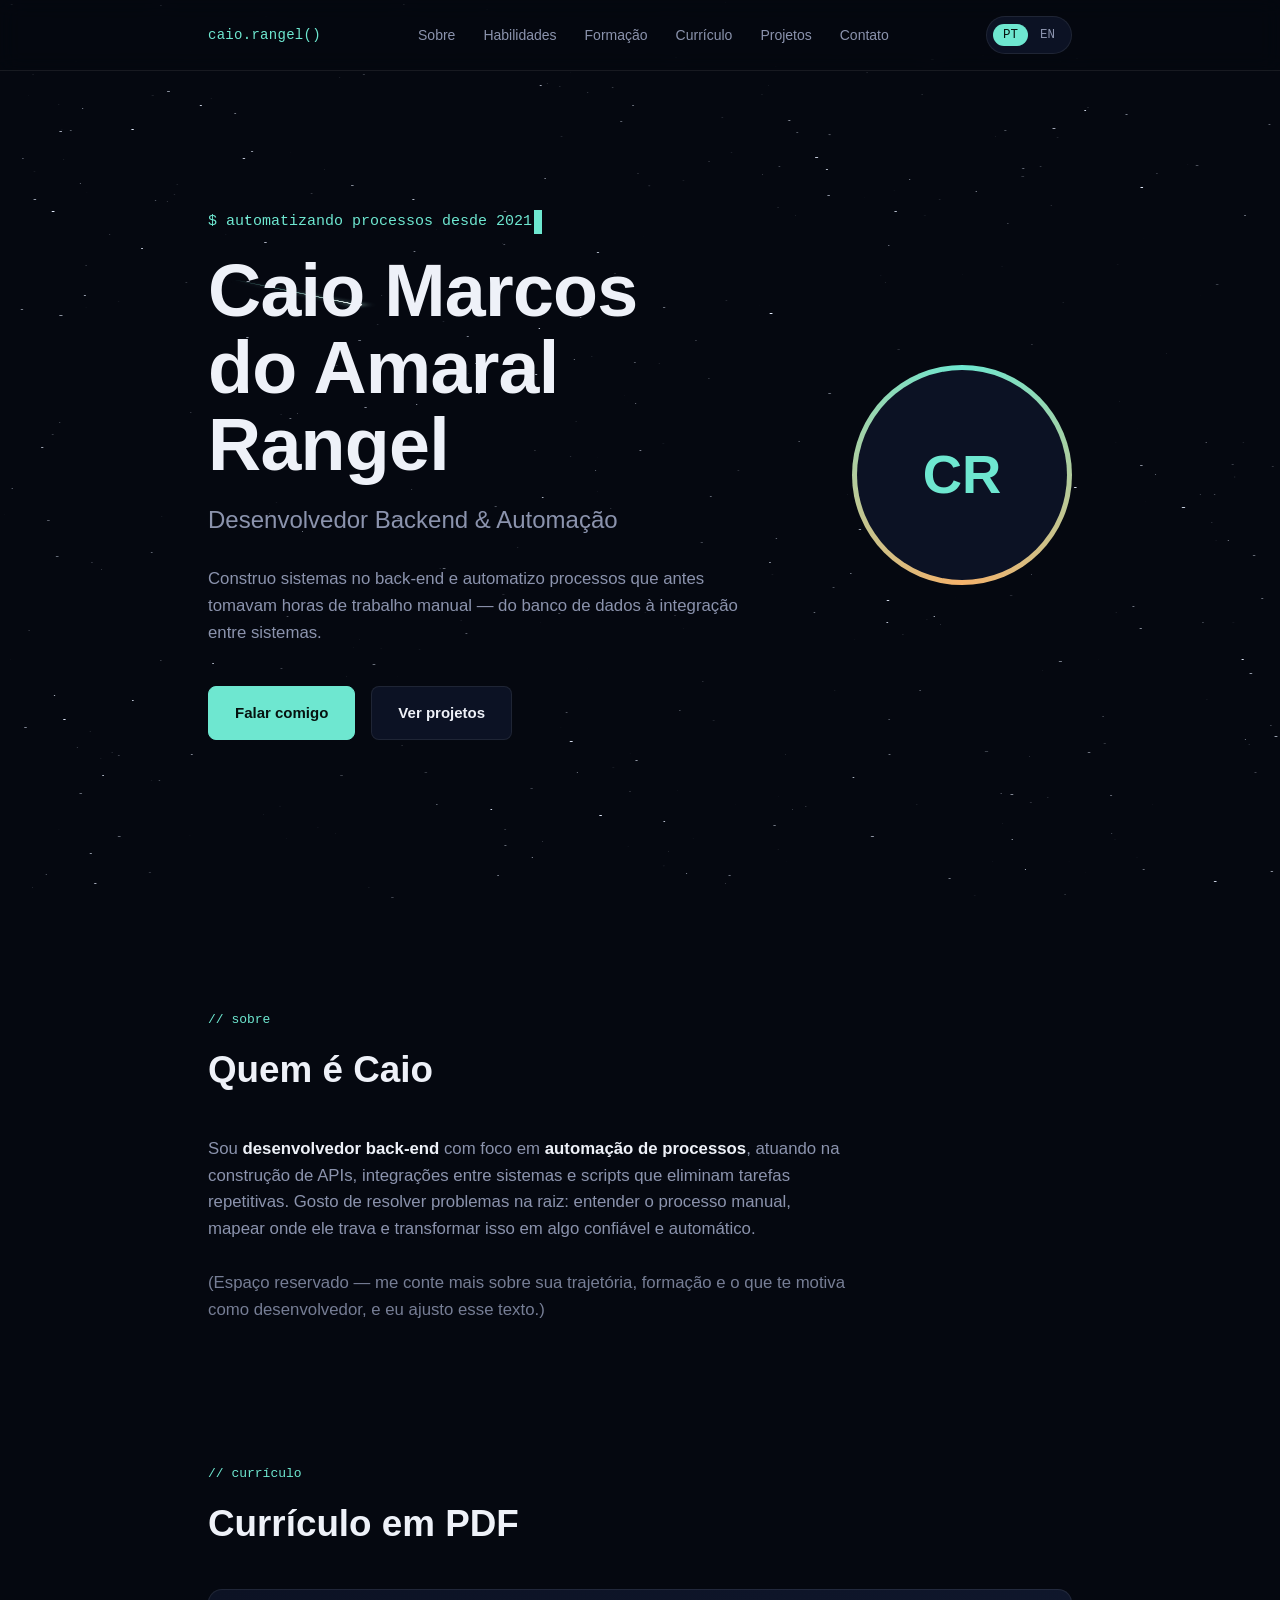
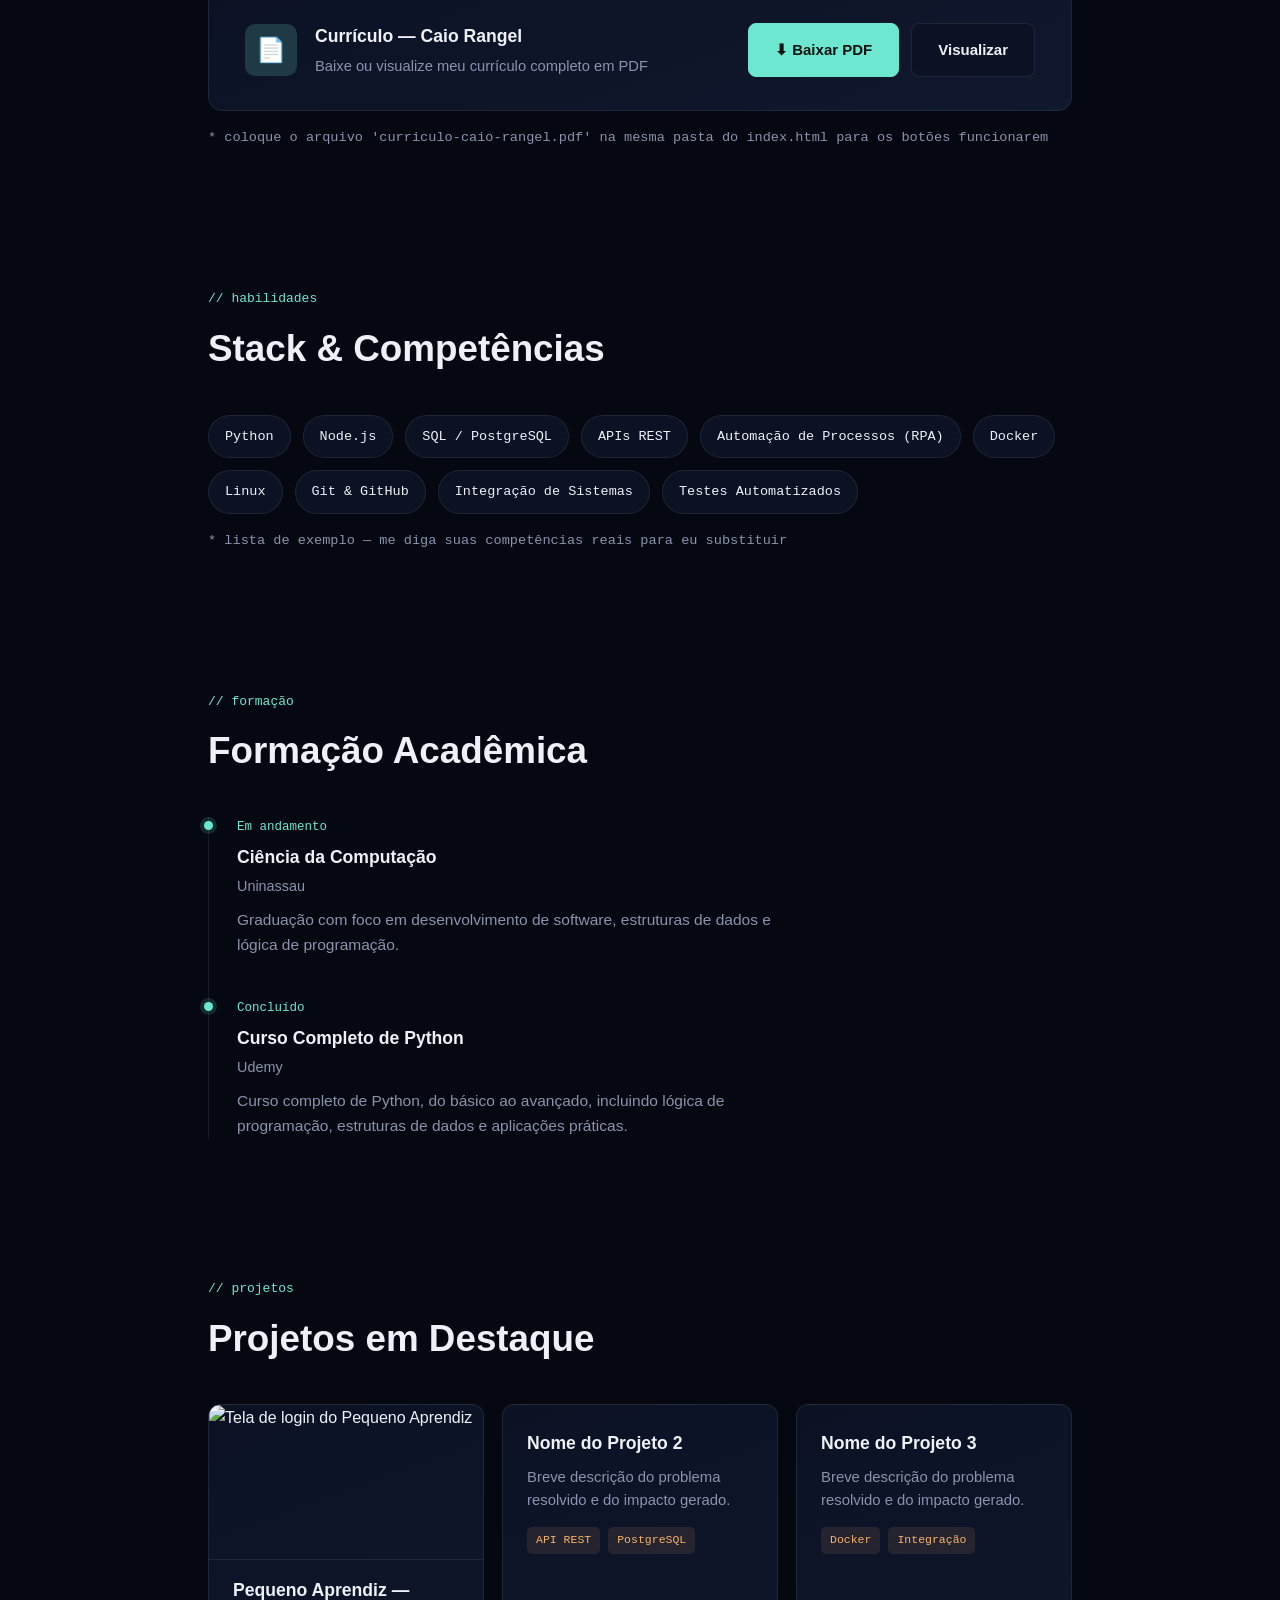
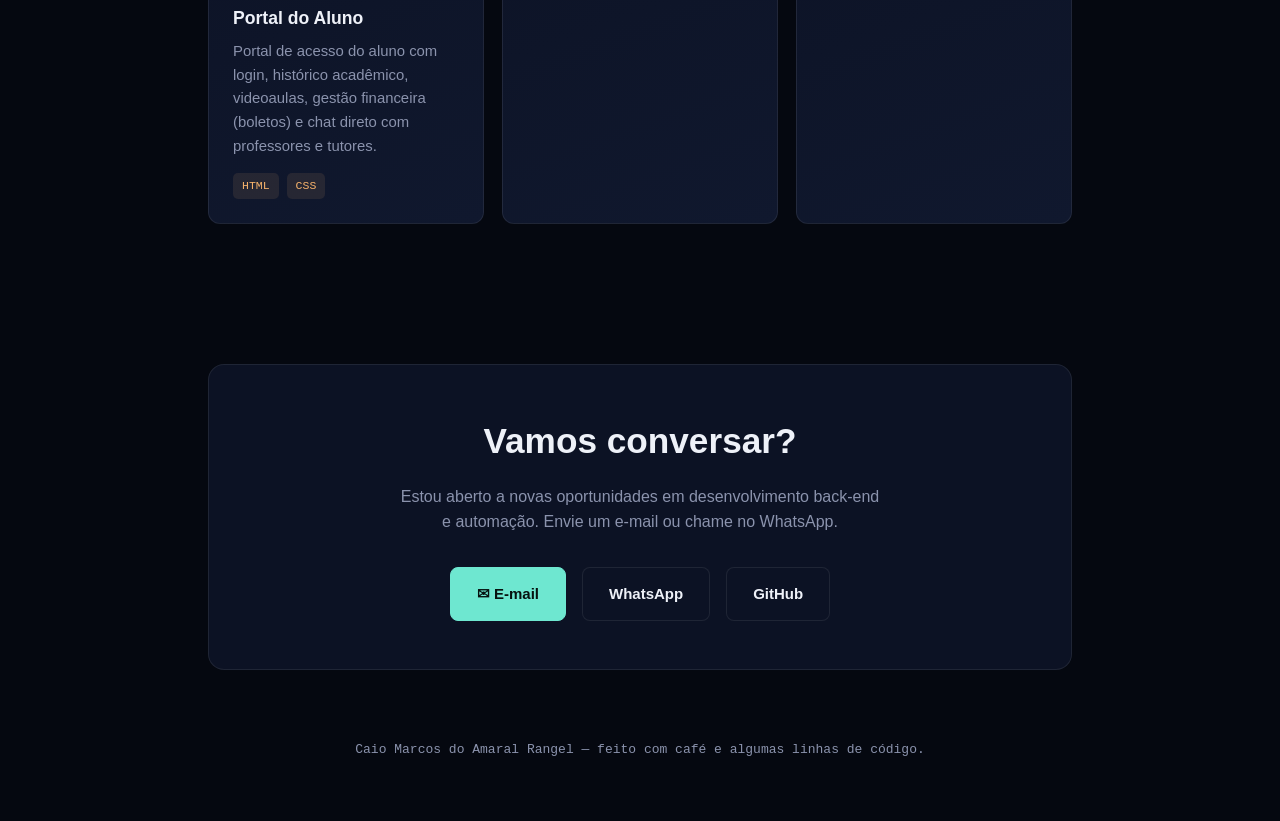
==== index.html @ 7b4ad508 "feat: adiciona portfólio do Caio Adiciona a página inicial do portfólio." ====
<!DOCTYPE html>
<!-- Documento em português do Brasil (afeta leitores de tela e o corretor do navegador) -->
<html lang="pt-BR">
<head>
<!-- Charset UTF-8: garante que acentos e caracteres especiais (ç, ã, é...) apareçam corretamente -->
<meta charset="UTF-8">
<!-- Viewport: faz o site se adaptar à largura da tela do dispositivo (essencial para celular) -->
<meta name="viewport" content="width=device-width, initial-scale=1.0">

<!--
  Content-Security-Policy (CSP): trava de onde a página pode carregar recursos.
  - default-src 'self': por padrão, só aceita recursos do próprio site
  - style-src: permite estilos inline (usados neste arquivo) e o CSS do Google Fonts
  - font-src: permite baixar os arquivos de fonte do Google
  - img-src: permite imagens do próprio site e imagens em base64 (data:)
  - script-src: permite o script inline deste arquivo
  - object-src 'none': bloqueia plugins antigos (Flash, Java applets etc.)
  - frame-ancestors 'none': impede que este site seja colocado dentro de um <iframe> de outro site (clickjacking)
  - upgrade-insecure-requests: força qualquer link http:// esquecido a virar https://
-->
<meta http-equiv="Content-Security-Policy" content="default-src 'self'; style-src 'self' 'unsafe-inline' https://fonts.googleapis.com; font-src https://fonts.gstatic.com; img-src 'self' data:; script-src 'self' 'unsafe-inline'; connect-src 'self'; object-src 'none'; frame-ancestors 'none'; base-uri 'self'; form-action 'self'; upgrade-insecure-requests;">
<!-- Referrer-Policy: quando alguém clica num link daqui para outro site, evita vazar a URL completa de origem -->
<meta name="referrer" content="strict-origin-when-cross-origin">
<!-- Permite que buscadores (Google etc.) indexem e sigam os links da página -->
<meta name="robots" content="index, follow">
<!-- Descrição usada por buscadores e ao compartilhar o link em redes sociais -->
<meta name="description" content="Portfólio de Caio Marcos do Amaral Rangel — Desenvolvedor Backend & Automação.">
<!-- Diz ao navegador que o site é de tema escuro (ajusta scrollbar, inputs nativos etc.) -->
<meta name="color-scheme" content="dark">
<!-- Cor da barra do navegador em celulares (Android/Chrome) -->
<meta name="theme-color" content="#050810">

<title>Caio Rangel — Desenvolvedor Backend &amp; Automação</title>

<!-- preconnect: avisa o navegador com antecedência que vamos falar com esses domínios do Google Fonts, acelerando o carregamento -->
<link rel="preconnect" href="https://fonts.googleapis.com">
<link rel="preconnect" href="https://fonts.gstatic.com" crossorigin>
<!-- Importa as 3 fontes usadas no site: Space Grotesk (títulos), Inter (texto) e JetBrains Mono (trechos "de código") -->
<link href="https://fonts.googleapis.com/css2?family=Space+Grotesk:wght@400;500;600;700&family=Inter:wght@400;500;600&family=JetBrains+Mono:wght@400;500&display=swap" rel="stylesheet">

<style>
  /* ======================================================
     VARIÁVEIS GLOBAIS (design tokens)
     Definidas uma vez aqui e reutilizadas em todo o CSS
     como var(--nome). Trocar uma cor aqui muda o site inteiro.
     ====================================================== */
  :root{
    --bg-void: #050810;                        /* fundo mais escuro da página (o "vácuo do espaço") */
    --bg-panel: #0c1224;                       /* fundo dos cards/painéis, um pouco mais claro */
    --bg-panel-2: #10182e;                     /* segunda cor usada em gradientes de card */
    --text-primary: #eef1f8;                   /* cor do texto principal (quase branco) */
    --text-muted: #8b93ad;                     /* cor do texto secundário/apagado */
    --accent: #6ee7d0;                         /* verde-menta: cor de destaque principal do site */
    --accent-dim: rgba(110, 231, 208, 0.18);   /* mesma cor de destaque, só que translúcida (usada em brilhos) */
    --amber: #f5b26b;                          /* laranja/âmbar: cor de destaque secundária */
    --line: rgba(255,255,255,0.08);            /* cor usada em bordas sutis */
    --font-display: 'Space Grotesk', sans-serif;  /* fonte dos títulos */
    --font-body: 'Inter', sans-serif;              /* fonte do texto corrido */
    --font-mono: 'JetBrains Mono', monospace;      /* fonte estilo "terminal", usada em detalhes técnicos */
  }

  /* Reset básico: remove margem/padding padrão do navegador e faz
     padding/border entrarem na largura total do elemento (box-sizing) */
  *{ margin:0; padding:0; box-sizing:border-box; }

  /* Faz a página rolar suavemente ao clicar em links âncora (#secao) em vez de "pular" */
  html{ scroll-behavior:smooth; }

  body{
    background: var(--bg-void);
    color: var(--text-primary);
    font-family: var(--font-body);
    line-height: 1.6;          /* espaçamento entre linhas, melhora legibilidade */
    overflow-x: hidden;        /* impede rolagem horizontal indesejada */
  }

  /* ======================================================
     FUNDO ANIMADO (canvas de estrelas)
     O <canvas id="starfield"> é desenhado via JavaScript.
     Aqui só definimos como ele se posiciona na tela.
     ====================================================== */
  #starfield{
    position: fixed;      /* fica fixo na tela mesmo rolando a página */
    top:0; left:0;
    width:100%; height:100%;
    z-index:0;             /* fica atrás de todo o conteúdo */
    pointer-events:none;   /* clique "atravessa" o canvas, não bloqueia botões */
  }

  /* ======================================================
     ESTAÇÃO ESPACIAL (imagem própria, fornecida por você)
     ====================================================== */
  .space-station{
    position: fixed;
    top: 7%;
    right: -70px;          /* metade "sai" da tela, dando efeito de canto */
    width: 260px;
    z-index: 0;
    opacity: 0.55;         /* translúcida, para não competir com o conteúdo */
    pointer-events: none;
    filter: drop-shadow(0 0 18px rgba(110,231,208,0.25)); /* brilho suave ao redor */
    animation: float 9s ease-in-out infinite; /* flutua devagar para cima e para baixo */
  }
  /* A imagem preenche a largura do container e mantém a proporção original */
  .space-station img{
    width: 100%;
    height: auto;
    display: block;
  }
  /* Em telas médias, a estação fica menor e mais discreta */
  @media (max-width: 880px){
    .space-station{ width: 170px; top: 5%; right: -50px; opacity: 0.4; }
  }
  /* Em celulares, a estação some para não atrapalhar o conteúdo */
  @media (max-width: 560px){
    .space-station{ display: none; }
  }

  /* Container central que limita a largura do conteúdo e centraliza na página */
  .wrap{
    position: relative;
    z-index: 1;          /* fica acima do canvas e da estação (z-index 0) */
    max-width: 920px;
    margin: 0 auto;
    padding: 0 28px;
  }

  /* ======================================================
     MENU DE NAVEGAÇÃO (topo fixo)
     ====================================================== */
  nav{
    position: fixed;               /* menu sempre visível, mesmo rolando */
    top:0; left:0; right:0;
    z-index: 50;                   /* fica acima de tudo */
    backdrop-filter: blur(10px);   /* desfoca o que passa atrás do menu (efeito vidro fosco) */
    background: rgba(5,8,16,0.55); /* fundo escuro semitransparente */
    border-bottom: 1px solid var(--line);
  }
  .nav-inner{
    max-width: 920px;
    margin:0 auto;
    padding: 16px 28px;
    display:flex;
    justify-content: space-between; /* logo de um lado, links do outro */
    align-items:center;
  }
  .nav-logo{
    font-family: var(--font-mono);  /* estilo "código" para o nome/logo */
    font-size: 14px;
    color: var(--accent);
    letter-spacing: 0.02em;
  }
  .nav-links{
    display:flex;
    gap: 28px;           /* espaço entre os itens do menu */
    list-style:none;      /* remove as bolinhas de lista */
  }
  .nav-links a{
    color: var(--text-muted);
    text-decoration:none;
    font-size: 14px;
    font-weight:500;
    position:relative;    /* necessário para o sublinhado animado (::after) se posicionar */
    padding-bottom: 4px;
    transition: color .25s ease;
  }
  /* Sublinhado animado: começa com largura 0 e cresce até 100% no hover */
  .nav-links a::after{
    content:'';
    position:absolute;
    left:0; bottom:0;
    width:0%;
    height:1.5px;
    background: var(--accent);
    transition: width .3s ease;
  }
  .nav-links a:hover{ color: var(--text-primary); }
  .nav-links a:hover::after{ width:100%; }

  /* Em telas pequenas, esconde os links de texto do menu (fica só o botão de idioma) */
  @media (max-width: 640px){
    .nav-links{ display:none; }
  }

  /* Botão de troca de idioma PT/EN, estilo "pílula" com duas opções */
  .lang-toggle{
    font-family: var(--font-mono);
    font-size: 12.5px;
    font-weight: 500;
    color: var(--text-muted);
    background: var(--bg-panel);
    border: 1px solid var(--line);
    border-radius: 999px;   /* valor bem alto = cantos totalmente arredondados (formato de pílula) */
    padding: 7px 6px;
    cursor: pointer;
    display: inline-flex;
    align-items: center;
    gap: 2px;
    transition: border-color .25s ease;
  }
  .lang-toggle:hover{ border-color: var(--accent); }
  .lang-toggle span{
    padding: 4px 10px;
    border-radius: 999px;
    transition: background .25s ease, color .25s ease;
  }
  /* A opção de idioma ativa (PT ou EN) fica destacada com fundo colorido */
  .lang-toggle span.active{
    background: var(--accent);
    color: #06120f;
  }

  /* ======================================================
     HERO (primeira tela, com nome, cargo e chamada para ação)
     ====================================================== */
  .hero{
    min-height: 100vh;        /* ocupa a altura inteira da tela ao carregar */
    display:flex;
    flex-direction:column;
    justify-content:center;   /* centraliza o conteúdo verticalmente */
    padding-top: 80px;        /* espaço para não ficar embaixo do menu fixo */
  }
  /* Grade com duas colunas: texto de um lado, avatar do outro */
  .hero-grid{
    display:flex;
    align-items:center;
    justify-content:space-between;
    gap: 48px;
    flex-wrap: wrap-reverse; /* em telas estreitas, empilha e coloca a imagem por cima do texto */
  }
  .hero-text{
    flex: 1 1 380px;   /* cresce/encolhe, mas tenta manter pelo menos 380px */
    min-width: 280px;
  }
  .hero-visual{
    display:flex;
    justify-content:center;
    flex: 0 0 auto;    /* não cresce nem encolhe, mantém o tamanho do conteúdo (avatar) */
  }

  /* Container que flutua suavemente para cima e para baixo (efeito "levitando") */
  .avatar-wrap{
    animation: float 4.5s ease-in-out infinite;
  }
  @keyframes float{
    0%, 100%{ transform: translateY(0); }     /* posição normal */
    50%{ transform: translateY(-14px); }      /* sobe 14px no meio da animação */
  }

  /* Anel externo do avatar: um círculo com gradiente cônico (colorido) que gira sem parar */
  .avatar-ring{
    width: 220px;
    height: 220px;
    border-radius: 50%;                        /* deixa o elemento perfeitamente redondo */
    padding: 5px;                               /* essa "grossura" é o que forma o anel visível */
    background: conic-gradient(from 0deg, var(--accent), var(--amber), var(--accent));
    animation: rotate-ring 8s linear infinite;  /* gira 360° a cada 8 segundos, sem pausas (linear) */
  }
  @keyframes rotate-ring{
    to{ transform: rotate(360deg); }
  }
  /* Círculo interno (fundo sólido) que "tapa" o meio do anel, sobrando só a borda colorida */
  .avatar-inner{
    width:100%;
    height:100%;
    border-radius: 50%;
    background: var(--bg-panel);
    display:flex;
    align-items:center;
    justify-content:center;
    overflow:hidden;    /* garante que a foto (quando adicionada) não vaze do círculo */
  }
  /* Texto "CR" mostrado enquanto não há foto de perfil */
  .avatar-placeholder{
    font-family: var(--font-display);
    font-weight: 700;
    font-size: 3.4rem;
    color: var(--accent);
  }
  /* Caso uma <img> seja colocada dentro do avatar, ela preenche o círculo sem distorcer */
  .avatar-inner img{
    width:100%;
    height:100%;
    object-fit: cover;
  }

  /* Linha estilo "terminal" digitada via JavaScript (ex: "$ automatizando processos...") */
  .hero-eyebrow{
    font-family: var(--font-mono);
    color: var(--accent);
    font-size: 15px;
    margin-bottom: 18px;
    min-height: 22px;   /* evita a página "pular" enquanto o texto ainda está sendo digitado */
  }
  /* Cursor piscante ao lado do texto digitado, imitando um terminal de verdade */
  .hero-eyebrow .cursor{
    display:inline-block;
    width: 8px;
    background: var(--accent);
    margin-left: 2px;
    animation: blink 1s steps(1) infinite; /* alterna visível/invisível a cada 0.5s */
  }
  @keyframes blink{ 50%{ opacity:0; } }

  h1.hero-name{
    font-family: var(--font-display);
    font-weight: 700;
    font-size: clamp(2.6rem, 7vw, 4.6rem); /* tamanho responsivo: nunca menor que 2.6rem nem maior que 4.6rem */
    line-height: 1.05;
    letter-spacing: -0.01em;  /* aproxima levemente as letras, dando aspecto mais "compacto" ao título */
    margin-bottom: 18px;
  }

  .hero-role{
    font-family: var(--font-display);
    font-weight: 500;
    font-size: clamp(1.1rem, 2.4vw, 1.5rem);
    color: var(--text-muted);
    margin-bottom: 26px;
  }

  .hero-pitch{
    max-width: 560px;   /* limita a largura do parágrafo para facilitar a leitura */
    color: var(--text-muted);
    font-size: 1.05rem;
    margin-bottom: 40px;
  }

  .cta-row{
    display:flex;
    gap: 16px;
    flex-wrap: wrap;   /* em telas estreitas, os botões quebram para a linha de baixo */
  }

  /* ======================================================
     BOTÕES (usados no site inteiro: nav, hero, contato...)
     ====================================================== */
  .btn{
    position: relative;      /* base para os pseudo-elementos ::before e ::after abaixo */
    font-family: var(--font-body);
    font-weight: 600;
    font-size: 15px;
    padding: 14px 26px;
    border-radius: 8px;
    cursor: pointer;
    border: 1px solid var(--line);
    background: var(--bg-panel);
    color: var(--text-primary);
    text-decoration: none;
    display:inline-flex;
    align-items:center;
    gap:10px;
    overflow: hidden;        /* esconde o brilho/ripple que passar da borda do botão */
    isolation: isolate;      /* cria um novo contexto de empilhamento, evitando conflito de z-index */
    transition: transform .25s ease, border-color .25s ease, box-shadow .25s ease;
  }
  /* Brilho radial que segue o mouse dentro do botão (posição definida via JS em --mx/--my) */
  .btn::before{
    content:'';
    position:absolute;
    inset:0;                 /* ocupa 100% do botão (top/right/bottom/left = 0) */
    z-index:-1;               /* fica atrás do texto do botão */
    background: radial-gradient(160px circle at var(--mx,50%) var(--my,50%), var(--accent-dim), transparent 70%);
    opacity:0;                /* só aparece no hover */
    transition: opacity .3s ease;
  }
  .btn:hover{
    transform: translateY(-2px);         /* sobe levemente ao passar o mouse */
    border-color: var(--accent);
    box-shadow: 0 8px 24px -8px rgba(110,231,208,0.35);
  }
  .btn:hover::before{ opacity:1; }
  .btn:active{ transform: translateY(0px) scale(0.98); } /* efeito de "afundar" ao clicar */

  /* Faixa de brilho ("shine") que desliza pelo botão da esquerda pra direita no hover */
  .btn::after{
    content:'';
    position:absolute;
    top:0; left:-75%;    /* começa fora da view, à esquerda do botão */
    width:45%; height:100%;
    background: linear-gradient(120deg, transparent, rgba(255,255,255,0.28), transparent);
    transform: skewX(-20deg);   /* inclina a faixa, dando efeito de "reflexo de luz" */
    transition: left .6s ease;
    pointer-events:none;
  }
  .btn:hover::after{ left:130%; }  /* desliza até sair do lado direito do botão */

  /* Pulsação (glow que cresce e desaparece) usada nos botões principais */
  @keyframes btn-pulse{
    0%, 100%{ box-shadow: 0 0 0 0 rgba(110,231,208,0.45); }  /* anel de luz "nasce" colado no botão */
    50%{ box-shadow: 0 0 0 9px rgba(110,231,208,0); }         /* anel de luz cresce e desaparece (fica transparente) */
  }

  /* Botão "primário" (destaque em verde-menta, com pulsação contínua) */
  .btn.primary{
    background: var(--accent);
    color: #06120f;          /* texto escuro para contrastar com o fundo claro do botão */
    border-color: var(--accent);
    animation: btn-pulse 2.6s ease-in-out infinite;
  }
  .btn.primary:hover{
    box-shadow: 0 10px 30px -8px rgba(110,231,208,0.55);
    animation-play-state: paused;  /* pausa a pulsação enquanto o mouse está em cima */
  }

  /* Círculo de "onda" (ripple) criado via JS a cada clique, imitando o efeito Material Design */
  .ripple{
    position:absolute;
    border-radius:50%;
    background: rgba(255,255,255,0.5);
    transform: scale(0);               /* começa "invisível" (tamanho zero) */
    animation: ripple-anim .6s ease-out;  /* cresce e desaparece em 0.6s */
    pointer-events:none;
  }
  @keyframes ripple-anim{
    to{ transform: scale(3); opacity:0; }  /* termina 3x maior e totalmente transparente */
  }

  /* ======================================================
     SEÇÕES (estrutura repetida: Sobre, Habilidades, etc.)
     ====================================================== */
  section{
    padding: 110px 0 30px;   /* espaço grande no topo, para não ficar colado no menu/seção anterior */
  }
  /* Pequena etiqueta tipo "// sobre", estilo comentário de código */
  .section-label{
    font-family: var(--font-mono);
    color: var(--accent);
    font-size: 13px;
    margin-bottom: 10px;
  }
  h2.section-title{
    font-family: var(--font-display);
    font-weight: 600;
    font-size: clamp(1.7rem, 4vw, 2.3rem);
    margin-bottom: 36px;
  }

  /* Classe usada para o efeito de "aparecer ao rolar a página" (fade + subida leve) */
  .reveal{
    opacity: 0;                                  /* começa invisível */
    transform: translateY(18px);                  /* começa 18px abaixo da posição final */
    transition: opacity .7s ease, transform .7s ease;
  }
  /* Quando o JS detecta que o elemento entrou na tela, adiciona esta classe */
  .reveal.visible{
    opacity: 1;
    transform: translateY(0);
  }

  /* SOBRE */
  .about-text{
    max-width: 640px;
    color: var(--text-muted);
    font-size: 1.05rem;
  }
  .about-text strong{ color: var(--text-primary); font-weight: 600; } /* destaca palavras-chave dentro do texto */

  /* HABILIDADES */
  .skills-grid{
    display:flex;
    flex-wrap:wrap;   /* as "pílulas" de habilidade quebram linha automaticamente */
    gap: 12px;
  }
  .skill-chip{
    font-family: var(--font-mono);   /* fonte "de código", combina com o tema técnico */
    font-size: 13.5px;
    padding: 10px 16px;
    border: 1px solid var(--line);
    border-radius: 999px;             /* formato de pílula */
    background: var(--bg-panel);
    color: var(--text-primary);
    transition: border-color .25s ease, transform .25s ease, box-shadow .25s ease;
  }
  .skill-chip:hover{
    border-color: var(--accent);
    transform: translateY(-3px);     /* efeito de "levantar" a pílula no hover */
    box-shadow: 0 6px 18px -6px rgba(110,231,208,0.4);
    color: var(--accent);
  }

  /* EXPERIÊNCIA (linha do tempo vertical) */
  .timeline{
    position:relative;
    padding-left: 28px;
    border-left: 1px solid var(--line);   /* a "linha" vertical da timeline */
  }
  .timeline-item{
    position:relative;
    margin-bottom: 40px;
  }
  .timeline-item:last-child{ margin-bottom:0; }  /* remove espaço extra do último item */
  /* Bolinha colorida que marca cada item na linha do tempo */
  .timeline-item::before{
    content:'';
    position:absolute;
    left: -33px;      /* posiciona a bolinha em cima da linha vertical */
    top: 4px;
    width: 9px;
    height: 9px;
    border-radius:50%;
    background: var(--accent);
    box-shadow: 0 0 0 4px rgba(110,231,208,0.15); /* auréola sutil ao redor da bolinha */
  }
  .timeline-period{
    font-family: var(--font-mono);
    color: var(--accent);
    font-size: 12.5px;
    margin-bottom: 6px;
  }
  .timeline-role{
    font-family: var(--font-display);
    font-weight: 600;
    font-size: 1.1rem;
    margin-bottom: 4px;
  }
  .timeline-org{
    color: var(--text-muted);
    font-size: 0.9rem;
    margin-bottom: 10px;
  }
  .timeline-desc{
    color: var(--text-muted);
    font-size: 0.97rem;
    max-width: 560px;
  }

  /* CURRÍCULO (card de download/visualização do PDF) */
  .resume-card{
    display:flex;
    align-items:center;
    justify-content:space-between;
    gap: 24px;
    flex-wrap: wrap;    /* em telas estreitas, os botões descem para uma nova linha */
    background: linear-gradient(160deg, var(--bg-panel), var(--bg-panel-2));
    border: 1px solid var(--line);
    border-radius: 14px;
    padding: 32px 36px;
    transition: border-color .3s ease, box-shadow .3s ease;
  }
  .resume-card:hover{
    border-color: var(--accent);
    box-shadow: 0 12px 30px -12px rgba(110,231,208,0.3);
  }
  .resume-icon{
    width: 52px;
    height: 52px;
    flex-shrink: 0;    /* impede que o ícone encolha se faltar espaço */
    border-radius: 10px;
    background: var(--accent-dim);
    display:flex;
    align-items:center;
    justify-content:center;
    font-size: 24px;
  }
  .resume-info{
    flex: 1;
    min-width: 220px;
    display:flex;
    align-items:center;
    gap: 18px;
  }
  .resume-text-title{
    font-family: var(--font-display);
    font-weight: 600;
    font-size: 1.1rem;
    margin-bottom: 4px;
  }
  .resume-text-sub{
    color: var(--text-muted);
    font-size: 0.92rem;
  }
  .resume-actions{
    display:flex;
    gap: 12px;
    flex-wrap: wrap;
  }

  /* PROJETOS */
  .projects-grid{
    display:grid;
    /* cria colunas automáticas de no mínimo 260px; quantas couberem na tela */
    grid-template-columns: repeat(auto-fit, minmax(260px, 1fr));
    gap: 18px;
  }
  .project-card{
    background: linear-gradient(160deg, var(--bg-panel), var(--bg-panel-2));
    border: 1px solid var(--line);
    border-radius: 12px;
    padding: 24px;
    overflow: hidden;    /* garante que a imagem de prévia não vaze dos cantos arredondados */
    transition: transform .3s ease, border-color .3s ease, box-shadow .3s ease;
  }
  /* Miniatura/screenshot do projeto, no topo do card (largura total, cantos "colados" na borda do card) */
  .project-thumb{
    display:block;
    width: calc(100% + 48px);   /* compensa o padding do .project-card (24px de cada lado) */
    margin: -24px -24px 16px -24px;
    aspect-ratio: 16 / 9;
    object-fit: cover;          /* preenche o espaço sem distorcer a imagem */
    border-bottom: 1px solid var(--line);
  }
  .project-card:hover{
    transform: translateY(-4px);   /* card "levanta" no hover */
    border-color: var(--accent);
    box-shadow: 0 12px 30px -10px rgba(110,231,208,0.3);
  }
  .project-title{
    font-family: var(--font-display);
    font-weight: 600;
    font-size: 1.1rem;
    margin-bottom: 8px;
    color: var(--text-primary);
  }
  .project-desc{
    color: var(--text-muted);
    font-size: 0.93rem;
    margin-bottom: 14px;
  }
  .project-tags{
    display:flex;
    gap:8px;
    flex-wrap:wrap;
  }
  .project-tag{
    font-family: var(--font-mono);
    font-size: 11.5px;
    color: var(--amber);
    background: rgba(245,178,107,0.1);
    padding: 4px 9px;
    border-radius: 5px;
  }

  /* CONTATO */
  .contact-box{
    background: var(--bg-panel);
    border: 1px solid var(--line);
    border-radius: 16px;
    padding: 48px;
    text-align:center;
  }
  .contact-title{
    font-family: var(--font-display);
    font-weight: 700;
    font-size: clamp(1.6rem, 4vw, 2.2rem);
    margin-bottom: 14px;
  }
  .contact-sub{
    color: var(--text-muted);
    margin-bottom: 32px;
    max-width: 480px;
    margin-left:auto; margin-right:auto;   /* centraliza o parágrafo dentro do card */
  }
  .contact-buttons{
    display:flex;
    justify-content:center;
    gap: 16px;
    flex-wrap: wrap;
  }

  footer{
    text-align:center;
    padding: 40px 0 60px;
    color: var(--text-muted);
    font-size: 13px;
    font-family: var(--font-mono);
  }

  /* Respeita quem configurou "reduzir movimento" no sistema operacional:
     desliga (quase) todas as animações e transições do site */
  @media (prefers-reduced-motion: reduce){
    *{ animation: none !important; transition: none !important; }
    html{ scroll-behavior:auto; }
  }
</style>
</head>
<body>

<!-- Canvas onde o JavaScript desenha as estrelas e estrelas cadentes do fundo -->
<canvas id="starfield"></canvas>

<!--
  Estação espacial: troque "estacao-espacial.png" pelo nome real do arquivo
  de imagem que você for adicionar na mesma pasta do index.html.
  Formatos aceitos: .png (recomendado, se a imagem tiver fundo transparente),
  .webp ou .jpg. O CSS abaixo (.space-station) já cuida do tamanho, posição,
  brilho e da flutuação suave da imagem.
-->
<div class="space-station" aria-hidden="true">
  <img src="estacao-espacial.png" alt="">
</div>

<!-- ======================================================
     MENU DE NAVEGAÇÃO
     ====================================================== -->
<nav>
  <div class="nav-inner">
    <span class="nav-logo">caio.rangel()</span>

    <!--
      Cada link tem data-pt e data-en: são os textos em português e inglês.
      O JavaScript lê esses atributos para trocar o conteúdo quando o botão
      de idioma é clicado, sem precisar recarregar a página.
    -->
    <ul class="nav-links">
      <li><a href="#sobre" data-pt="Sobre" data-en="About">Sobre</a></li>
      <li><a href="#habilidades" data-pt="Habilidades" data-en="Skills">Habilidades</a></li>
      <li><a href="#formacao" data-pt="Formação" data-en="Education">Formação</a></li>
      <li><a href="#curriculo" data-pt="Currículo" data-en="Resume">Currículo</a></li>
      <li><a href="#projetos" data-pt="Projetos" data-en="Projects">Projetos</a></li>
      <li><a href="#contato" data-pt="Contato" data-en="Contact">Contato</a></li>
    </ul>

    <!-- Botão de idioma: ao clicar, o JS alterna entre "pt" e "en" (função applyLang) -->
    <button class="lang-toggle" id="langToggle" aria-label="Trocar idioma / Switch language">
      <span class="active" data-lang="pt">PT</span><span data-lang="en">EN</span>
    </button>
  </div>
</nav>

<!-- Container principal: tudo que é conteúdo "de verdade" da página fica aqui dentro -->
<main class="wrap">

  <!-- ======================================================
       HERO — primeira tela: nome, cargo, foto e botões de ação
       ====================================================== -->
  <section class="hero">
    <div class="hero-grid">
      <div class="hero-text">
        <!-- Linha "de terminal" digitada aos poucos pelo JS (função typeLine) -->
        <div class="hero-eyebrow"><span id="typed"></span><span class="cursor">&nbsp;</span></div>

        <h1 class="hero-name">Caio Marcos<br>do Amaral Rangel</h1>

        <p class="hero-role" data-pt="Desenvolvedor Backend &amp; Automação" data-en="Backend Developer &amp; Automation">Desenvolvedor Backend &amp; Automação</p>

        <p class="hero-pitch" data-pt="Construo sistemas no back-end e automatizo processos que antes tomavam horas de trabalho manual — do banco de dados à integração entre sistemas." data-en="I build back-end systems and automate processes that used to take hours of manual work — from databases to system integration.">
          Construo sistemas no back-end e automatizo processos que antes tomavam
          horas de trabalho manual — do banco de dados à integração entre sistemas.
        </p>

        <div class="cta-row">
          <!-- Botão "primary" leva até a seção de contato -->
          <a href="#contato" class="btn primary" data-pt="Falar comigo" data-en="Get in touch">Falar comigo</a>
          <a href="#projetos" class="btn" data-pt="Ver projetos" data-en="View projects">Ver projetos</a>
        </div>
      </div>

      <!-- Avatar circular com anel animado -->
      <div class="hero-visual">
        <div class="avatar-wrap">
          <div class="avatar-ring">
            <div class="avatar-inner">
              <!--
                PLACEHOLDER: quando você tiver uma foto sua, envie aqui no chat
                e troque a linha abaixo por, por exemplo:
                <img src="foto-caio.jpg" alt="Caio Marcos do Amaral Rangel">
              -->
              <span class="avatar-placeholder">CR</span>
            </div>
          </div>
        </div>
      </div>
    </div>
  </section>

  <!-- ======================================================
       SOBRE
       ====================================================== -->
  <section id="sobre">
    <div class="section-label" data-pt="// sobre" data-en="// about">// sobre</div>
    <h2 class="section-title reveal" data-pt="Quem é Caio" data-en="About Caio">Quem é Caio</h2>

    <!--
      Este parágrafo usa data-pt-html/data-en-html (em vez de data-pt/data-en)
      porque o texto contém tags HTML dentro dele (<strong>, <br>, <em>).
      O JS troca o innerHTML inteiro nesse caso, e não só o texto simples.
    -->
    <p class="about-text reveal" id="aboutText"
      data-pt-html='Sou <strong>desenvolvedor back-end</strong> com foco em <strong>automação de processos</strong>, atuando na construção de APIs, integrações entre sistemas e scripts que eliminam tarefas repetitivas. Gosto de resolver problemas na raiz: entender o processo manual, mapear onde ele trava e transformar isso em algo confiável e automático.<br><br><em style="color:var(--text-muted); font-style:normal; opacity:0.85;">(Espaço reservado — me conte mais sobre sua trajetória, formação e o que te motiva como desenvolvedor, e eu ajusto esse texto.)</em>'
      data-en-html='I am a <strong>back-end developer</strong> focused on <strong>process automation</strong>, building APIs, system integrations and scripts that eliminate repetitive tasks. I like solving problems at the root: understanding the manual process, finding where it breaks down, and turning it into something reliable and automatic.<br><br><em style="color:var(--text-muted); font-style:normal; opacity:0.85;">(Placeholder — tell me more about your background, education and what motivates you as a developer, and I will adjust this text.)</em>'>
      Sou <strong>desenvolvedor back-end</strong> com foco em <strong>automação de processos</strong>,
      atuando na construção de APIs, integrações entre sistemas e scripts que eliminam
      tarefas repetitivas. Gosto de resolver problemas na raiz: entender o processo manual,
      mapear onde ele trava e transformar isso em algo confiável e automático.
      <br><br>
      <em style="color:var(--text-muted); font-style:normal; opacity:0.85;">
      (Espaço reservado — me conte mais sobre sua trajetória, formação e o que te motiva
      como desenvolvedor, e eu ajusto esse texto.)
      </em>
    </p>
  </section>

  <!-- ======================================================
       CURRÍCULO EM PDF
       ====================================================== -->
  <section id="curriculo">
    <div class="section-label" data-pt="// currículo" data-en="// resume">// currículo</div>
    <h2 class="section-title reveal" data-pt="Currículo em PDF" data-en="Resume (PDF)">Currículo em PDF</h2>
    <div class="resume-card reveal">
      <div class="resume-info">
        <div class="resume-icon">📄</div>
        <div>
          <div class="resume-text-title" data-pt="Currículo — Caio Rangel" data-en="Resume — Caio Rangel">Currículo — Caio Rangel</div>
          <div class="resume-text-sub" data-pt="Baixe ou visualize meu currículo completo em PDF" data-en="Download or view my full resume in PDF">Baixe ou visualize meu currículo completo em PDF</div>
        </div>
      </div>
      <div class="resume-actions">
        <!-- O atributo "download" sugere ao navegador baixar o arquivo em vez de tentar abri-lo -->
        <a href="curriculo-caio-rangel.pdf" download class="btn primary" data-pt="⬇ Baixar PDF" data-en="⬇ Download PDF">⬇ Baixar PDF</a>
        <!-- target="_blank" abre em nova aba; rel="noopener noreferrer" é uma proteção de segurança
             que impede a página aberta de manipular esta aba original -->
        <a href="curriculo-caio-rangel.pdf" target="_blank" rel="noopener noreferrer" class="btn" data-pt="Visualizar" data-en="View">Visualizar</a>
      </div>
    </div>
    <p style="margin-top:16px; color:var(--text-muted); font-size:0.85rem; font-family: var(--font-mono);"
      data-pt="* coloque o arquivo 'curriculo-caio-rangel.pdf' na mesma pasta do index.html para os botões funcionarem"
      data-en="* place the file 'curriculo-caio-rangel.pdf' in the same folder as index.html for the buttons to work">
      * coloque o arquivo 'curriculo-caio-rangel.pdf' na mesma pasta do index.html para os botões funcionarem
    </p>
  </section>

  <!-- ======================================================
       HABILIDADES (lista de "pílulas" com o stack técnico)
       ====================================================== -->
  <section id="habilidades">
    <div class="section-label" data-pt="// habilidades" data-en="// skills">// habilidades</div>
    <h2 class="section-title reveal" data-pt="Stack &amp; Competências" data-en="Stack &amp; Skills">Stack &amp; Competências</h2>
    <div class="skills-grid reveal">
      <!-- Nomes de tecnologias (Python, Docker etc.) não são traduzidos, por isso não têm data-pt/data-en -->
      <span class="skill-chip">Python</span>
      <span class="skill-chip">Node.js</span>
      <span class="skill-chip">SQL / PostgreSQL</span>
      <span class="skill-chip" data-pt="APIs REST" data-en="REST APIs">APIs REST</span>
      <span class="skill-chip" data-pt="Automação de Processos (RPA)" data-en="Process Automation (RPA)">Automação de Processos (RPA)</span>
      <span class="skill-chip">Docker</span>
      <span class="skill-chip">Linux</span>
      <span class="skill-chip">Git &amp; GitHub</span>
      <span class="skill-chip" data-pt="Integração de Sistemas" data-en="System Integration">Integração de Sistemas</span>
      <span class="skill-chip" data-pt="Testes Automatizados" data-en="Automated Testing">Testes Automatizados</span>
    </div>
    <p style="margin-top:16px; color:var(--text-muted); font-size:0.85rem; font-family: var(--font-mono);"
      data-pt="* lista de exemplo — me diga suas competências reais para eu substituir"
      data-en="* example list — tell me your real skills so I can replace it">
      * lista de exemplo — me diga suas competências reais para eu substituir
    </p>
  </section>

  <!-- ======================================================
       FORMAÇÃO ACADÊMICA (linha do tempo)
       ====================================================== -->
  <section id="formacao">
    <div class="section-label" data-pt="// formação" data-en="// education">// formação</div>
    <h2 class="section-title reveal" data-pt="Formação Acadêmica" data-en="Education">Formação Acadêmica</h2>
    <div class="timeline reveal">
      <!-- Cada .timeline-item é um curso/período. A bolinha na linha vertical é feita em CSS (::before) -->
      <div class="timeline-item">
        <div class="timeline-period" data-pt="Em andamento" data-en="In progress">Em andamento</div>
        <div class="timeline-role" data-pt="Ciência da Computação" data-en="Computer Science">Ciência da Computação</div>
        <div class="timeline-org">Uninassau</div>
        <div class="timeline-desc" data-pt="Graduação com foco em desenvolvimento de software, estruturas de dados e lógica de programação." data-en="Degree focused on software development, data structures and programming logic.">
          Graduação com foco em desenvolvimento de software, estruturas de dados e lógica de programação.
        </div>
      </div>
      <div class="timeline-item">
        <div class="timeline-period" data-pt="Concluído" data-en="Completed">Concluído</div>
        <div class="timeline-role" data-pt="Curso Completo de Python" data-en="Complete Python Course">Curso Completo de Python</div>
        <div class="timeline-org">Udemy</div>
        <div class="timeline-desc" data-pt="Curso completo de Python, do básico ao avançado, incluindo lógica de programação, estruturas de dados e aplicações práticas." data-en="Complete Python course, from basics to advanced, including programming logic, data structures and practical applications.">
          Curso completo de Python, do básico ao avançado, incluindo lógica de programação, estruturas de dados e aplicações práticas.
        </div>
      </div>
    </div>
  </section>

  <!-- ======================================================
       PROJETOS EM DESTAQUE
       ====================================================== -->
  <section id="projetos">
    <div class="section-label" data-pt="// projetos" data-en="// projects">// projetos</div>
    <h2 class="section-title reveal" data-pt="Projetos em Destaque" data-en="Featured Projects">Projetos em Destaque</h2>
    <div class="projects-grid reveal">
      <!-- Cada .project-card é um projeto. As "project-tag" são as tecnologias usadas nele -->
      <div class="project-card">
        <!-- Screenshot real do projeto, enviado por você -->
        <img src="projeto-pequeno-aprendiz.png" alt="Tela de login do Pequeno Aprendiz" class="project-thumb">
        <div class="project-title" data-pt="Pequeno Aprendiz — Portal do Aluno" data-en="Pequeno Aprendiz — Student Portal">Pequeno Aprendiz — Portal do Aluno</div>
        <div class="project-desc" data-pt="Portal de acesso do aluno com login, histórico acadêmico, videoaulas, gestão financeira (boletos) e chat direto com professores e tutores." data-en="Student access portal with login, academic history, video lessons, financial management (invoices) and direct chat with teachers and tutors.">Portal de acesso do aluno com login, histórico acadêmico, videoaulas, gestão financeira (boletos) e chat direto com professores e tutores.</div>
        <div class="project-tags">
          <span class="project-tag">HTML</span>
          <span class="project-tag">CSS</span>
        </div>
      </div>
      <div class="project-card">
        <div class="project-title" data-pt="Nome do Projeto 2" data-en="Project Name 2">Nome do Projeto 2</div>
        <div class="project-desc" data-pt="Breve descrição do problema resolvido e do impacto gerado." data-en="Brief description of the problem solved and the impact generated.">Breve descrição do problema resolvido e do impacto gerado.</div>
        <div class="project-tags">
          <span class="project-tag">API REST</span>
          <span class="project-tag">PostgreSQL</span>
        </div>
      </div>
      <div class="project-card">
        <div class="project-title" data-pt="Nome do Projeto 3" data-en="Project Name 3">Nome do Projeto 3</div>
        <div class="project-desc" data-pt="Breve descrição do problema resolvido e do impacto gerado." data-en="Brief description of the problem solved and the impact generated.">Breve descrição do problema resolvido e do impacto gerado.</div>
        <div class="project-tags">
          <span class="project-tag">Docker</span>
          <span class="project-tag" data-pt="Integração" data-en="Integration">Integração</span>
        </div>
      </div>
    </div>
  </section>

  <!-- ======================================================
       CONTATO
       ====================================================== -->
  <section id="contato">
    <div class="contact-box reveal">
      <div class="contact-title" data-pt="Vamos conversar?" data-en="Let's talk?">Vamos conversar?</div>
      <p class="contact-sub" data-pt="Estou aberto a novas oportunidades em desenvolvimento back-end e automação. Envie um e-mail ou chame no WhatsApp." data-en="I'm open to new opportunities in back-end development and automation. Send an email or message me on WhatsApp.">
        Estou aberto a novas oportunidades em desenvolvimento back-end e automação.
        Envie um e-mail ou chame no WhatsApp.
      </p>
      <div class="contact-buttons">
        <!-- mailto: abre o programa de e-mail padrão do visitante, já preenchido com seu endereço -->
        <a href="mailto:caiomarangel@gmail.com" class="btn primary" data-pt="✉ E-mail" data-en="✉ Email">✉ E-mail</a>
        <!-- wa.me: link oficial do WhatsApp que abre uma conversa direto com o número informado -->
        <a href="https://wa.me/5521983206771" target="_blank" rel="noopener noreferrer" class="btn">WhatsApp</a>
        <a href="https://github.com/CaioArc" target="_blank" rel="noopener noreferrer" class="btn">GitHub</a>
      </div>
    </div>
  </section>

  <footer data-pt="Caio Marcos do Amaral Rangel — feito com café e algumas linhas de código." data-en="Caio Marcos do Amaral Rangel — made with coffee and a few lines of code.">
    Caio Marcos do Amaral Rangel — feito com café e algumas linhas de código.
  </footer>

</main>

<script>
'use strict';
// 'use strict' ativa o "modo estrito" do JavaScript: erros que normalmente
// seriam ignorados silenciosamente (como criar uma variável sem declarar)
// passam a gerar erro de verdade, ajudando a pegar bugs mais cedo.

// Tudo é colocado dentro desta função autoexecutável (IIFE = Immediately
// Invoked Function Expression). Isso evita que as variáveis/funções daqui
// "vazem" para o escopo global do navegador e entrem em conflito com
// outros scripts que você venha a adicionar no futuro.
(function(){

  // ============================================================
  // 1) FUNDO ANIMADO — CAMPO DE ESTRELAS
  // ============================================================

  // Pega a tag <canvas id="starfield"> do HTML
  const canvas = document.getElementById('starfield');
  // Se por algum motivo o canvas não existir na página, encerra o script
  // aqui mesmo, evitando erros nas linhas seguintes.
  if(!canvas){ return; }

  // "ctx" é o contexto 2D do canvas: o "pincel" usado para desenhar nele
  const ctx = canvas.getContext('2d');

  let stars = [];   // array que vai guardar todas as estrelas de fundo
  let w, h;         // largura e altura atuais do canvas

  // Verifica se o visitante pediu ao sistema operacional para reduzir
  // animações (opção de acessibilidade). Se sim, o site desenha tudo
  // parado, sem movimento.
  const reducedMotion = window.matchMedia('(prefers-reduced-motion: reduce)').matches;

  // Ajusta o tamanho do canvas para acompanhar o tamanho da janela/página
  // e recria as estrelas do zero (senão elas ficariam posicionadas erradas)
  function resize(){
    w = canvas.width = window.innerWidth;
    h = canvas.height = document.body.scrollHeight;  // altura da página inteira, não só da tela visível
    initStars();
  }

  // Cria o array de estrelas com posição e propriedades aleatórias
  function initStars(){
    // Quantidade de estrelas proporcional à área da tela (telas maiores = mais estrelas)
    const count = Math.floor((w * h) / 9000);
    stars = Array.from({length: count}, () => ({
      x: Math.random() * w,                      // posição horizontal aleatória
      y: Math.random() * h,                       // posição vertical aleatória
      r: Math.random() * 1.3 + 0.3,                // raio (tamanho) da estrela
      baseAlpha: Math.random() * 0.6 + 0.3,        // transparência "de base"
      twinkleSpeed: Math.random() * 0.02 + 0.005,  // velocidade do piscar (twinkle)
      phase: Math.random() * Math.PI * 2,          // ponto de partida do piscar (evita todas piscarem juntas)
      driftX: (Math.random() - 0.5) * 0.05,        // velocidade de deslocamento horizontal (bem lenta)
      driftY: (Math.random() - 0.5) * 0.05         // velocidade de deslocamento vertical (bem lenta)
    }));
  }

  // Guarda a posição de rolagem da página, usada para dar um leve efeito
  // de paralaxe (estrelas se movem um pouco mais devagar que o scroll)
  let scrollY = 0;
  window.addEventListener('scroll', () => { scrollY = window.scrollY; });

  // ============================================================
  // 2) ESTRELAS CADENTES
  // ============================================================

  let shootingStars = [];      // lista das estrelas cadentes "vivas" no momento
  let lastShootTime = 0;       // timestamp da última estrela cadente criada
  // Tempo aleatório (em milissegundos) até a próxima estrela cadente aparecer
  let nextShootDelay = 600 + Math.random() * 1200;

  // Cria uma nova estrela cadente com posição/ângulo/velocidade aleatórios
  function spawnShootingStar(){
    // Nasce em algum ponto da faixa horizontal central e no terço superior da tela
    const startX = Math.random() * w * 0.6 + w * 0.2;
    const startY = Math.random() * h * 0.35;
    // Ângulo de aproximadamente 45°, com uma pequena variação para não ficar repetitivo
    const angle = (Math.PI / 4) + (Math.random() * 0.3 - 0.15);
    const speed = 11 + Math.random() * 7;   // velocidade de deslocamento por quadro
    shootingStars.push({
      x: startX,
      y: startY - scrollY * 0.06,           // já aplica o mesmo efeito de paralaxe das estrelas normais
      vx: Math.cos(angle) * speed,          // velocidade no eixo X (calculada a partir do ângulo)
      vy: Math.sin(angle) * speed,          // velocidade no eixo Y
      len: 150 + Math.random() * 90,        // comprimento do rastro
      width: 2.6 + Math.random() * 1.4,     // espessura do traço
      life: 1                                // "vida" da estrela: começa em 1 (100%) e vai diminuindo
    });
  }

  // Atualiza a posição e desenha cada estrela cadente ativa
  function drawShootingStars(dt){
    // Percorre de trás para frente: assim dá para remover itens do array
    // no meio do loop sem bagunçar os índices dos que ainda faltam visitar
    for(let i = shootingStars.length - 1; i >= 0; i--){
      const s = shootingStars[i];
      s.x += s.vx;         // avança a posição conforme a velocidade
      s.y += s.vy;
      s.life -= 0.012;      // vai "morrendo" aos poucos (efeito de desaparecer)

      // Remove a estrela cadente se ela já sumiu ou saiu da tela
      if(s.life <= 0 || s.x > w + 100 || s.y > h + 100){
        shootingStars.splice(i, 1);
        continue;   // pula para a próxima iteração do loop
      }

      // Calcula o ponto final do rastro (atrás da "cabeça" da estrela)
      const tailX = s.x - s.vx * (s.len / 12);
      const tailY = s.y - s.vy * (s.len / 12);

      // Cria um gradiente que vai de branco brilhante (cabeça) até transparente (fim do rastro)
      const grad = ctx.createLinearGradient(s.x, s.y, tailX, tailY);
      grad.addColorStop(0, `rgba(255,255,255,${s.life})`);
      grad.addColorStop(0.4, `rgba(180,235,225,${s.life * 0.6})`);
      grad.addColorStop(1, 'rgba(110,231,208,0)');

      ctx.save();   // guarda o estado atual do canvas (para não afetar outros desenhos)
      ctx.shadowColor = 'rgba(180,235,225,0.9)';
      ctx.shadowBlur = 14;             // desfoque ao redor da linha, criando um brilho (glow)
      ctx.strokeStyle = grad;
      ctx.lineWidth = s.width;
      ctx.lineCap = 'round';           // pontas arredondadas na linha do rastro
      ctx.beginPath();
      ctx.moveTo(s.x, s.y);
      ctx.lineTo(tailX, tailY);
      ctx.stroke();                    // desenha a linha do rastro

      // Desenha um pontinho branco na "cabeça" da estrela cadente, mais brilhante que o rastro
      ctx.beginPath();
      ctx.arc(s.x, s.y, s.width * 1.5, 0, Math.PI * 2);
      ctx.fillStyle = `rgba(255,255,255,${s.life})`;
      ctx.fill();
      ctx.restore();  // devolve o canvas ao estado salvo antes (desfaz shadowBlur etc.)
    }
  }

  // ============================================================
  // 3) LOOP PRINCIPAL DE DESENHO (estrelas normais)
  // ============================================================

  // "t" é o tempo (em milissegundos) desde que a página carregou,
  // fornecido automaticamente pelo requestAnimationFrame
  function draw(t){
    ctx.clearRect(0, 0, w, h);   // limpa o canvas inteiro antes de redesenhar (senão as estrelas "arrastariam")
    for(const s of stars){
      // Calcula o brilho da estrela neste instante: se reducedMotion estiver
      // ativo, não pisca (twinkle = 0); senão, usa uma onda seno para oscilar suavemente
      const twinkle = reducedMotion ? 0 : Math.sin(t * s.twinkleSpeed + s.phase) * 0.35;
      // Garante que o valor final de transparência fique sempre entre 0 e 1
      const alpha = Math.max(0, Math.min(1, s.baseAlpha + twinkle));

      ctx.beginPath();
      const parallaxY = s.y - scrollY * 0.06;   // aplica o deslocamento de paralaxe conforme o scroll
      ctx.arc(s.x, parallaxY, s.r, 0, Math.PI * 2);  // desenha um círculo (a estrela)
      ctx.fillStyle = `rgba(230,238,255,${alpha})`;
      ctx.fill();

      // Move a estrela lentamente e a "teleporta" para o lado oposto
      // quando ela sai da tela, criando um campo infinito
      if(!reducedMotion){
        s.x += s.driftX;
        s.y += s.driftY;
        if(s.x < 0) s.x = w;
        if(s.x > w) s.x = 0;
        if(s.y < 0) s.y = h;
        if(s.y > h) s.y = 0;
      }
    }
  }

  // Função chamada a cada quadro de animação: desenha as estrelas normais
  // e, além disso, decide se é hora de criar uma nova estrela cadente
  function drawFrame(t){
    draw(t);
    if(!reducedMotion){
      // Se já passou tempo suficiente desde a última estrela cadente, cria outra
      if(t - lastShootTime > nextShootDelay){
        spawnShootingStar();
        lastShootTime = t;
        nextShootDelay = 700 + Math.random() * 1500;  // sorteia o próximo intervalo
      }
      drawShootingStars();
    }
    // Agenda a próxima execução deste mesmo loop (a "mágica" da animação)
    requestAnimationFrame(drawFrame);
  }

  // Sempre que a janela for redimensionada, recalcula tudo
  window.addEventListener('resize', resize);
  resize();                        // chamada inicial, ao carregar a página
  requestAnimationFrame(drawFrame); // inicia o loop de animação

  // ============================================================
  // 4) LINHA "DE TERMINAL" DIGITADA NO HERO
  // ============================================================

  const typedEl = document.getElementById('typed');
  // Textos da linha digitada, um para cada idioma
  const typedLines = {
    pt: '$ automatizando processos desde 2021',
    en: '$ automating processes since 2021'
  };
  let currentLang = 'pt';   // idioma atual da página (começa em português)

  // Escreve o texto letra por letra, simulando alguém digitando
  function typeLine(text){
    if(!typedEl){ return; }   // proteção: se o elemento não existir, não faz nada
    if(reducedMotion){
      // Sem animação: mostra o texto inteiro de uma vez
      typedEl.textContent = text;
      return;
    }
    let i = 0;
    typedEl.textContent = '';
    // Função recursiva que vai adicionando uma letra a cada 45 milissegundos
    (function typeChar(){
      if(i <= text.length){
        typedEl.textContent = text.slice(0, i);
        i++;
        setTimeout(typeChar, 45);
      }
    })();
  }
  typeLine(typedLines.pt);   // ao carregar a página, digita a frase em português

  // ============================================================
  // 5) BOTÃO DE TROCA DE IDIOMA (PT / EN)
  // ============================================================

  const langToggle = document.getElementById('langToggle');
  // Só configura o botão de idioma se ele realmente existir na página
  if(langToggle){
    const toggleSpans = langToggle.querySelectorAll('span');   // os dois <span> "PT" e "EN"

    // Aplica o idioma escolhido em toda a página
    function applyLang(lang){
      currentLang = lang;
      // Atualiza o atributo lang do <html>, importante para acessibilidade e SEO
      document.documentElement.lang = lang === 'pt' ? 'pt-BR' : 'en';
      // Atualiza o título da aba do navegador
      document.title = lang === 'pt'
        ? 'Caio Rangel — Desenvolvedor Backend & Automação'
        : 'Caio Rangel — Backend Developer & Automation';

      // Troca o texto simples de todos os elementos que têm data-pt e data-en
      document.querySelectorAll('[data-pt][data-en]').forEach(el => {
        el.textContent = el.getAttribute('data-' + lang);
      });
      // Troca o HTML interno dos elementos que têm data-pt-html e data-en-html
      // (usado quando o texto tem tags dentro, como <strong> e <br>)
      document.querySelectorAll('[data-pt-html][data-en-html]').forEach(el => {
        el.innerHTML = el.getAttribute('data-' + lang + '-html');
      });

      // Reinicia a animação de digitação com a frase no novo idioma
      typeLine(typedLines[lang]);

      // Destaca visualmente qual opção (PT ou EN) está ativa no botão
      toggleSpans.forEach(s => s.classList.toggle('active', s.dataset.lang === lang));
    }

    // Ao clicar no botão, alterna entre "pt" e "en"
    langToggle.addEventListener('click', () => {
      applyLang(currentLang === 'pt' ? 'en' : 'pt');
    });
  }

  // ============================================================
  // 6) ANIMAÇÃO "APARECER AO ROLAR" (scroll reveal)
  // ============================================================

  // Pega todos os elementos marcados com a classe .reveal
  const revealEls = document.querySelectorAll('.reveal');

  // IntersectionObserver é uma API do navegador que avisa quando um
  // elemento entra ou sai da área visível da tela — muito mais
  // eficiente do que ficar checando a posição de scroll manualmente
  const observer = new IntersectionObserver((entries) => {
    entries.forEach(entry => {
      if(entry.isIntersecting){       // elemento entrou na tela
        entry.target.classList.add('visible');  // ativa o CSS de fade-in
        observer.unobserve(entry.target);        // já apareceu, não precisa checar de novo
      }
    });
  }, { threshold: 0.15 });   // dispara quando 15% do elemento já está visível

  revealEls.forEach(el => observer.observe(el));  // começa a "vigiar" cada elemento

  // ============================================================
  // 7) EFEITOS NOS BOTÕES: BRILHO QUE SEGUE O MOUSE + ONDA AO CLICAR
  // ============================================================

  document.querySelectorAll('.btn').forEach(btn => {
    // A cada movimento do mouse sobre o botão, atualiza duas variáveis
    // CSS (--mx e --my) com a posição do cursor DENTRO do botão.
    // O CSS usa essas variáveis no gradiente radial (.btn::before)
    // para o brilho seguir exatamente onde está o mouse.
    btn.addEventListener('mousemove', (e) => {
      const rect = btn.getBoundingClientRect();          // posição/tamanho do botão na tela
      btn.style.setProperty('--mx', `${e.clientX - rect.left}px`);
      btn.style.setProperty('--my', `${e.clientY - rect.top}px`);
    });

    // A cada clique, cria um elemento <span class="ripple"> na posição
    // exata do clique, que se expande e desaparece (efeito "onda")
    btn.addEventListener('click', function(e){
      const rect = btn.getBoundingClientRect();
      const ripple = document.createElement('span');
      ripple.className = 'ripple';
      const size = Math.max(rect.width, rect.height);   // tamanho grande o suficiente para cobrir o botão
      ripple.style.width = ripple.style.height = size + 'px';
      ripple.style.left = (e.clientX - rect.left - size/2) + 'px';
      ripple.style.top = (e.clientY - rect.top - size/2) + 'px';
      btn.appendChild(ripple);
      // Remove o elemento depois que a animação CSS (0.6s) já terminou,
      // para não acumular dezenas de <span> escondidos no botão
      setTimeout(() => ripple.remove(), 650);
    });
  });

  // ============================================================
  // 8) DESTACAR O LINK DO MENU CONFORME A SEÇÃO VISÍVEL
  // ============================================================

  const sections = document.querySelectorAll('section[id]');   // todas as seções com id (sobre, projetos...)
  const navLinks = document.querySelectorAll('.nav-links a');  // os links correspondentes no menu

  window.addEventListener('scroll', () => {
    let current = '';
    // Descobre qual é a última seção cujo topo já passou da posição de rolagem atual
    sections.forEach(sec => {
      const top = sec.offsetTop - 120;   // -120 dá uma margem para trocar um pouco antes de chegar exatamente na seção
      if(window.scrollY >= top) current = sec.getAttribute('id');
    });
    // Colore de branco o link do menu que corresponde à seção atual; os outros voltam à cor padrão do CSS
    navLinks.forEach(link => {
      link.style.color = link.getAttribute('href') === '#' + current ? 'var(--text-primary)' : '';
    });
  });

})();
// Fim da função autoexecutável — nenhuma dessas variáveis/funções
// existe fora deste bloco, mantendo o escopo global do navegador limpo.
</script>

</body>
</html>
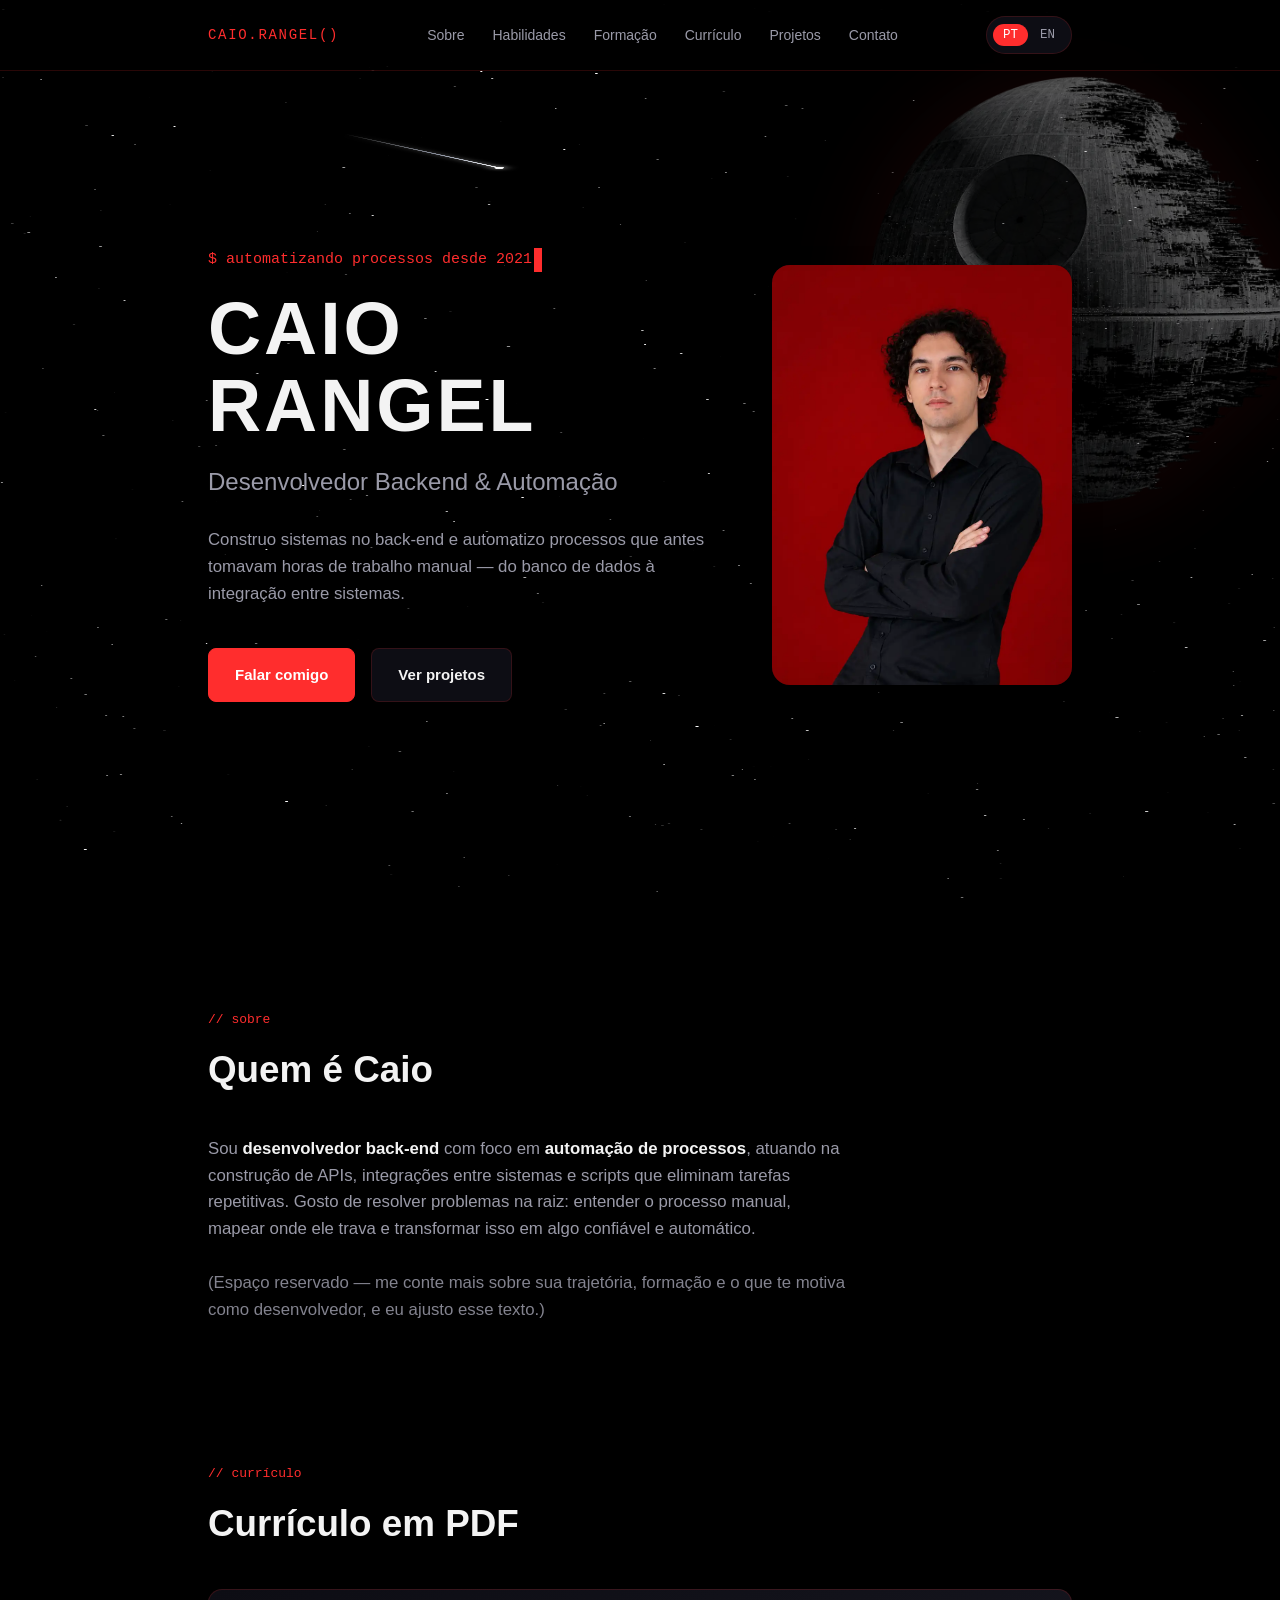
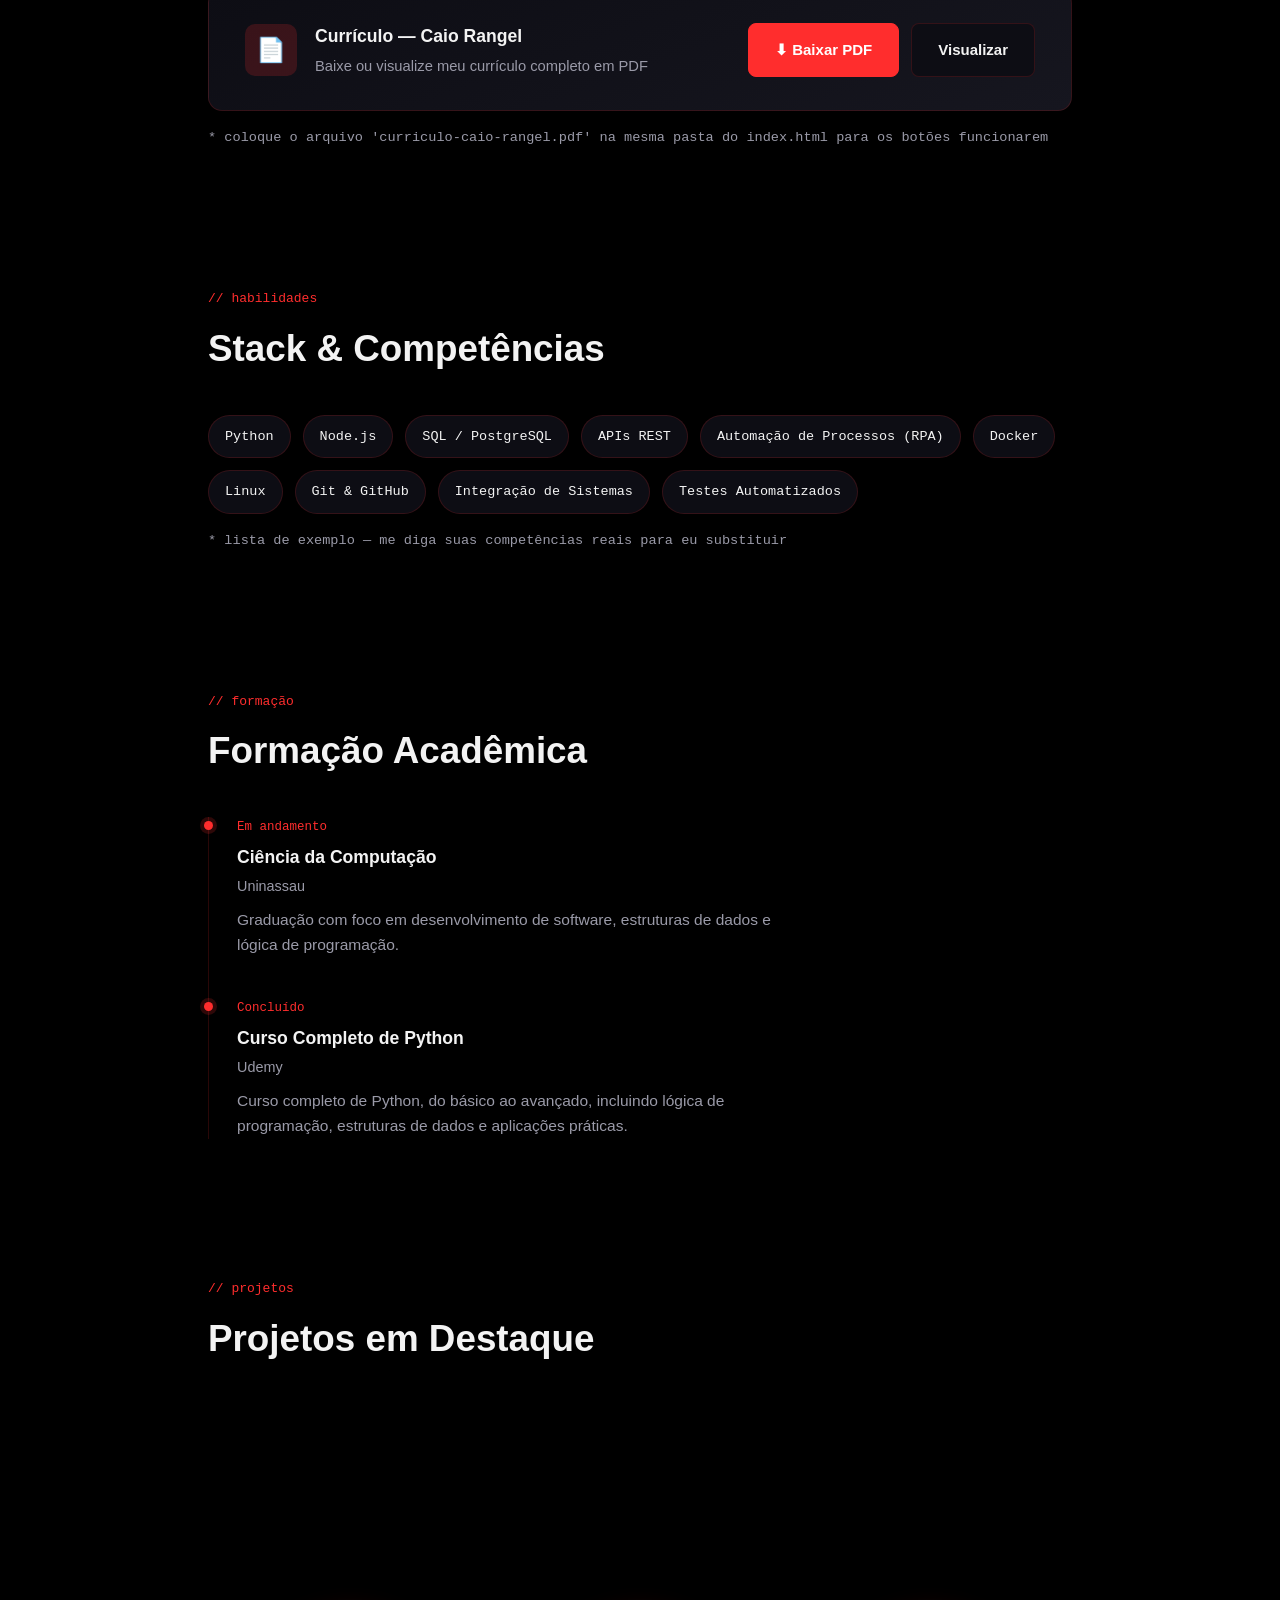
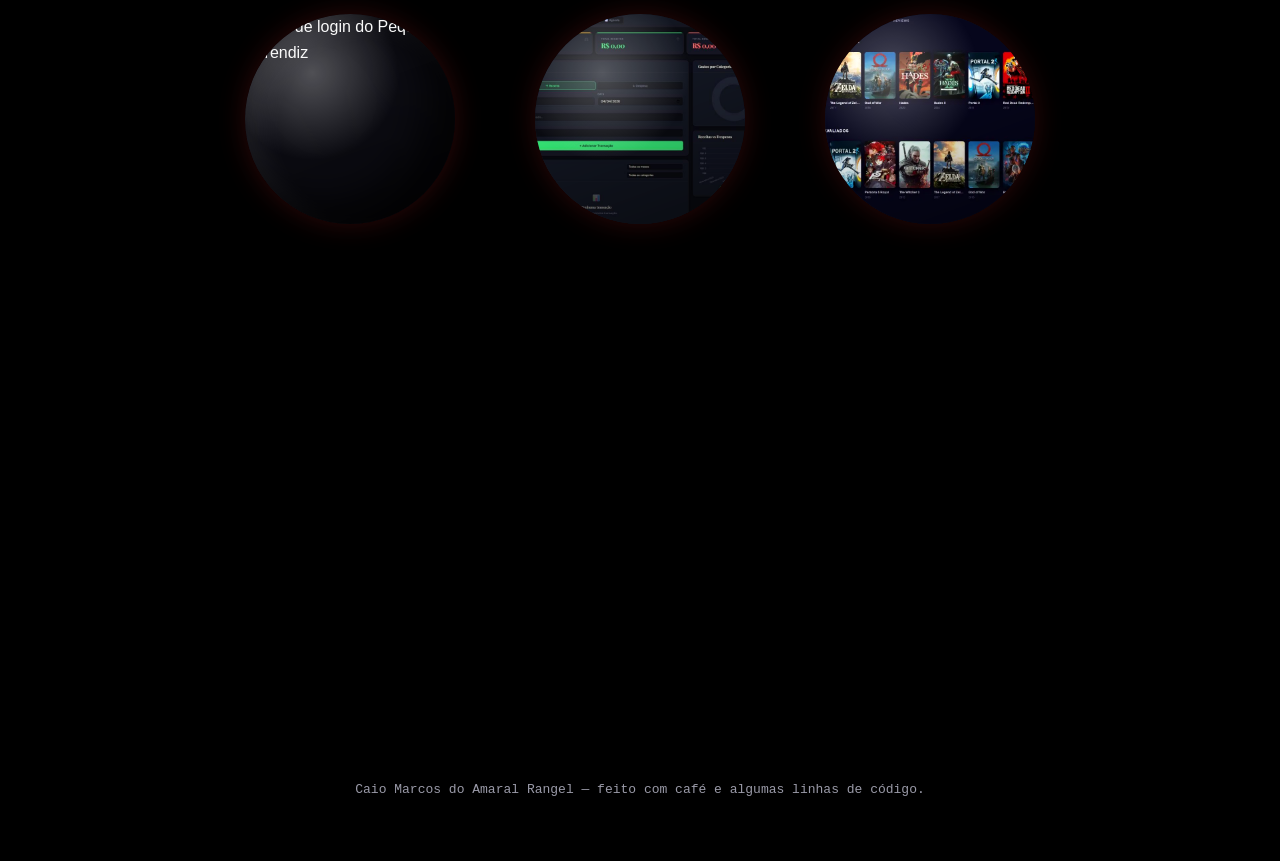
==== commit e60436bf: "feat: reestrutura o portfólio com tema espacial e layout responsivo Separa HTML, CSS e JS em pastas," ====
--- a/index.html
+++ b/index.html
@@ -10,15 +10,15 @@
 <!--
   Content-Security-Policy (CSP): trava de onde a página pode carregar recursos.
   - default-src 'self': por padrão, só aceita recursos do próprio site
-  - style-src: permite estilos inline (usados neste arquivo) e o CSS do Google Fonts
+  - style-src: permite o CSS local e o CSS do Google Fonts
   - font-src: permite baixar os arquivos de fonte do Google
   - img-src: permite imagens do próprio site e imagens em base64 (data:)
-  - script-src: permite o script inline deste arquivo
+  - script-src: permite o JavaScript local
   - object-src 'none': bloqueia plugins antigos (Flash, Java applets etc.)
   - frame-ancestors 'none': impede que este site seja colocado dentro de um <iframe> de outro site (clickjacking)
   - upgrade-insecure-requests: força qualquer link http:// esquecido a virar https://
 -->
-<meta http-equiv="Content-Security-Policy" content="default-src 'self'; style-src 'self' 'unsafe-inline' https://fonts.googleapis.com; font-src https://fonts.gstatic.com; img-src 'self' data:; script-src 'self' 'unsafe-inline'; connect-src 'self'; object-src 'none'; frame-ancestors 'none'; base-uri 'self'; form-action 'self'; upgrade-insecure-requests;">
+<meta http-equiv="Content-Security-Policy" content="default-src 'self'; style-src 'self' 'unsafe-inline' https://fonts.googleapis.com; font-src https://fonts.gstatic.com; img-src 'self' data:; script-src 'self'; connect-src 'self'; object-src 'none'; frame-ancestors 'none'; base-uri 'self'; form-action 'self'; upgrade-insecure-requests;">
 <!-- Referrer-Policy: quando alguém clica num link daqui para outro site, evita vazar a URL completa de origem -->
 <meta name="referrer" content="strict-origin-when-cross-origin">
 <!-- Permite que buscadores (Google etc.) indexem e sigam os links da página -->
@@ -28,7 +28,7 @@
 <!-- Diz ao navegador que o site é de tema escuro (ajusta scrollbar, inputs nativos etc.) -->
 <meta name="color-scheme" content="dark">
 <!-- Cor da barra do navegador em celulares (Android/Chrome) -->
-<meta name="theme-color" content="#050810">
+<meta name="theme-color" content="#000000">
 
 <title>Caio Rangel — Desenvolvedor Backend &amp; Automação</title>
 
@@ -36,643 +36,9 @@
 <link rel="preconnect" href="https://fonts.googleapis.com">
 <link rel="preconnect" href="https://fonts.gstatic.com" crossorigin>
 <!-- Importa as 3 fontes usadas no site: Space Grotesk (títulos), Inter (texto) e JetBrains Mono (trechos "de código") -->
-<link href="https://fonts.googleapis.com/css2?family=Space+Grotesk:wght@400;500;600;700&family=Inter:wght@400;500;600&family=JetBrains+Mono:wght@400;500&display=swap" rel="stylesheet">
-
-<style>
-  /* ======================================================
-     VARIÁVEIS GLOBAIS (design tokens)
-     Definidas uma vez aqui e reutilizadas em todo o CSS
-     como var(--nome). Trocar uma cor aqui muda o site inteiro.
-     ====================================================== */
-  :root{
-    --bg-void: #050810;                        /* fundo mais escuro da página (o "vácuo do espaço") */
-    --bg-panel: #0c1224;                       /* fundo dos cards/painéis, um pouco mais claro */
-    --bg-panel-2: #10182e;                     /* segunda cor usada em gradientes de card */
-    --text-primary: #eef1f8;                   /* cor do texto principal (quase branco) */
-    --text-muted: #8b93ad;                     /* cor do texto secundário/apagado */
-    --accent: #6ee7d0;                         /* verde-menta: cor de destaque principal do site */
-    --accent-dim: rgba(110, 231, 208, 0.18);   /* mesma cor de destaque, só que translúcida (usada em brilhos) */
-    --amber: #f5b26b;                          /* laranja/âmbar: cor de destaque secundária */
-    --line: rgba(255,255,255,0.08);            /* cor usada em bordas sutis */
-    --font-display: 'Space Grotesk', sans-serif;  /* fonte dos títulos */
-    --font-body: 'Inter', sans-serif;              /* fonte do texto corrido */
-    --font-mono: 'JetBrains Mono', monospace;      /* fonte estilo "terminal", usada em detalhes técnicos */
-  }
-
-  /* Reset básico: remove margem/padding padrão do navegador e faz
-     padding/border entrarem na largura total do elemento (box-sizing) */
-  *{ margin:0; padding:0; box-sizing:border-box; }
-
-  /* Faz a página rolar suavemente ao clicar em links âncora (#secao) em vez de "pular" */
-  html{ scroll-behavior:smooth; }
-
-  body{
-    background: var(--bg-void);
-    color: var(--text-primary);
-    font-family: var(--font-body);
-    line-height: 1.6;          /* espaçamento entre linhas, melhora legibilidade */
-    overflow-x: hidden;        /* impede rolagem horizontal indesejada */
-  }
-
-  /* ======================================================
-     FUNDO ANIMADO (canvas de estrelas)
-     O <canvas id="starfield"> é desenhado via JavaScript.
-     Aqui só definimos como ele se posiciona na tela.
-     ====================================================== */
-  #starfield{
-    position: fixed;      /* fica fixo na tela mesmo rolando a página */
-    top:0; left:0;
-    width:100%; height:100%;
-    z-index:0;             /* fica atrás de todo o conteúdo */
-    pointer-events:none;   /* clique "atravessa" o canvas, não bloqueia botões */
-  }
-
-  /* ======================================================
-     ESTAÇÃO ESPACIAL (imagem própria, fornecida por você)
-     ====================================================== */
-  .space-station{
-    position: fixed;
-    top: 7%;
-    right: -70px;          /* metade "sai" da tela, dando efeito de canto */
-    width: 260px;
-    z-index: 0;
-    opacity: 0.55;         /* translúcida, para não competir com o conteúdo */
-    pointer-events: none;
-    filter: drop-shadow(0 0 18px rgba(110,231,208,0.25)); /* brilho suave ao redor */
-    animation: float 9s ease-in-out infinite; /* flutua devagar para cima e para baixo */
-  }
-  /* A imagem preenche a largura do container e mantém a proporção original */
-  .space-station img{
-    width: 100%;
-    height: auto;
-    display: block;
-  }
-  /* Em telas médias, a estação fica menor e mais discreta */
-  @media (max-width: 880px){
-    .space-station{ width: 170px; top: 5%; right: -50px; opacity: 0.4; }
-  }
-  /* Em celulares, a estação some para não atrapalhar o conteúdo */
-  @media (max-width: 560px){
-    .space-station{ display: none; }
-  }
-
-  /* Container central que limita a largura do conteúdo e centraliza na página */
-  .wrap{
-    position: relative;
-    z-index: 1;          /* fica acima do canvas e da estação (z-index 0) */
-    max-width: 920px;
-    margin: 0 auto;
-    padding: 0 28px;
-  }
-
-  /* ======================================================
-     MENU DE NAVEGAÇÃO (topo fixo)
-     ====================================================== */
-  nav{
-    position: fixed;               /* menu sempre visível, mesmo rolando */
-    top:0; left:0; right:0;
-    z-index: 50;                   /* fica acima de tudo */
-    backdrop-filter: blur(10px);   /* desfoca o que passa atrás do menu (efeito vidro fosco) */
-    background: rgba(5,8,16,0.55); /* fundo escuro semitransparente */
-    border-bottom: 1px solid var(--line);
-  }
-  .nav-inner{
-    max-width: 920px;
-    margin:0 auto;
-    padding: 16px 28px;
-    display:flex;
-    justify-content: space-between; /* logo de um lado, links do outro */
-    align-items:center;
-  }
-  .nav-logo{
-    font-family: var(--font-mono);  /* estilo "código" para o nome/logo */
-    font-size: 14px;
-    color: var(--accent);
-    letter-spacing: 0.02em;
-  }
-  .nav-links{
-    display:flex;
-    gap: 28px;           /* espaço entre os itens do menu */
-    list-style:none;      /* remove as bolinhas de lista */
-  }
-  .nav-links a{
-    color: var(--text-muted);
-    text-decoration:none;
-    font-size: 14px;
-    font-weight:500;
-    position:relative;    /* necessário para o sublinhado animado (::after) se posicionar */
-    padding-bottom: 4px;
-    transition: color .25s ease;
-  }
-  /* Sublinhado animado: começa com largura 0 e cresce até 100% no hover */
-  .nav-links a::after{
-    content:'';
-    position:absolute;
-    left:0; bottom:0;
-    width:0%;
-    height:1.5px;
-    background: var(--accent);
-    transition: width .3s ease;
-  }
-  .nav-links a:hover{ color: var(--text-primary); }
-  .nav-links a:hover::after{ width:100%; }
-
-  /* Em telas pequenas, esconde os links de texto do menu (fica só o botão de idioma) */
-  @media (max-width: 640px){
-    .nav-links{ display:none; }
-  }
-
-  /* Botão de troca de idioma PT/EN, estilo "pílula" com duas opções */
-  .lang-toggle{
-    font-family: var(--font-mono);
-    font-size: 12.5px;
-    font-weight: 500;
-    color: var(--text-muted);
-    background: var(--bg-panel);
-    border: 1px solid var(--line);
-    border-radius: 999px;   /* valor bem alto = cantos totalmente arredondados (formato de pílula) */
-    padding: 7px 6px;
-    cursor: pointer;
-    display: inline-flex;
-    align-items: center;
-    gap: 2px;
-    transition: border-color .25s ease;
-  }
-  .lang-toggle:hover{ border-color: var(--accent); }
-  .lang-toggle span{
-    padding: 4px 10px;
-    border-radius: 999px;
-    transition: background .25s ease, color .25s ease;
-  }
-  /* A opção de idioma ativa (PT ou EN) fica destacada com fundo colorido */
-  .lang-toggle span.active{
-    background: var(--accent);
-    color: #06120f;
-  }
-
-  /* ======================================================
-     HERO (primeira tela, com nome, cargo e chamada para ação)
-     ====================================================== */
-  .hero{
-    min-height: 100vh;        /* ocupa a altura inteira da tela ao carregar */
-    display:flex;
-    flex-direction:column;
-    justify-content:center;   /* centraliza o conteúdo verticalmente */
-    padding-top: 80px;        /* espaço para não ficar embaixo do menu fixo */
-  }
-  /* Grade com duas colunas: texto de um lado, avatar do outro */
-  .hero-grid{
-    display:flex;
-    align-items:center;
-    justify-content:space-between;
-    gap: 48px;
-    flex-wrap: wrap-reverse; /* em telas estreitas, empilha e coloca a imagem por cima do texto */
-  }
-  .hero-text{
-    flex: 1 1 380px;   /* cresce/encolhe, mas tenta manter pelo menos 380px */
-    min-width: 280px;
-  }
-  .hero-visual{
-    display:flex;
-    justify-content:center;
-    flex: 0 0 auto;    /* não cresce nem encolhe, mantém o tamanho do conteúdo (avatar) */
-  }
-
-  /* Container que flutua suavemente para cima e para baixo (efeito "levitando") */
-  .avatar-wrap{
-    animation: float 4.5s ease-in-out infinite;
-  }
-  @keyframes float{
-    0%, 100%{ transform: translateY(0); }     /* posição normal */
-    50%{ transform: translateY(-14px); }      /* sobe 14px no meio da animação */
-  }
-
-  /* Anel externo do avatar: um círculo com gradiente cônico (colorido) que gira sem parar */
-  .avatar-ring{
-    width: 220px;
-    height: 220px;
-    border-radius: 50%;                        /* deixa o elemento perfeitamente redondo */
-    padding: 5px;                               /* essa "grossura" é o que forma o anel visível */
-    background: conic-gradient(from 0deg, var(--accent), var(--amber), var(--accent));
-    animation: rotate-ring 8s linear infinite;  /* gira 360° a cada 8 segundos, sem pausas (linear) */
-  }
-  @keyframes rotate-ring{
-    to{ transform: rotate(360deg); }
-  }
-  /* Círculo interno (fundo sólido) que "tapa" o meio do anel, sobrando só a borda colorida */
-  .avatar-inner{
-    width:100%;
-    height:100%;
-    border-radius: 50%;
-    background: var(--bg-panel);
-    display:flex;
-    align-items:center;
-    justify-content:center;
-    overflow:hidden;    /* garante que a foto (quando adicionada) não vaze do círculo */
-  }
-  /* Texto "CR" mostrado enquanto não há foto de perfil */
-  .avatar-placeholder{
-    font-family: var(--font-display);
-    font-weight: 700;
-    font-size: 3.4rem;
-    color: var(--accent);
-  }
-  /* Caso uma <img> seja colocada dentro do avatar, ela preenche o círculo sem distorcer */
-  .avatar-inner img{
-    width:100%;
-    height:100%;
-    object-fit: cover;
-  }
-
-  /* Linha estilo "terminal" digitada via JavaScript (ex: "$ automatizando processos...") */
-  .hero-eyebrow{
-    font-family: var(--font-mono);
-    color: var(--accent);
-    font-size: 15px;
-    margin-bottom: 18px;
-    min-height: 22px;   /* evita a página "pular" enquanto o texto ainda está sendo digitado */
-  }
-  /* Cursor piscante ao lado do texto digitado, imitando um terminal de verdade */
-  .hero-eyebrow .cursor{
-    display:inline-block;
-    width: 8px;
-    background: var(--accent);
-    margin-left: 2px;
-    animation: blink 1s steps(1) infinite; /* alterna visível/invisível a cada 0.5s */
-  }
-  @keyframes blink{ 50%{ opacity:0; } }
-
-  h1.hero-name{
-    font-family: var(--font-display);
-    font-weight: 700;
-    font-size: clamp(2.6rem, 7vw, 4.6rem); /* tamanho responsivo: nunca menor que 2.6rem nem maior que 4.6rem */
-    line-height: 1.05;
-    letter-spacing: -0.01em;  /* aproxima levemente as letras, dando aspecto mais "compacto" ao título */
-    margin-bottom: 18px;
-  }
-
-  .hero-role{
-    font-family: var(--font-display);
-    font-weight: 500;
-    font-size: clamp(1.1rem, 2.4vw, 1.5rem);
-    color: var(--text-muted);
-    margin-bottom: 26px;
-  }
-
-  .hero-pitch{
-    max-width: 560px;   /* limita a largura do parágrafo para facilitar a leitura */
-    color: var(--text-muted);
-    font-size: 1.05rem;
-    margin-bottom: 40px;
-  }
-
-  .cta-row{
-    display:flex;
-    gap: 16px;
-    flex-wrap: wrap;   /* em telas estreitas, os botões quebram para a linha de baixo */
-  }
-
-  /* ======================================================
-     BOTÕES (usados no site inteiro: nav, hero, contato...)
-     ====================================================== */
-  .btn{
-    position: relative;      /* base para os pseudo-elementos ::before e ::after abaixo */
-    font-family: var(--font-body);
-    font-weight: 600;
-    font-size: 15px;
-    padding: 14px 26px;
-    border-radius: 8px;
-    cursor: pointer;
-    border: 1px solid var(--line);
-    background: var(--bg-panel);
-    color: var(--text-primary);
-    text-decoration: none;
-    display:inline-flex;
-    align-items:center;
-    gap:10px;
-    overflow: hidden;        /* esconde o brilho/ripple que passar da borda do botão */
-    isolation: isolate;      /* cria um novo contexto de empilhamento, evitando conflito de z-index */
-    transition: transform .25s ease, border-color .25s ease, box-shadow .25s ease;
-  }
-  /* Brilho radial que segue o mouse dentro do botão (posição definida via JS em --mx/--my) */
-  .btn::before{
-    content:'';
-    position:absolute;
-    inset:0;                 /* ocupa 100% do botão (top/right/bottom/left = 0) */
-    z-index:-1;               /* fica atrás do texto do botão */
-    background: radial-gradient(160px circle at var(--mx,50%) var(--my,50%), var(--accent-dim), transparent 70%);
-    opacity:0;                /* só aparece no hover */
-    transition: opacity .3s ease;
-  }
-  .btn:hover{
-    transform: translateY(-2px);         /* sobe levemente ao passar o mouse */
-    border-color: var(--accent);
-    box-shadow: 0 8px 24px -8px rgba(110,231,208,0.35);
-  }
-  .btn:hover::before{ opacity:1; }
-  .btn:active{ transform: translateY(0px) scale(0.98); } /* efeito de "afundar" ao clicar */
-
-  /* Faixa de brilho ("shine") que desliza pelo botão da esquerda pra direita no hover */
-  .btn::after{
-    content:'';
-    position:absolute;
-    top:0; left:-75%;    /* começa fora da view, à esquerda do botão */
-    width:45%; height:100%;
-    background: linear-gradient(120deg, transparent, rgba(255,255,255,0.28), transparent);
-    transform: skewX(-20deg);   /* inclina a faixa, dando efeito de "reflexo de luz" */
-    transition: left .6s ease;
-    pointer-events:none;
-  }
-  .btn:hover::after{ left:130%; }  /* desliza até sair do lado direito do botão */
-
-  /* Pulsação (glow que cresce e desaparece) usada nos botões principais */
-  @keyframes btn-pulse{
-    0%, 100%{ box-shadow: 0 0 0 0 rgba(110,231,208,0.45); }  /* anel de luz "nasce" colado no botão */
-    50%{ box-shadow: 0 0 0 9px rgba(110,231,208,0); }         /* anel de luz cresce e desaparece (fica transparente) */
-  }
-
-  /* Botão "primário" (destaque em verde-menta, com pulsação contínua) */
-  .btn.primary{
-    background: var(--accent);
-    color: #06120f;          /* texto escuro para contrastar com o fundo claro do botão */
-    border-color: var(--accent);
-    animation: btn-pulse 2.6s ease-in-out infinite;
-  }
-  .btn.primary:hover{
-    box-shadow: 0 10px 30px -8px rgba(110,231,208,0.55);
-    animation-play-state: paused;  /* pausa a pulsação enquanto o mouse está em cima */
-  }
-
-  /* Círculo de "onda" (ripple) criado via JS a cada clique, imitando o efeito Material Design */
-  .ripple{
-    position:absolute;
-    border-radius:50%;
-    background: rgba(255,255,255,0.5);
-    transform: scale(0);               /* começa "invisível" (tamanho zero) */
-    animation: ripple-anim .6s ease-out;  /* cresce e desaparece em 0.6s */
-    pointer-events:none;
-  }
-  @keyframes ripple-anim{
-    to{ transform: scale(3); opacity:0; }  /* termina 3x maior e totalmente transparente */
-  }
-
-  /* ======================================================
-     SEÇÕES (estrutura repetida: Sobre, Habilidades, etc.)
-     ====================================================== */
-  section{
-    padding: 110px 0 30px;   /* espaço grande no topo, para não ficar colado no menu/seção anterior */
-  }
-  /* Pequena etiqueta tipo "// sobre", estilo comentário de código */
-  .section-label{
-    font-family: var(--font-mono);
-    color: var(--accent);
-    font-size: 13px;
-    margin-bottom: 10px;
-  }
-  h2.section-title{
-    font-family: var(--font-display);
-    font-weight: 600;
-    font-size: clamp(1.7rem, 4vw, 2.3rem);
-    margin-bottom: 36px;
-  }
-
-  /* Classe usada para o efeito de "aparecer ao rolar a página" (fade + subida leve) */
-  .reveal{
-    opacity: 0;                                  /* começa invisível */
-    transform: translateY(18px);                  /* começa 18px abaixo da posição final */
-    transition: opacity .7s ease, transform .7s ease;
-  }
-  /* Quando o JS detecta que o elemento entrou na tela, adiciona esta classe */
-  .reveal.visible{
-    opacity: 1;
-    transform: translateY(0);
-  }
-
-  /* SOBRE */
-  .about-text{
-    max-width: 640px;
-    color: var(--text-muted);
-    font-size: 1.05rem;
-  }
-  .about-text strong{ color: var(--text-primary); font-weight: 600; } /* destaca palavras-chave dentro do texto */
-
-  /* HABILIDADES */
-  .skills-grid{
-    display:flex;
-    flex-wrap:wrap;   /* as "pílulas" de habilidade quebram linha automaticamente */
-    gap: 12px;
-  }
-  .skill-chip{
-    font-family: var(--font-mono);   /* fonte "de código", combina com o tema técnico */
-    font-size: 13.5px;
-    padding: 10px 16px;
-    border: 1px solid var(--line);
-    border-radius: 999px;             /* formato de pílula */
-    background: var(--bg-panel);
-    color: var(--text-primary);
-    transition: border-color .25s ease, transform .25s ease, box-shadow .25s ease;
-  }
-  .skill-chip:hover{
-    border-color: var(--accent);
-    transform: translateY(-3px);     /* efeito de "levantar" a pílula no hover */
-    box-shadow: 0 6px 18px -6px rgba(110,231,208,0.4);
-    color: var(--accent);
-  }
-
-  /* EXPERIÊNCIA (linha do tempo vertical) */
-  .timeline{
-    position:relative;
-    padding-left: 28px;
-    border-left: 1px solid var(--line);   /* a "linha" vertical da timeline */
-  }
-  .timeline-item{
-    position:relative;
-    margin-bottom: 40px;
-  }
-  .timeline-item:last-child{ margin-bottom:0; }  /* remove espaço extra do último item */
-  /* Bolinha colorida que marca cada item na linha do tempo */
-  .timeline-item::before{
-    content:'';
-    position:absolute;
-    left: -33px;      /* posiciona a bolinha em cima da linha vertical */
-    top: 4px;
-    width: 9px;
-    height: 9px;
-    border-radius:50%;
-    background: var(--accent);
-    box-shadow: 0 0 0 4px rgba(110,231,208,0.15); /* auréola sutil ao redor da bolinha */
-  }
-  .timeline-period{
-    font-family: var(--font-mono);
-    color: var(--accent);
-    font-size: 12.5px;
-    margin-bottom: 6px;
-  }
-  .timeline-role{
-    font-family: var(--font-display);
-    font-weight: 600;
-    font-size: 1.1rem;
-    margin-bottom: 4px;
-  }
-  .timeline-org{
-    color: var(--text-muted);
-    font-size: 0.9rem;
-    margin-bottom: 10px;
-  }
-  .timeline-desc{
-    color: var(--text-muted);
-    font-size: 0.97rem;
-    max-width: 560px;
-  }
-
-  /* CURRÍCULO (card de download/visualização do PDF) */
-  .resume-card{
-    display:flex;
-    align-items:center;
-    justify-content:space-between;
-    gap: 24px;
-    flex-wrap: wrap;    /* em telas estreitas, os botões descem para uma nova linha */
-    background: linear-gradient(160deg, var(--bg-panel), var(--bg-panel-2));
-    border: 1px solid var(--line);
-    border-radius: 14px;
-    padding: 32px 36px;
-    transition: border-color .3s ease, box-shadow .3s ease;
-  }
-  .resume-card:hover{
-    border-color: var(--accent);
-    box-shadow: 0 12px 30px -12px rgba(110,231,208,0.3);
-  }
-  .resume-icon{
-    width: 52px;
-    height: 52px;
-    flex-shrink: 0;    /* impede que o ícone encolha se faltar espaço */
-    border-radius: 10px;
-    background: var(--accent-dim);
-    display:flex;
-    align-items:center;
-    justify-content:center;
-    font-size: 24px;
-  }
-  .resume-info{
-    flex: 1;
-    min-width: 220px;
-    display:flex;
-    align-items:center;
-    gap: 18px;
-  }
-  .resume-text-title{
-    font-family: var(--font-display);
-    font-weight: 600;
-    font-size: 1.1rem;
-    margin-bottom: 4px;
-  }
-  .resume-text-sub{
-    color: var(--text-muted);
-    font-size: 0.92rem;
-  }
-  .resume-actions{
-    display:flex;
-    gap: 12px;
-    flex-wrap: wrap;
-  }
-
-  /* PROJETOS */
-  .projects-grid{
-    display:grid;
-    /* cria colunas automáticas de no mínimo 260px; quantas couberem na tela */
-    grid-template-columns: repeat(auto-fit, minmax(260px, 1fr));
-    gap: 18px;
-  }
-  .project-card{
-    background: linear-gradient(160deg, var(--bg-panel), var(--bg-panel-2));
-    border: 1px solid var(--line);
-    border-radius: 12px;
-    padding: 24px;
-    overflow: hidden;    /* garante que a imagem de prévia não vaze dos cantos arredondados */
-    transition: transform .3s ease, border-color .3s ease, box-shadow .3s ease;
-  }
-  /* Miniatura/screenshot do projeto, no topo do card (largura total, cantos "colados" na borda do card) */
-  .project-thumb{
-    display:block;
-    width: calc(100% + 48px);   /* compensa o padding do .project-card (24px de cada lado) */
-    margin: -24px -24px 16px -24px;
-    aspect-ratio: 16 / 9;
-    object-fit: cover;          /* preenche o espaço sem distorcer a imagem */
-    border-bottom: 1px solid var(--line);
-  }
-  .project-card:hover{
-    transform: translateY(-4px);   /* card "levanta" no hover */
-    border-color: var(--accent);
-    box-shadow: 0 12px 30px -10px rgba(110,231,208,0.3);
-  }
-  .project-title{
-    font-family: var(--font-display);
-    font-weight: 600;
-    font-size: 1.1rem;
-    margin-bottom: 8px;
-    color: var(--text-primary);
-  }
-  .project-desc{
-    color: var(--text-muted);
-    font-size: 0.93rem;
-    margin-bottom: 14px;
-  }
-  .project-tags{
-    display:flex;
-    gap:8px;
-    flex-wrap:wrap;
-  }
-  .project-tag{
-    font-family: var(--font-mono);
-    font-size: 11.5px;
-    color: var(--amber);
-    background: rgba(245,178,107,0.1);
-    padding: 4px 9px;
-    border-radius: 5px;
-  }
-
-  /* CONTATO */
-  .contact-box{
-    background: var(--bg-panel);
-    border: 1px solid var(--line);
-    border-radius: 16px;
-    padding: 48px;
-    text-align:center;
-  }
-  .contact-title{
-    font-family: var(--font-display);
-    font-weight: 700;
-    font-size: clamp(1.6rem, 4vw, 2.2rem);
-    margin-bottom: 14px;
-  }
-  .contact-sub{
-    color: var(--text-muted);
-    margin-bottom: 32px;
-    max-width: 480px;
-    margin-left:auto; margin-right:auto;   /* centraliza o parágrafo dentro do card */
-  }
-  .contact-buttons{
-    display:flex;
-    justify-content:center;
-    gap: 16px;
-    flex-wrap: wrap;
-  }
-
-  footer{
-    text-align:center;
-    padding: 40px 0 60px;
-    color: var(--text-muted);
-    font-size: 13px;
-    font-family: var(--font-mono);
-  }
-
-  /* Respeita quem configurou "reduzir movimento" no sistema operacional:
-     desliga (quase) todas as animações e transições do site */
-  @media (prefers-reduced-motion: reduce){
-    *{ animation: none !important; transition: none !important; }
-    html{ scroll-behavior:auto; }
-  }
-</style>
+<link href="https://fonts.googleapis.com/css2?family=Orbitron:wght@400;500;600;700&family=Exo+2:wght@400;500;600&family=Share+Tech+Mono&display=swap" rel="stylesheet">
+<link rel="stylesheet" href="css/style.css">
+
 </head>
 <body>
 
@@ -687,8 +53,14 @@
   brilho e da flutuação suave da imagem.
 -->
 <div class="space-station" aria-hidden="true">
-  <img src="estacao-espacial.png" alt="">
+  <img src="images/estrela-da-morte.webp" alt="">
 </div>
+<div class="tie-fighter tie-1" aria-hidden="true"><img src="images/tie-fighter.webp" alt=""></div>
+<div class="tie-fighter tie-2" aria-hidden="true"><img src="images/tie-fighter.webp" alt=""></div>
+<div class="tie-fighter tie-3" aria-hidden="true"><img src="images/tie-fighter.webp" alt=""></div>
+<div class="tie-fighter tie-4" aria-hidden="true"><img src="images/tie-fighter.webp" alt=""></div>
+<div class="tie-fighter tie-5" aria-hidden="true"><img src="images/tie-fighter.webp" alt=""></div>
+<div class="tie-fighter tie-6" aria-hidden="true"><img src="images/tie-fighter.webp" alt=""></div>
 
 <!-- ======================================================
      MENU DE NAVEGAÇÃO
@@ -702,7 +74,7 @@
       O JavaScript lê esses atributos para trocar o conteúdo quando o botão
       de idioma é clicado, sem precisar recarregar a página.
     -->
-    <ul class="nav-links">
+    <ul class="nav-links" id="navLinks">
       <li><a href="#sobre" data-pt="Sobre" data-en="About">Sobre</a></li>
       <li><a href="#habilidades" data-pt="Habilidades" data-en="Skills">Habilidades</a></li>
       <li><a href="#formacao" data-pt="Formação" data-en="Education">Formação</a></li>
@@ -711,7 +83,9 @@
       <li><a href="#contato" data-pt="Contato" data-en="Contact">Contato</a></li>
     </ul>
 
-    <!-- Botão de idioma: ao clicar, o JS alterna entre "pt" e "en" (função applyLang) -->
+    <button class="nav-toggle" id="navToggle" aria-label="Abrir menu" aria-expanded="false">
+      <span></span><span></span><span></span>
+    </button>
     <button class="lang-toggle" id="langToggle" aria-label="Trocar idioma / Switch language">
       <span class="active" data-lang="pt">PT</span><span data-lang="en">EN</span>
     </button>
@@ -730,7 +104,7 @@
         <!-- Linha "de terminal" digitada aos poucos pelo JS (função typeLine) -->
         <div class="hero-eyebrow"><span id="typed"></span><span class="cursor">&nbsp;</span></div>
 
-        <h1 class="hero-name">Caio Marcos<br>do Amaral Rangel</h1>
+        <h1 class="hero-name">Caio Rangel</h1>
 
         <p class="hero-role" data-pt="Desenvolvedor Backend &amp; Automação" data-en="Backend Developer &amp; Automation">Desenvolvedor Backend &amp; Automação</p>
 
@@ -746,17 +120,11 @@
         </div>
       </div>
 
-      <!-- Avatar circular com anel animado -->
       <div class="hero-visual">
         <div class="avatar-wrap">
           <div class="avatar-ring">
             <div class="avatar-inner">
-              <!--
-                PLACEHOLDER: quando você tiver uma foto sua, envie aqui no chat
-                e troque a linha abaixo por, por exemplo:
-                <img src="foto-caio.jpg" alt="Caio Marcos do Amaral Rangel">
-              -->
-              <span class="avatar-placeholder">CR</span>
+              <img src="images/foto-perfil.webp" alt="Caio Rangel">
             </div>
           </div>
         </div>
@@ -879,33 +247,55 @@
   <section id="projetos">
     <div class="section-label" data-pt="// projetos" data-en="// projects">// projetos</div>
     <h2 class="section-title reveal" data-pt="Projetos em Destaque" data-en="Featured Projects">Projetos em Destaque</h2>
-    <div class="projects-grid reveal">
-      <!-- Cada .project-card é um projeto. As "project-tag" são as tecnologias usadas nele -->
-      <div class="project-card">
-        <!-- Screenshot real do projeto, enviado por você -->
-        <img src="projeto-pequeno-aprendiz.png" alt="Tela de login do Pequeno Aprendiz" class="project-thumb">
-        <div class="project-title" data-pt="Pequeno Aprendiz — Portal do Aluno" data-en="Pequeno Aprendiz — Student Portal">Pequeno Aprendiz — Portal do Aluno</div>
-        <div class="project-desc" data-pt="Portal de acesso do aluno com login, histórico acadêmico, videoaulas, gestão financeira (boletos) e chat direto com professores e tutores." data-en="Student access portal with login, academic history, video lessons, financial management (invoices) and direct chat with teachers and tutors.">Portal de acesso do aluno com login, histórico acadêmico, videoaulas, gestão financeira (boletos) e chat direto com professores e tutores.</div>
-        <div class="project-tags">
-          <span class="project-tag">HTML</span>
-          <span class="project-tag">CSS</span>
-        </div>
-      </div>
-      <div class="project-card">
-        <div class="project-title" data-pt="Nome do Projeto 2" data-en="Project Name 2">Nome do Projeto 2</div>
-        <div class="project-desc" data-pt="Breve descrição do problema resolvido e do impacto gerado." data-en="Brief description of the problem solved and the impact generated.">Breve descrição do problema resolvido e do impacto gerado.</div>
-        <div class="project-tags">
-          <span class="project-tag">API REST</span>
-          <span class="project-tag">PostgreSQL</span>
-        </div>
-      </div>
-      <div class="project-card">
-        <div class="project-title" data-pt="Nome do Projeto 3" data-en="Project Name 3">Nome do Projeto 3</div>
-        <div class="project-desc" data-pt="Breve descrição do problema resolvido e do impacto gerado." data-en="Brief description of the problem solved and the impact generated.">Breve descrição do problema resolvido e do impacto gerado.</div>
-        <div class="project-tags">
-          <span class="project-tag">Docker</span>
-          <span class="project-tag" data-pt="Integração" data-en="Integration">Integração</span>
-        </div>
+    <div class="projects-space reveal">
+      <div class="project-float">
+        <div class="project-orb" tabindex="0" role="group" aria-label="Pequeno Aprendiz">
+          <div class="project-orb-inner">
+            <img src="images/projeto-pequeno-aprendiz.png" alt="Tela de login do Pequeno Aprendiz">
+            <div class="project-info">
+              <div class="project-title" data-pt="Pequeno Aprendiz" data-en="Pequeno Aprendiz">Pequeno Aprendiz</div>
+              <div class="project-desc" data-pt="Portal do aluno com login, histórico, videoaulas, boletos e chat com tutores." data-en="Student portal with login, history, video lessons, invoices and tutor chat.">Portal do aluno com login, histórico, videoaulas, boletos e chat com tutores.</div>
+              <div class="project-tags">
+                <span class="project-tag">HTML</span>
+                <span class="project-tag">CSS</span>
+              </div>
+            </div>
+          </div>
+        </div>
+      </div>
+      <div class="project-float">
+        <a href="https://fluxoinvest.netlify.app/" target="_blank" rel="noopener noreferrer" class="project-orb" aria-label="Fluxo Invest">
+          <div class="project-orb-inner">
+            <img src="images/projeto-fluxo-invest.jpg" alt="Tela do Fluxo Invest">
+            <div class="project-info">
+              <div class="project-title">Fluxo Invest</div>
+              <div class="project-desc" data-pt="Controle financeiro com dashboard, receitas, despesas e exportação em PDF." data-en="Finance app with dashboard, income, expenses and PDF export.">Controle financeiro com dashboard, receitas, despesas e exportação em PDF.</div>
+              <div class="project-tags">
+                <span class="project-tag">HTML</span>
+                <span class="project-tag">CSS</span>
+                <span class="project-tag">JS</span>
+              </div>
+              <div class="project-cta" data-pt="Abrir projeto →" data-en="Open project →">Abrir projeto →</div>
+            </div>
+          </div>
+        </a>
+      </div>
+      <div class="project-float">
+        <a href="https://gameopp.netlify.app/" target="_blank" rel="noopener noreferrer" class="project-orb" aria-label="GameOpp">
+          <div class="project-orb-inner">
+            <img src="images/projeto-gameopp.webp" alt="Tela inicial do GameOpp">
+            <div class="project-info">
+              <div class="project-title">GameOpp</div>
+              <div class="project-desc" data-pt="Plataforma web para explorar o projeto em ambiente real." data-en="Live web platform to explore the project in a real environment.">Plataforma web para explorar o projeto em ambiente real.</div>
+              <div class="project-tags">
+                <span class="project-tag">HTML</span>
+                <span class="project-tag">CSS</span>
+                <span class="project-tag">JS</span>
+              </div>
+              <div class="project-cta" data-pt="Abrir projeto →" data-en="Open project →">Abrir projeto →</div>
+            </div>
+          </div>
+        </a>
       </div>
     </div>
   </section>
@@ -936,350 +326,7 @@
 
 </main>
 
-<script>
-'use strict';
-// 'use strict' ativa o "modo estrito" do JavaScript: erros que normalmente
-// seriam ignorados silenciosamente (como criar uma variável sem declarar)
-// passam a gerar erro de verdade, ajudando a pegar bugs mais cedo.
-
-// Tudo é colocado dentro desta função autoexecutável (IIFE = Immediately
-// Invoked Function Expression). Isso evita que as variáveis/funções daqui
-// "vazem" para o escopo global do navegador e entrem em conflito com
-// outros scripts que você venha a adicionar no futuro.
-(function(){
-
-  // ============================================================
-  // 1) FUNDO ANIMADO — CAMPO DE ESTRELAS
-  // ============================================================
-
-  // Pega a tag <canvas id="starfield"> do HTML
-  const canvas = document.getElementById('starfield');
-  // Se por algum motivo o canvas não existir na página, encerra o script
-  // aqui mesmo, evitando erros nas linhas seguintes.
-  if(!canvas){ return; }
-
-  // "ctx" é o contexto 2D do canvas: o "pincel" usado para desenhar nele
-  const ctx = canvas.getContext('2d');
-
-  let stars = [];   // array que vai guardar todas as estrelas de fundo
-  let w, h;         // largura e altura atuais do canvas
-
-  // Verifica se o visitante pediu ao sistema operacional para reduzir
-  // animações (opção de acessibilidade). Se sim, o site desenha tudo
-  // parado, sem movimento.
-  const reducedMotion = window.matchMedia('(prefers-reduced-motion: reduce)').matches;
-
-  // Ajusta o tamanho do canvas para acompanhar o tamanho da janela/página
-  // e recria as estrelas do zero (senão elas ficariam posicionadas erradas)
-  function resize(){
-    w = canvas.width = window.innerWidth;
-    h = canvas.height = document.body.scrollHeight;  // altura da página inteira, não só da tela visível
-    initStars();
-  }
-
-  // Cria o array de estrelas com posição e propriedades aleatórias
-  function initStars(){
-    // Quantidade de estrelas proporcional à área da tela (telas maiores = mais estrelas)
-    const count = Math.floor((w * h) / 9000);
-    stars = Array.from({length: count}, () => ({
-      x: Math.random() * w,                      // posição horizontal aleatória
-      y: Math.random() * h,                       // posição vertical aleatória
-      r: Math.random() * 1.3 + 0.3,                // raio (tamanho) da estrela
-      baseAlpha: Math.random() * 0.6 + 0.3,        // transparência "de base"
-      twinkleSpeed: Math.random() * 0.02 + 0.005,  // velocidade do piscar (twinkle)
-      phase: Math.random() * Math.PI * 2,          // ponto de partida do piscar (evita todas piscarem juntas)
-      driftX: (Math.random() - 0.5) * 0.05,        // velocidade de deslocamento horizontal (bem lenta)
-      driftY: (Math.random() - 0.5) * 0.05         // velocidade de deslocamento vertical (bem lenta)
-    }));
-  }
-
-  // Guarda a posição de rolagem da página, usada para dar um leve efeito
-  // de paralaxe (estrelas se movem um pouco mais devagar que o scroll)
-  let scrollY = 0;
-  window.addEventListener('scroll', () => { scrollY = window.scrollY; });
-
-  // ============================================================
-  // 2) ESTRELAS CADENTES
-  // ============================================================
-
-  let shootingStars = [];      // lista das estrelas cadentes "vivas" no momento
-  let lastShootTime = 0;       // timestamp da última estrela cadente criada
-  // Tempo aleatório (em milissegundos) até a próxima estrela cadente aparecer
-  let nextShootDelay = 600 + Math.random() * 1200;
-
-  // Cria uma nova estrela cadente com posição/ângulo/velocidade aleatórios
-  function spawnShootingStar(){
-    // Nasce em algum ponto da faixa horizontal central e no terço superior da tela
-    const startX = Math.random() * w * 0.6 + w * 0.2;
-    const startY = Math.random() * h * 0.35;
-    // Ângulo de aproximadamente 45°, com uma pequena variação para não ficar repetitivo
-    const angle = (Math.PI / 4) + (Math.random() * 0.3 - 0.15);
-    const speed = 11 + Math.random() * 7;   // velocidade de deslocamento por quadro
-    shootingStars.push({
-      x: startX,
-      y: startY - scrollY * 0.06,           // já aplica o mesmo efeito de paralaxe das estrelas normais
-      vx: Math.cos(angle) * speed,          // velocidade no eixo X (calculada a partir do ângulo)
-      vy: Math.sin(angle) * speed,          // velocidade no eixo Y
-      len: 150 + Math.random() * 90,        // comprimento do rastro
-      width: 2.6 + Math.random() * 1.4,     // espessura do traço
-      life: 1                                // "vida" da estrela: começa em 1 (100%) e vai diminuindo
-    });
-  }
-
-  // Atualiza a posição e desenha cada estrela cadente ativa
-  function drawShootingStars(dt){
-    // Percorre de trás para frente: assim dá para remover itens do array
-    // no meio do loop sem bagunçar os índices dos que ainda faltam visitar
-    for(let i = shootingStars.length - 1; i >= 0; i--){
-      const s = shootingStars[i];
-      s.x += s.vx;         // avança a posição conforme a velocidade
-      s.y += s.vy;
-      s.life -= 0.012;      // vai "morrendo" aos poucos (efeito de desaparecer)
-
-      // Remove a estrela cadente se ela já sumiu ou saiu da tela
-      if(s.life <= 0 || s.x > w + 100 || s.y > h + 100){
-        shootingStars.splice(i, 1);
-        continue;   // pula para a próxima iteração do loop
-      }
-
-      // Calcula o ponto final do rastro (atrás da "cabeça" da estrela)
-      const tailX = s.x - s.vx * (s.len / 12);
-      const tailY = s.y - s.vy * (s.len / 12);
-
-      // Cria um gradiente que vai de branco brilhante (cabeça) até transparente (fim do rastro)
-      const grad = ctx.createLinearGradient(s.x, s.y, tailX, tailY);
-      grad.addColorStop(0, `rgba(255,255,255,${s.life})`);
-      grad.addColorStop(0.4, `rgba(180,235,225,${s.life * 0.6})`);
-      grad.addColorStop(1, 'rgba(110,231,208,0)');
-
-      ctx.save();   // guarda o estado atual do canvas (para não afetar outros desenhos)
-      ctx.shadowColor = 'rgba(180,235,225,0.9)';
-      ctx.shadowBlur = 14;             // desfoque ao redor da linha, criando um brilho (glow)
-      ctx.strokeStyle = grad;
-      ctx.lineWidth = s.width;
-      ctx.lineCap = 'round';           // pontas arredondadas na linha do rastro
-      ctx.beginPath();
-      ctx.moveTo(s.x, s.y);
-      ctx.lineTo(tailX, tailY);
-      ctx.stroke();                    // desenha a linha do rastro
-
-      // Desenha um pontinho branco na "cabeça" da estrela cadente, mais brilhante que o rastro
-      ctx.beginPath();
-      ctx.arc(s.x, s.y, s.width * 1.5, 0, Math.PI * 2);
-      ctx.fillStyle = `rgba(255,255,255,${s.life})`;
-      ctx.fill();
-      ctx.restore();  // devolve o canvas ao estado salvo antes (desfaz shadowBlur etc.)
-    }
-  }
-
-  // ============================================================
-  // 3) LOOP PRINCIPAL DE DESENHO (estrelas normais)
-  // ============================================================
-
-  // "t" é o tempo (em milissegundos) desde que a página carregou,
-  // fornecido automaticamente pelo requestAnimationFrame
-  function draw(t){
-    ctx.clearRect(0, 0, w, h);   // limpa o canvas inteiro antes de redesenhar (senão as estrelas "arrastariam")
-    for(const s of stars){
-      // Calcula o brilho da estrela neste instante: se reducedMotion estiver
-      // ativo, não pisca (twinkle = 0); senão, usa uma onda seno para oscilar suavemente
-      const twinkle = reducedMotion ? 0 : Math.sin(t * s.twinkleSpeed + s.phase) * 0.35;
-      // Garante que o valor final de transparência fique sempre entre 0 e 1
-      const alpha = Math.max(0, Math.min(1, s.baseAlpha + twinkle));
-
-      ctx.beginPath();
-      const parallaxY = s.y - scrollY * 0.06;   // aplica o deslocamento de paralaxe conforme o scroll
-      ctx.arc(s.x, parallaxY, s.r, 0, Math.PI * 2);  // desenha um círculo (a estrela)
-      ctx.fillStyle = `rgba(230,238,255,${alpha})`;
-      ctx.fill();
-
-      // Move a estrela lentamente e a "teleporta" para o lado oposto
-      // quando ela sai da tela, criando um campo infinito
-      if(!reducedMotion){
-        s.x += s.driftX;
-        s.y += s.driftY;
-        if(s.x < 0) s.x = w;
-        if(s.x > w) s.x = 0;
-        if(s.y < 0) s.y = h;
-        if(s.y > h) s.y = 0;
-      }
-    }
-  }
-
-  // Função chamada a cada quadro de animação: desenha as estrelas normais
-  // e, além disso, decide se é hora de criar uma nova estrela cadente
-  function drawFrame(t){
-    draw(t);
-    if(!reducedMotion){
-      // Se já passou tempo suficiente desde a última estrela cadente, cria outra
-      if(t - lastShootTime > nextShootDelay){
-        spawnShootingStar();
-        lastShootTime = t;
-        nextShootDelay = 700 + Math.random() * 1500;  // sorteia o próximo intervalo
-      }
-      drawShootingStars();
-    }
-    // Agenda a próxima execução deste mesmo loop (a "mágica" da animação)
-    requestAnimationFrame(drawFrame);
-  }
-
-  // Sempre que a janela for redimensionada, recalcula tudo
-  window.addEventListener('resize', resize);
-  resize();                        // chamada inicial, ao carregar a página
-  requestAnimationFrame(drawFrame); // inicia o loop de animação
-
-  // ============================================================
-  // 4) LINHA "DE TERMINAL" DIGITADA NO HERO
-  // ============================================================
-
-  const typedEl = document.getElementById('typed');
-  // Textos da linha digitada, um para cada idioma
-  const typedLines = {
-    pt: '$ automatizando processos desde 2021',
-    en: '$ automating processes since 2021'
-  };
-  let currentLang = 'pt';   // idioma atual da página (começa em português)
-
-  // Escreve o texto letra por letra, simulando alguém digitando
-  function typeLine(text){
-    if(!typedEl){ return; }   // proteção: se o elemento não existir, não faz nada
-    if(reducedMotion){
-      // Sem animação: mostra o texto inteiro de uma vez
-      typedEl.textContent = text;
-      return;
-    }
-    let i = 0;
-    typedEl.textContent = '';
-    // Função recursiva que vai adicionando uma letra a cada 45 milissegundos
-    (function typeChar(){
-      if(i <= text.length){
-        typedEl.textContent = text.slice(0, i);
-        i++;
-        setTimeout(typeChar, 45);
-      }
-    })();
-  }
-  typeLine(typedLines.pt);   // ao carregar a página, digita a frase em português
-
-  // ============================================================
-  // 5) BOTÃO DE TROCA DE IDIOMA (PT / EN)
-  // ============================================================
-
-  const langToggle = document.getElementById('langToggle');
-  // Só configura o botão de idioma se ele realmente existir na página
-  if(langToggle){
-    const toggleSpans = langToggle.querySelectorAll('span');   // os dois <span> "PT" e "EN"
-
-    // Aplica o idioma escolhido em toda a página
-    function applyLang(lang){
-      currentLang = lang;
-      // Atualiza o atributo lang do <html>, importante para acessibilidade e SEO
-      document.documentElement.lang = lang === 'pt' ? 'pt-BR' : 'en';
-      // Atualiza o título da aba do navegador
-      document.title = lang === 'pt'
-        ? 'Caio Rangel — Desenvolvedor Backend & Automação'
-        : 'Caio Rangel — Backend Developer & Automation';
-
-      // Troca o texto simples de todos os elementos que têm data-pt e data-en
-      document.querySelectorAll('[data-pt][data-en]').forEach(el => {
-        el.textContent = el.getAttribute('data-' + lang);
-      });
-      // Troca o HTML interno dos elementos que têm data-pt-html e data-en-html
-      // (usado quando o texto tem tags dentro, como <strong> e <br>)
-      document.querySelectorAll('[data-pt-html][data-en-html]').forEach(el => {
-        el.innerHTML = el.getAttribute('data-' + lang + '-html');
-      });
-
-      // Reinicia a animação de digitação com a frase no novo idioma
-      typeLine(typedLines[lang]);
-
-      // Destaca visualmente qual opção (PT ou EN) está ativa no botão
-      toggleSpans.forEach(s => s.classList.toggle('active', s.dataset.lang === lang));
-    }
-
-    // Ao clicar no botão, alterna entre "pt" e "en"
-    langToggle.addEventListener('click', () => {
-      applyLang(currentLang === 'pt' ? 'en' : 'pt');
-    });
-  }
-
-  // ============================================================
-  // 6) ANIMAÇÃO "APARECER AO ROLAR" (scroll reveal)
-  // ============================================================
-
-  // Pega todos os elementos marcados com a classe .reveal
-  const revealEls = document.querySelectorAll('.reveal');
-
-  // IntersectionObserver é uma API do navegador que avisa quando um
-  // elemento entra ou sai da área visível da tela — muito mais
-  // eficiente do que ficar checando a posição de scroll manualmente
-  const observer = new IntersectionObserver((entries) => {
-    entries.forEach(entry => {
-      if(entry.isIntersecting){       // elemento entrou na tela
-        entry.target.classList.add('visible');  // ativa o CSS de fade-in
-        observer.unobserve(entry.target);        // já apareceu, não precisa checar de novo
-      }
-    });
-  }, { threshold: 0.15 });   // dispara quando 15% do elemento já está visível
-
-  revealEls.forEach(el => observer.observe(el));  // começa a "vigiar" cada elemento
-
-  // ============================================================
-  // 7) EFEITOS NOS BOTÕES: BRILHO QUE SEGUE O MOUSE + ONDA AO CLICAR
-  // ============================================================
-
-  document.querySelectorAll('.btn').forEach(btn => {
-    // A cada movimento do mouse sobre o botão, atualiza duas variáveis
-    // CSS (--mx e --my) com a posição do cursor DENTRO do botão.
-    // O CSS usa essas variáveis no gradiente radial (.btn::before)
-    // para o brilho seguir exatamente onde está o mouse.
-    btn.addEventListener('mousemove', (e) => {
-      const rect = btn.getBoundingClientRect();          // posição/tamanho do botão na tela
-      btn.style.setProperty('--mx', `${e.clientX - rect.left}px`);
-      btn.style.setProperty('--my', `${e.clientY - rect.top}px`);
-    });
-
-    // A cada clique, cria um elemento <span class="ripple"> na posição
-    // exata do clique, que se expande e desaparece (efeito "onda")
-    btn.addEventListener('click', function(e){
-      const rect = btn.getBoundingClientRect();
-      const ripple = document.createElement('span');
-      ripple.className = 'ripple';
-      const size = Math.max(rect.width, rect.height);   // tamanho grande o suficiente para cobrir o botão
-      ripple.style.width = ripple.style.height = size + 'px';
-      ripple.style.left = (e.clientX - rect.left - size/2) + 'px';
-      ripple.style.top = (e.clientY - rect.top - size/2) + 'px';
-      btn.appendChild(ripple);
-      // Remove o elemento depois que a animação CSS (0.6s) já terminou,
-      // para não acumular dezenas de <span> escondidos no botão
-      setTimeout(() => ripple.remove(), 650);
-    });
-  });
-
-  // ============================================================
-  // 8) DESTACAR O LINK DO MENU CONFORME A SEÇÃO VISÍVEL
-  // ============================================================
-
-  const sections = document.querySelectorAll('section[id]');   // todas as seções com id (sobre, projetos...)
-  const navLinks = document.querySelectorAll('.nav-links a');  // os links correspondentes no menu
-
-  window.addEventListener('scroll', () => {
-    let current = '';
-    // Descobre qual é a última seção cujo topo já passou da posição de rolagem atual
-    sections.forEach(sec => {
-      const top = sec.offsetTop - 120;   // -120 dá uma margem para trocar um pouco antes de chegar exatamente na seção
-      if(window.scrollY >= top) current = sec.getAttribute('id');
-    });
-    // Colore de branco o link do menu que corresponde à seção atual; os outros voltam à cor padrão do CSS
-    navLinks.forEach(link => {
-      link.style.color = link.getAttribute('href') === '#' + current ? 'var(--text-primary)' : '';
-    });
-  });
-
-})();
-// Fim da função autoexecutável — nenhuma dessas variáveis/funções
-// existe fora deste bloco, mantendo o escopo global do navegador limpo.
-</script>
+<script src="js/main.js"></script>
 
 </body>
 </html>
--- a/css/style.css
+++ b/css/style.css
@@ -0,0 +1,866 @@
+/* ======================================================
+     VARIÁVEIS GLOBAIS (design tokens)
+     Definidas uma vez aqui e reutilizadas em todo o CSS
+     como var(--nome). Trocar uma cor aqui muda o site inteiro.
+     ====================================================== */
+  :root{
+    --bg-void: #000000;
+    --bg-panel: #0d0d14;
+    --bg-panel-2: #16161f;
+    --text-primary: #f3f3f3;
+    --text-muted: #9a9aa8;
+    --accent: #ff2d2d;
+    --accent-dim: rgba(255, 45, 45, 0.18);
+    --amber: #4bd5ee;
+    --saber: #4bd5ee;
+    --line: rgba(255,45,45,0.16);
+    --font-display: 'Orbitron', sans-serif;
+    --font-body: 'Exo 2', sans-serif;
+    --font-mono: 'Share Tech Mono', monospace;
+  }
+
+  /* Reset básico: remove margem/padding padrão do navegador e faz
+     padding/border entrarem na largura total do elemento (box-sizing) */
+  *{ margin:0; padding:0; box-sizing:border-box; }
+
+  /* Faz a página rolar suavemente ao clicar em links âncora (#secao) em vez de "pular" */
+  html{ scroll-behavior:smooth; }
+
+  body{
+    background: var(--bg-void);
+    color: var(--text-primary);
+    font-family: var(--font-body);
+    line-height: 1.6;          /* espaçamento entre linhas, melhora legibilidade */
+    overflow-x: hidden;        /* impede rolagem horizontal indesejada */
+  }
+
+  /* ======================================================
+     FUNDO ANIMADO (canvas de estrelas)
+     O <canvas id="starfield"> é desenhado via JavaScript.
+     Aqui só definimos como ele se posiciona na tela.
+     ====================================================== */
+  #starfield{
+    position: fixed;      /* fica fixo na tela mesmo rolando a página */
+    top:0; left:0;
+    width:100%; height:100%;
+    z-index:0;             /* fica atrás de todo o conteúdo */
+    pointer-events:none;   /* clique "atravessa" o canvas, não bloqueia botões */
+  }
+
+  /* ======================================================
+     ESTAÇÃO ESPACIAL (imagem própria, fornecida por você)
+     ====================================================== */
+  .space-station{
+    position: fixed;
+    top: 8%;
+    right: -12%;
+    width: min(58vw, 720px);
+    z-index: 0;
+    opacity: 0.42;
+    pointer-events: none;
+    filter: drop-shadow(0 0 48px rgba(255,45,45,0.22));
+    animation: float 14s ease-in-out infinite;
+  }
+  .space-station img{
+    width: 100%;
+    height: auto;
+    display: block;
+  }
+  @media (max-width: 880px){
+    .space-station{ width: 70vw; top: 6%; right: -22%; opacity: 0.32; }
+  }
+  @media (max-width: 560px){
+    .space-station{ width: 88vw; top: 10%; right: -28%; opacity: 0.22; }
+  }
+
+  .tie-fighter{
+    position: fixed;
+    z-index: 0;
+    pointer-events: none;
+    filter: drop-shadow(0 0 6px rgba(255,255,255,0.35));
+  }
+  .tie-fighter img{
+    width: 100%;
+    height: auto;
+    display: block;
+  }
+  .tie-1{ top: 16%; left: -70px; width: 38px; animation: tie-ltr 22s linear infinite; }
+  .tie-2{ top: 42%; left: -70px; width: 28px; animation: tie-ltr 18s linear infinite 6s; opacity: 0.75; }
+  .tie-3{ top: 68%; left: -70px; width: 34px; animation: tie-ltr-down 26s linear infinite 3s; }
+  .tie-4{ top: 28%; right: -70px; width: 32px; animation: tie-rtl 20s linear infinite 9s; }
+  .tie-5{ top: 78%; right: -70px; width: 24px; animation: tie-rtl-up 24s linear infinite 12s; opacity: 0.7; }
+  .tie-6{ top: 8%; left: -70px; width: 22px; animation: tie-ltr 16s linear infinite 14s; opacity: 0.65; }
+  @keyframes tie-ltr{
+    0%{ transform: translateX(0) translateY(0) rotate(-6deg); opacity: 0; }
+    8%{ opacity: 0.85; }
+    92%{ opacity: 0.85; }
+    100%{ transform: translateX(calc(100vw + 140px)) translateY(-30px) rotate(8deg); opacity: 0; }
+  }
+  @keyframes tie-ltr-down{
+    0%{ transform: translateX(0) translateY(0) rotate(4deg); opacity: 0; }
+    8%{ opacity: 0.85; }
+    92%{ opacity: 0.85; }
+    100%{ transform: translateX(calc(100vw + 140px)) translateY(50px) rotate(-4deg); opacity: 0; }
+  }
+  @keyframes tie-rtl{
+    0%{ transform: translateX(0) translateY(0) rotate(174deg); opacity: 0; }
+    8%{ opacity: 0.85; }
+    92%{ opacity: 0.85; }
+    100%{ transform: translateX(calc(-100vw - 140px)) translateY(24px) rotate(186deg); opacity: 0; }
+  }
+  @keyframes tie-rtl-up{
+    0%{ transform: translateX(0) translateY(0) rotate(170deg); opacity: 0; }
+    8%{ opacity: 0.8; }
+    92%{ opacity: 0.8; }
+    100%{ transform: translateX(calc(-100vw - 140px)) translateY(-46px) rotate(188deg); opacity: 0; }
+  }
+  @media (max-width: 560px){
+    .tie-1{ width: 26px; }
+    .tie-2{ width: 20px; }
+    .tie-3{ width: 24px; }
+    .tie-4{ width: 22px; }
+    .tie-5, .tie-6{ display: none; }
+  }
+
+  /* Container central que limita a largura do conteúdo e centraliza na página */
+  .wrap{
+    position: relative;
+    z-index: 1;          /* fica acima do canvas e da estação (z-index 0) */
+    max-width: 920px;
+    margin: 0 auto;
+    padding: 0 28px;
+  }
+
+  /* ======================================================
+     MENU DE NAVEGAÇÃO (topo fixo)
+     ====================================================== */
+  nav{
+    position: fixed;               /* menu sempre visível, mesmo rolando */
+    top:0; left:0; right:0;
+    z-index: 50;                   /* fica acima de tudo */
+    backdrop-filter: blur(10px);   /* desfoca o que passa atrás do menu (efeito vidro fosco) */
+    background: rgba(0,0,0,0.72);
+    border-bottom: 1px solid var(--line);
+  }
+  .nav-inner{
+    max-width: 920px;
+    margin:0 auto;
+    padding: 16px 28px;
+    display:flex;
+    justify-content: space-between; /* logo de um lado, links do outro */
+    align-items:center;
+  }
+  .nav-logo{
+    font-family: var(--font-mono);  /* estilo "código" para o nome/logo */
+    font-size: 14px;
+    color: var(--accent);
+    letter-spacing: 0.12em;
+    text-transform: uppercase;
+  }
+  .nav-links{
+    display:flex;
+    gap: 28px;           /* espaço entre os itens do menu */
+    list-style:none;      /* remove as bolinhas de lista */
+  }
+  .nav-links a{
+    color: var(--text-muted);
+    text-decoration:none;
+    font-size: 14px;
+    font-weight:500;
+    position:relative;    /* necessário para o sublinhado animado (::after) se posicionar */
+    padding-bottom: 4px;
+    transition: color .25s ease;
+  }
+  /* Sublinhado animado: começa com largura 0 e cresce até 100% no hover */
+  .nav-links a::after{
+    content:'';
+    position:absolute;
+    left:0; bottom:0;
+    width:0%;
+    height:1.5px;
+    background: var(--accent);
+    transition: width .3s ease;
+  }
+  .nav-links a:hover{ color: var(--text-primary); }
+  .nav-links a:hover::after{ width:100%; }
+
+  .nav-toggle{
+    display:none;
+    width: 42px;
+    height: 42px;
+    border: 1px solid var(--line);
+    border-radius: 8px;
+    background: var(--bg-panel);
+    cursor: pointer;
+    padding: 10px 9px;
+    flex-direction: column;
+    justify-content: space-between;
+  }
+  .nav-toggle span{
+    display:block;
+    height: 2px;
+    width: 100%;
+    background: var(--text-primary);
+    transition: transform .25s ease, opacity .25s ease;
+  }
+  .nav-toggle.open span:nth-child(1){ transform: translateY(8px) rotate(45deg); }
+  .nav-toggle.open span:nth-child(2){ opacity: 0; }
+  .nav-toggle.open span:nth-child(3){ transform: translateY(-8px) rotate(-45deg); }
+
+  /* Botão de troca de idioma PT/EN, estilo "pílula" com duas opções */
+  .lang-toggle{
+    font-family: var(--font-mono);
+    font-size: 12.5px;
+    font-weight: 500;
+    color: var(--text-muted);
+    background: var(--bg-panel);
+    border: 1px solid var(--line);
+    border-radius: 999px;   /* valor bem alto = cantos totalmente arredondados (formato de pílula) */
+    padding: 7px 6px;
+    cursor: pointer;
+    display: inline-flex;
+    align-items: center;
+    gap: 2px;
+    transition: border-color .25s ease;
+  }
+  .lang-toggle:hover{ border-color: var(--accent); }
+  .lang-toggle span{
+    padding: 4px 10px;
+    border-radius: 999px;
+    transition: background .25s ease, color .25s ease;
+  }
+  /* A opção de idioma ativa (PT ou EN) fica destacada com fundo colorido */
+  .lang-toggle span.active{
+    background: var(--accent);
+    color: #fff;
+  }
+
+  /* ======================================================
+     HERO (primeira tela, com nome, cargo e chamada para ação)
+     ====================================================== */
+  .hero{
+    min-height: 100vh;        /* ocupa a altura inteira da tela ao carregar */
+    display:flex;
+    flex-direction:column;
+    justify-content:center;   /* centraliza o conteúdo verticalmente */
+    padding-top: 80px;        /* espaço para não ficar embaixo do menu fixo */
+  }
+  /* Grade com duas colunas: texto de um lado, avatar do outro */
+  .hero-grid{
+    display:flex;
+    align-items:center;
+    justify-content:space-between;
+    gap: 48px;
+    flex-wrap: wrap-reverse; /* em telas estreitas, empilha e coloca a imagem por cima do texto */
+  }
+  .hero-text{
+    flex: 1 1 380px;   /* cresce/encolhe, mas tenta manter pelo menos 380px */
+    min-width: 280px;
+  }
+  .hero-visual{
+    display:flex;
+    justify-content:center;
+    flex: 0 0 auto;    /* não cresce nem encolhe, mantém o tamanho do conteúdo (avatar) */
+  }
+
+  /* Flutuação em gravidade zero: sobe e desce lentamente, sem girar */
+  .avatar-wrap{
+    animation: float 6.5s ease-in-out infinite;
+    will-change: transform;
+  }
+  @keyframes float{
+    0%, 100%{ transform: translateY(0); }
+    50%{ transform: translateY(-22px); }
+  }
+
+  .avatar-ring{
+    width: 300px;
+    height: 420px;
+    border-radius: 18px;
+    padding: 0;
+    background: none;
+  }
+  .avatar-inner{
+    width:100%;
+    height:100%;
+    border-radius: 18px;
+    background: var(--bg-panel);
+    display:flex;
+    align-items:center;
+    justify-content:center;
+    overflow:hidden;
+    box-shadow:
+      inset -18px -14px 28px rgba(0,0,0,0.45),
+      0 12px 28px rgba(0,0,0,0.45);
+  }
+  .avatar-inner img{
+    width:100%;
+    height:100%;
+    object-fit: cover;
+    display:block;
+  }
+
+  /* Linha estilo "terminal" digitada via JavaScript (ex: "$ automatizando processos...") */
+  .hero-eyebrow{
+    font-family: var(--font-mono);
+    color: var(--accent);
+    font-size: 15px;
+    margin-bottom: 18px;
+    min-height: 22px;   /* evita a página "pular" enquanto o texto ainda está sendo digitado */
+  }
+  /* Cursor piscante ao lado do texto digitado, imitando um terminal de verdade */
+  .hero-eyebrow .cursor{
+    display:inline-block;
+    width: 8px;
+    background: var(--accent);
+    margin-left: 2px;
+    animation: blink 1s steps(1) infinite; /* alterna visível/invisível a cada 0.5s */
+  }
+  @keyframes blink{ 50%{ opacity:0; } }
+
+  h1.hero-name{
+    font-family: var(--font-display);
+    font-weight: 700;
+    font-size: clamp(2.6rem, 7vw, 4.6rem); /* tamanho responsivo: nunca menor que 2.6rem nem maior que 4.6rem */
+    line-height: 1.05;
+    letter-spacing: 0.04em;
+    text-transform: uppercase;
+    margin-bottom: 18px;
+  }
+
+  .hero-role{
+    font-family: var(--font-display);
+    font-weight: 500;
+    font-size: clamp(1.1rem, 2.4vw, 1.5rem);
+    color: var(--text-muted);
+    margin-bottom: 26px;
+  }
+
+  .hero-pitch{
+    max-width: 560px;   /* limita a largura do parágrafo para facilitar a leitura */
+    color: var(--text-muted);
+    font-size: 1.05rem;
+    margin-bottom: 40px;
+  }
+
+  .cta-row{
+    display:flex;
+    gap: 16px;
+    flex-wrap: wrap;   /* em telas estreitas, os botões quebram para a linha de baixo */
+  }
+
+  /* ======================================================
+     BOTÕES (usados no site inteiro: nav, hero, contato...)
+     ====================================================== */
+  .btn{
+    position: relative;      /* base para os pseudo-elementos ::before e ::after abaixo */
+    font-family: var(--font-body);
+    font-weight: 600;
+    font-size: 15px;
+    padding: 14px 26px;
+    border-radius: 8px;
+    cursor: pointer;
+    border: 1px solid var(--line);
+    background: var(--bg-panel);
+    color: var(--text-primary);
+    text-decoration: none;
+    display:inline-flex;
+    align-items:center;
+    gap:10px;
+    overflow: hidden;        /* esconde o brilho/ripple que passar da borda do botão */
+    isolation: isolate;      /* cria um novo contexto de empilhamento, evitando conflito de z-index */
+    transition: transform .25s ease, border-color .25s ease, box-shadow .25s ease;
+  }
+  /* Brilho radial que segue o mouse dentro do botão (posição definida via JS em --mx/--my) */
+  .btn::before{
+    content:'';
+    position:absolute;
+    inset:0;                 /* ocupa 100% do botão (top/right/bottom/left = 0) */
+    z-index:-1;               /* fica atrás do texto do botão */
+    background: radial-gradient(160px circle at var(--mx,50%) var(--my,50%), var(--accent-dim), transparent 70%);
+    opacity:0;                /* só aparece no hover */
+    transition: opacity .3s ease;
+  }
+  .btn:hover{
+    transform: translateY(-2px);         /* sobe levemente ao passar o mouse */
+    border-color: var(--accent);
+    box-shadow: 0 8px 24px -8px rgba(255,45,45,0.4);
+  }
+  .btn:hover::before{ opacity:1; }
+  .btn:active{ transform: translateY(0px) scale(0.98); } /* efeito de "afundar" ao clicar */
+
+  /* Faixa de brilho ("shine") que desliza pelo botão da esquerda pra direita no hover */
+  .btn::after{
+    content:'';
+    position:absolute;
+    top:0; left:-75%;    /* começa fora da view, à esquerda do botão */
+    width:45%; height:100%;
+    background: linear-gradient(120deg, transparent, rgba(255,255,255,0.28), transparent);
+    transform: skewX(-20deg);   /* inclina a faixa, dando efeito de "reflexo de luz" */
+    transition: left .6s ease;
+    pointer-events:none;
+  }
+  .btn:hover::after{ left:130%; }  /* desliza até sair do lado direito do botão */
+
+  /* Pulsação (glow que cresce e desaparece) usada nos botões principais */
+  @keyframes btn-pulse{
+    0%, 100%{ box-shadow: 0 0 0 0 rgba(255,45,45,0.45); }
+    50%{ box-shadow: 0 0 0 9px rgba(255,45,45,0); }
+  }
+
+  /* Botão "primário" (destaque em verde-menta, com pulsação contínua) */
+  .btn.primary{
+    background: var(--accent);
+    color: #fff;
+    border-color: var(--accent);
+    animation: btn-pulse 2.6s ease-in-out infinite;
+  }
+  .btn.primary:hover{
+    box-shadow: 0 10px 30px -8px rgba(255,45,45,0.55);
+    animation-play-state: paused;  /* pausa a pulsação enquanto o mouse está em cima */
+  }
+
+  /* Círculo de "onda" (ripple) criado via JS a cada clique, imitando o efeito Material Design */
+  .ripple{
+    position:absolute;
+    border-radius:50%;
+    background: rgba(255,255,255,0.5);
+    transform: scale(0);               /* começa "invisível" (tamanho zero) */
+    animation: ripple-anim .6s ease-out;  /* cresce e desaparece em 0.6s */
+    pointer-events:none;
+  }
+  @keyframes ripple-anim{
+    to{ transform: scale(3); opacity:0; }  /* termina 3x maior e totalmente transparente */
+  }
+
+  /* ======================================================
+     SEÇÕES (estrutura repetida: Sobre, Habilidades, etc.)
+     ====================================================== */
+  section{
+    padding: 110px 0 30px;   /* espaço grande no topo, para não ficar colado no menu/seção anterior */
+  }
+  /* Pequena etiqueta tipo "// sobre", estilo comentário de código */
+  .section-label{
+    font-family: var(--font-mono);
+    color: var(--accent);
+    font-size: 13px;
+    margin-bottom: 10px;
+  }
+  h2.section-title{
+    font-family: var(--font-display);
+    font-weight: 600;
+    font-size: clamp(1.7rem, 4vw, 2.3rem);
+    margin-bottom: 36px;
+  }
+
+  /* Classe usada para o efeito de "aparecer ao rolar a página" (fade + subida leve) */
+  .reveal{
+    opacity: 0;                                  /* começa invisível */
+    transform: translateY(18px);                  /* começa 18px abaixo da posição final */
+    transition: opacity .7s ease, transform .7s ease;
+  }
+  /* Quando o JS detecta que o elemento entrou na tela, adiciona esta classe */
+  .reveal.visible{
+    opacity: 1;
+    transform: translateY(0);
+  }
+
+  /* SOBRE */
+  .about-text{
+    max-width: 640px;
+    color: var(--text-muted);
+    font-size: 1.05rem;
+  }
+  .about-text strong{ color: var(--text-primary); font-weight: 600; } /* destaca palavras-chave dentro do texto */
+
+  /* HABILIDADES */
+  .skills-grid{
+    display:flex;
+    flex-wrap:wrap;   /* as "pílulas" de habilidade quebram linha automaticamente */
+    gap: 12px;
+  }
+  .skill-chip{
+    font-family: var(--font-mono);   /* fonte "de código", combina com o tema técnico */
+    font-size: 13.5px;
+    padding: 10px 16px;
+    border: 1px solid var(--line);
+    border-radius: 999px;             /* formato de pílula */
+    background: var(--bg-panel);
+    color: var(--text-primary);
+    transition: border-color .25s ease, transform .25s ease, box-shadow .25s ease;
+  }
+  .skill-chip:hover{
+    border-color: var(--accent);
+    transform: translateY(-3px);     /* efeito de "levantar" a pílula no hover */
+    box-shadow: 0 6px 18px -6px rgba(255,45,45,0.4);
+    color: var(--accent);
+  }
+
+  /* EXPERIÊNCIA (linha do tempo vertical) */
+  .timeline{
+    position:relative;
+    padding-left: 28px;
+    border-left: 1px solid var(--line);   /* a "linha" vertical da timeline */
+  }
+  .timeline-item{
+    position:relative;
+    margin-bottom: 40px;
+  }
+  .timeline-item:last-child{ margin-bottom:0; }  /* remove espaço extra do último item */
+  /* Bolinha colorida que marca cada item na linha do tempo */
+  .timeline-item::before{
+    content:'';
+    position:absolute;
+    left: -33px;      /* posiciona a bolinha em cima da linha vertical */
+    top: 4px;
+    width: 9px;
+    height: 9px;
+    border-radius:50%;
+    background: var(--accent);
+    box-shadow: 0 0 0 4px rgba(255,45,45,0.18);
+  }
+  .timeline-period{
+    font-family: var(--font-mono);
+    color: var(--accent);
+    font-size: 12.5px;
+    margin-bottom: 6px;
+  }
+  .timeline-role{
+    font-family: var(--font-display);
+    font-weight: 600;
+    font-size: 1.1rem;
+    margin-bottom: 4px;
+  }
+  .timeline-org{
+    color: var(--text-muted);
+    font-size: 0.9rem;
+    margin-bottom: 10px;
+  }
+  .timeline-desc{
+    color: var(--text-muted);
+    font-size: 0.97rem;
+    max-width: 560px;
+  }
+
+  /* CURRÍCULO (card de download/visualização do PDF) */
+  .resume-card{
+    display:flex;
+    align-items:center;
+    justify-content:space-between;
+    gap: 24px;
+    flex-wrap: wrap;    /* em telas estreitas, os botões descem para uma nova linha */
+    background: linear-gradient(160deg, var(--bg-panel), var(--bg-panel-2));
+    border: 1px solid var(--line);
+    border-radius: 14px;
+    padding: 32px 36px;
+    transition: border-color .3s ease, box-shadow .3s ease;
+  }
+  .resume-card:hover{
+    border-color: var(--accent);
+    box-shadow: 0 12px 30px -12px rgba(255,45,45,0.3);
+  }
+  .resume-icon{
+    width: 52px;
+    height: 52px;
+    flex-shrink: 0;    /* impede que o ícone encolha se faltar espaço */
+    border-radius: 10px;
+    background: var(--accent-dim);
+    display:flex;
+    align-items:center;
+    justify-content:center;
+    font-size: 24px;
+  }
+  .resume-info{
+    flex: 1;
+    min-width: 220px;
+    display:flex;
+    align-items:center;
+    gap: 18px;
+  }
+  .resume-text-title{
+    font-family: var(--font-display);
+    font-weight: 600;
+    font-size: 1.1rem;
+    margin-bottom: 4px;
+  }
+  .resume-text-sub{
+    color: var(--text-muted);
+    font-size: 0.92rem;
+  }
+  .resume-actions{
+    display:flex;
+    gap: 12px;
+    flex-wrap: wrap;
+  }
+
+  /* PROJETOS — planetas flutuando no espaço */
+  .projects-space{
+    display:flex;
+    flex-wrap:wrap;
+    justify-content:center;
+    align-items:flex-end;
+    gap: 64px 80px;
+    min-height: 460px;
+    padding: 56px 0 40px;
+  }
+  .project-float{
+    position: relative;
+    will-change: transform;
+    display:flex;
+    flex-direction:column;
+    align-items:center;
+  }
+  .project-float:nth-child(1){ animation: float 7.2s ease-in-out infinite; }
+  .project-float:nth-child(2){ animation: float 8.4s ease-in-out infinite 1.1s; }
+  .project-float:nth-child(3){ animation: float 6.6s ease-in-out infinite 0.5s; }
+
+  .project-orb{
+    position: relative;
+    width: 210px;
+    height: 210px;
+    display:block;
+    border-radius: 50%;
+    padding: 0;
+    background: none;
+    text-decoration: none;
+    color: inherit;
+    cursor: pointer;
+    z-index: 1;
+  }
+  .project-orb:hover,
+  .project-orb:focus-visible{
+    outline: none;
+  }
+  .project-orb-inner{
+    position: relative;
+    width: 100%;
+    height: 100%;
+    border-radius: 50%;
+    overflow: hidden;
+    background: var(--bg-panel);
+    box-shadow:
+      inset -28px -18px 40px rgba(0,0,0,0.72),
+      inset 16px 10px 24px rgba(255,255,255,0.08),
+      0 0 28px rgba(255,45,45,0.18);
+    transition: transform .45s ease, box-shadow .45s ease;
+  }
+  .project-orb:hover .project-orb-inner,
+  .project-orb:focus-visible .project-orb-inner{
+    transform: scale(1.08);
+    box-shadow:
+      inset -28px -18px 40px rgba(0,0,0,0.72),
+      inset 16px 10px 24px rgba(255,255,255,0.08),
+      0 0 42px rgba(255,45,45,0.45);
+  }
+  .project-orb-inner::after{
+    content:'';
+    position:absolute;
+    inset:0;
+    border-radius:50%;
+    background: radial-gradient(circle at 32% 28%, rgba(255,255,255,0.28), transparent 42%),
+                linear-gradient(160deg, transparent 40%, rgba(0,0,0,0.45) 100%);
+    pointer-events:none;
+  }
+  .project-orb-inner img{
+    width: 100%;
+    height: 100%;
+    object-fit: cover;
+    display: block;
+    filter: saturate(1.15) contrast(1.05);
+    transition: transform .55s cubic-bezier(.22,1,.36,1), filter .4s ease;
+  }
+  .project-orb:hover .project-orb-inner img,
+  .project-orb:focus-visible .project-orb-inner img{
+    transform: scale(1.18);
+    filter: brightness(0.42) saturate(1.1);
+  }
+  .project-placeholder{
+    width: 100%;
+    height: 100%;
+    display:flex;
+    align-items:center;
+    justify-content:center;
+    font-family: var(--font-display);
+    font-weight: 700;
+    font-size: 2.4rem;
+    color: var(--accent);
+    background:
+      radial-gradient(circle at 30% 28%, #3a2a12, #1a1208 58%, #070400);
+    transition: filter .4s ease;
+  }
+  .project-float:nth-child(2) .project-placeholder{
+    background:
+      radial-gradient(circle at 30% 28%, #1a3a4a, #07141c 58%, #02080c);
+    color: var(--saber);
+  }
+  .project-orb:hover .project-placeholder,
+  .project-orb:focus-visible .project-placeholder{
+    filter: brightness(0.42);
+  }
+  .project-info{
+    position: absolute;
+    inset: 0;
+    display:flex;
+    flex-direction: column;
+    align-items:center;
+    justify-content:center;
+    text-align:center;
+    padding: 28px 22px;
+    opacity: 0;
+    transform: scale(0.92);
+    pointer-events: none;
+    z-index: 3;
+    transition: opacity .35s ease, transform .35s ease;
+  }
+  .project-orb:hover .project-info,
+  .project-orb:focus-visible .project-info{
+    opacity: 1;
+    transform: scale(1);
+  }
+  .project-title{
+    font-family: var(--font-display);
+    font-weight: 600;
+    font-size: 0.95rem;
+    letter-spacing: 0.06em;
+    text-transform: uppercase;
+    line-height: 1.2;
+    margin-bottom: 8px;
+    color: var(--accent);
+  }
+  .project-desc{
+    color: #efe6c4;
+    font-size: 0.7rem;
+    line-height: 1.45;
+    margin-bottom: 10px;
+  }
+  .project-tags{
+    display:flex;
+    gap:5px;
+    flex-wrap:wrap;
+    justify-content:center;
+  }
+  .project-tag{
+    font-family: var(--font-mono);
+    font-size: 10px;
+    color: var(--saber);
+    background: rgba(75,213,238,0.14);
+    padding: 3px 7px;
+    border-radius: 5px;
+  }
+  .project-cta{
+    margin-top: 10px;
+    font-family: var(--font-mono);
+    font-size: 11px;
+    color: var(--accent);
+    letter-spacing: 0.08em;
+    text-transform: uppercase;
+  }
+  @media (max-width: 640px){
+    .projects-space{ gap: 48px 28px; padding: 28px 0; }
+    .project-orb{ width: 170px; height: 170px; }
+    .project-title{ font-size: 0.8rem; }
+    .project-desc{ font-size: 0.64rem; }
+  }
+
+  /* CONTATO */
+  .contact-box{
+    background: var(--bg-panel);
+    border: 1px solid var(--line);
+    border-radius: 16px;
+    padding: 48px;
+    text-align:center;
+  }
+  .contact-title{
+    font-family: var(--font-display);
+    font-weight: 700;
+    font-size: clamp(1.6rem, 4vw, 2.2rem);
+    margin-bottom: 14px;
+  }
+  .contact-sub{
+    color: var(--text-muted);
+    margin-bottom: 32px;
+    max-width: 480px;
+    margin-left:auto; margin-right:auto;   /* centraliza o parágrafo dentro do card */
+  }
+  .contact-buttons{
+    display:flex;
+    justify-content:center;
+    gap: 16px;
+    flex-wrap: wrap;
+  }
+
+  footer{
+    text-align:center;
+    padding: 40px 0 60px;
+    color: var(--text-muted);
+    font-size: 13px;
+    font-family: var(--font-mono);
+  }
+
+  /* Respeita quem configurou "reduzir movimento" no sistema operacional:
+     desliga (quase) todas as animações e transições do site */
+  @media (prefers-reduced-motion: reduce){
+    *{ animation: none !important; transition: none !important; }
+    html{ scroll-behavior:auto; }
+  }
+
+  @media (max-width: 880px){
+    .wrap{ padding: 0 20px; }
+    .nav-inner{ padding: 12px 16px; gap: 12px; }
+    .hero{ min-height: auto; padding: 108px 0 40px; }
+    .hero-grid{
+      flex-direction: column-reverse;
+      align-items: center;
+      text-align: center;
+      gap: 28px;
+    }
+    .hero-text{ min-width: 0; width: 100%; }
+    .hero-pitch{ margin-left: auto; margin-right: auto; }
+    .cta-row{ justify-content: center; }
+    .avatar-ring{ width: 220px; height: 310px; }
+    section{ padding: 72px 0 16px; }
+    .resume-card{ padding: 24px; }
+    .contact-box{ padding: 32px 22px; }
+  }
+
+  @media (max-width: 640px){
+    .nav-toggle{ display:flex; margin-left: auto; }
+    .nav-inner{ position: relative; }
+    .nav-links{
+      display:none;
+      position: absolute;
+      top: calc(100% + 8px);
+      left: 12px;
+      right: 12px;
+      flex-direction: column;
+      gap: 0;
+      background: rgba(8,8,12,0.96);
+      border: 1px solid var(--line);
+      border-radius: 12px;
+      padding: 8px 0;
+    }
+    .nav-links.open{ display:flex; }
+    .nav-links a{
+      display:block;
+      padding: 14px 18px;
+      font-size: 15px;
+    }
+    .nav-logo{ font-size: 12px; letter-spacing: 0.08em; }
+    h1.hero-name{ font-size: clamp(2rem, 10vw, 2.8rem); }
+    .hero-role{ font-size: 1rem; }
+    .hero-pitch{ font-size: 0.95rem; margin-bottom: 28px; }
+    .avatar-ring{ width: 180px; height: 252px; }
+    .btn{ width: 100%; justify-content: center; }
+    .cta-row, .resume-actions, .contact-buttons{ flex-direction: column; width: 100%; }
+    .resume-info{ flex-direction: column; align-items: flex-start; min-width: 0; }
+    .projects-space{ gap: 36px 20px; min-height: 0; }
+    .project-orb{ width: 150px; height: 150px; }
+    footer{ padding: 28px 12px 80px; font-size: 12px; }
+  }
+
+  @media (max-width: 400px){
+    .wrap{ padding: 0 14px; }
+    .avatar-ring{ width: 150px; height: 210px; }
+    .project-orb{ width: 132px; height: 132px; }
+    .lang-toggle{ padding: 5px 4px; font-size: 11px; }
+  }
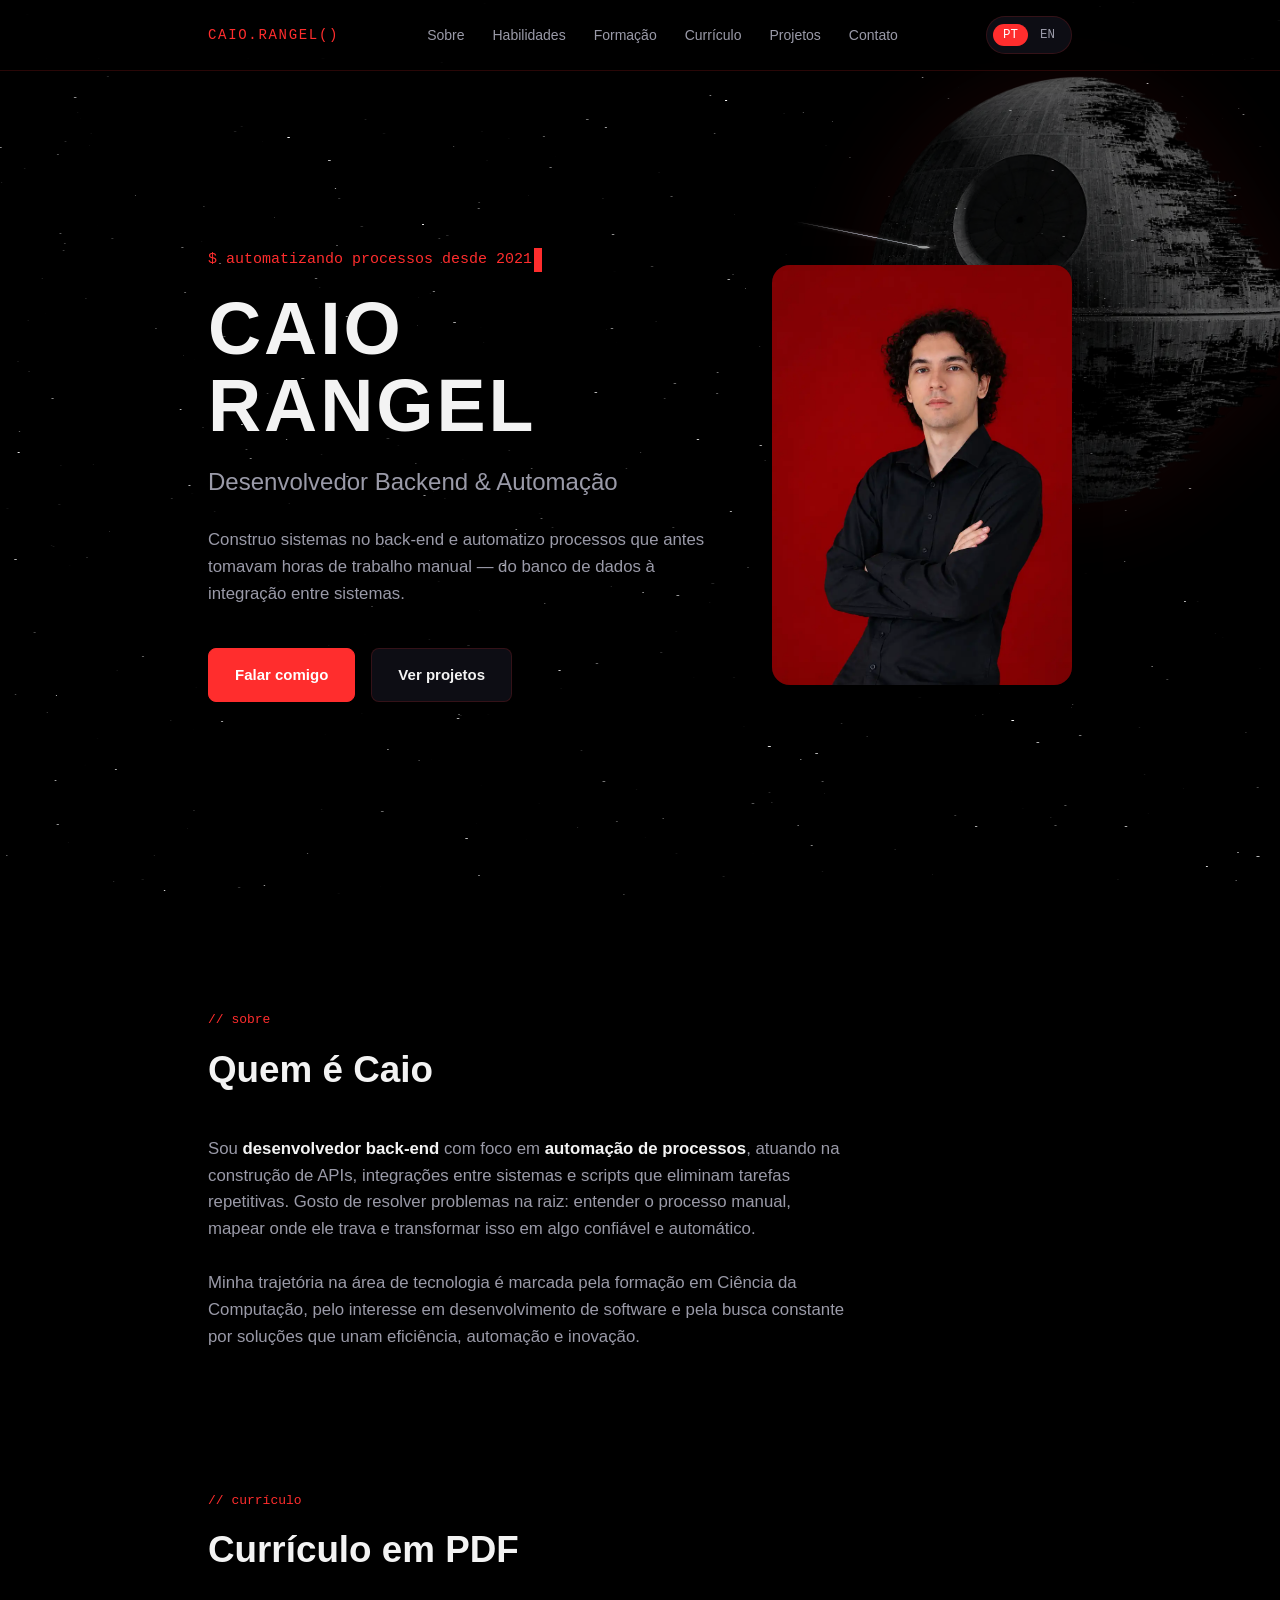
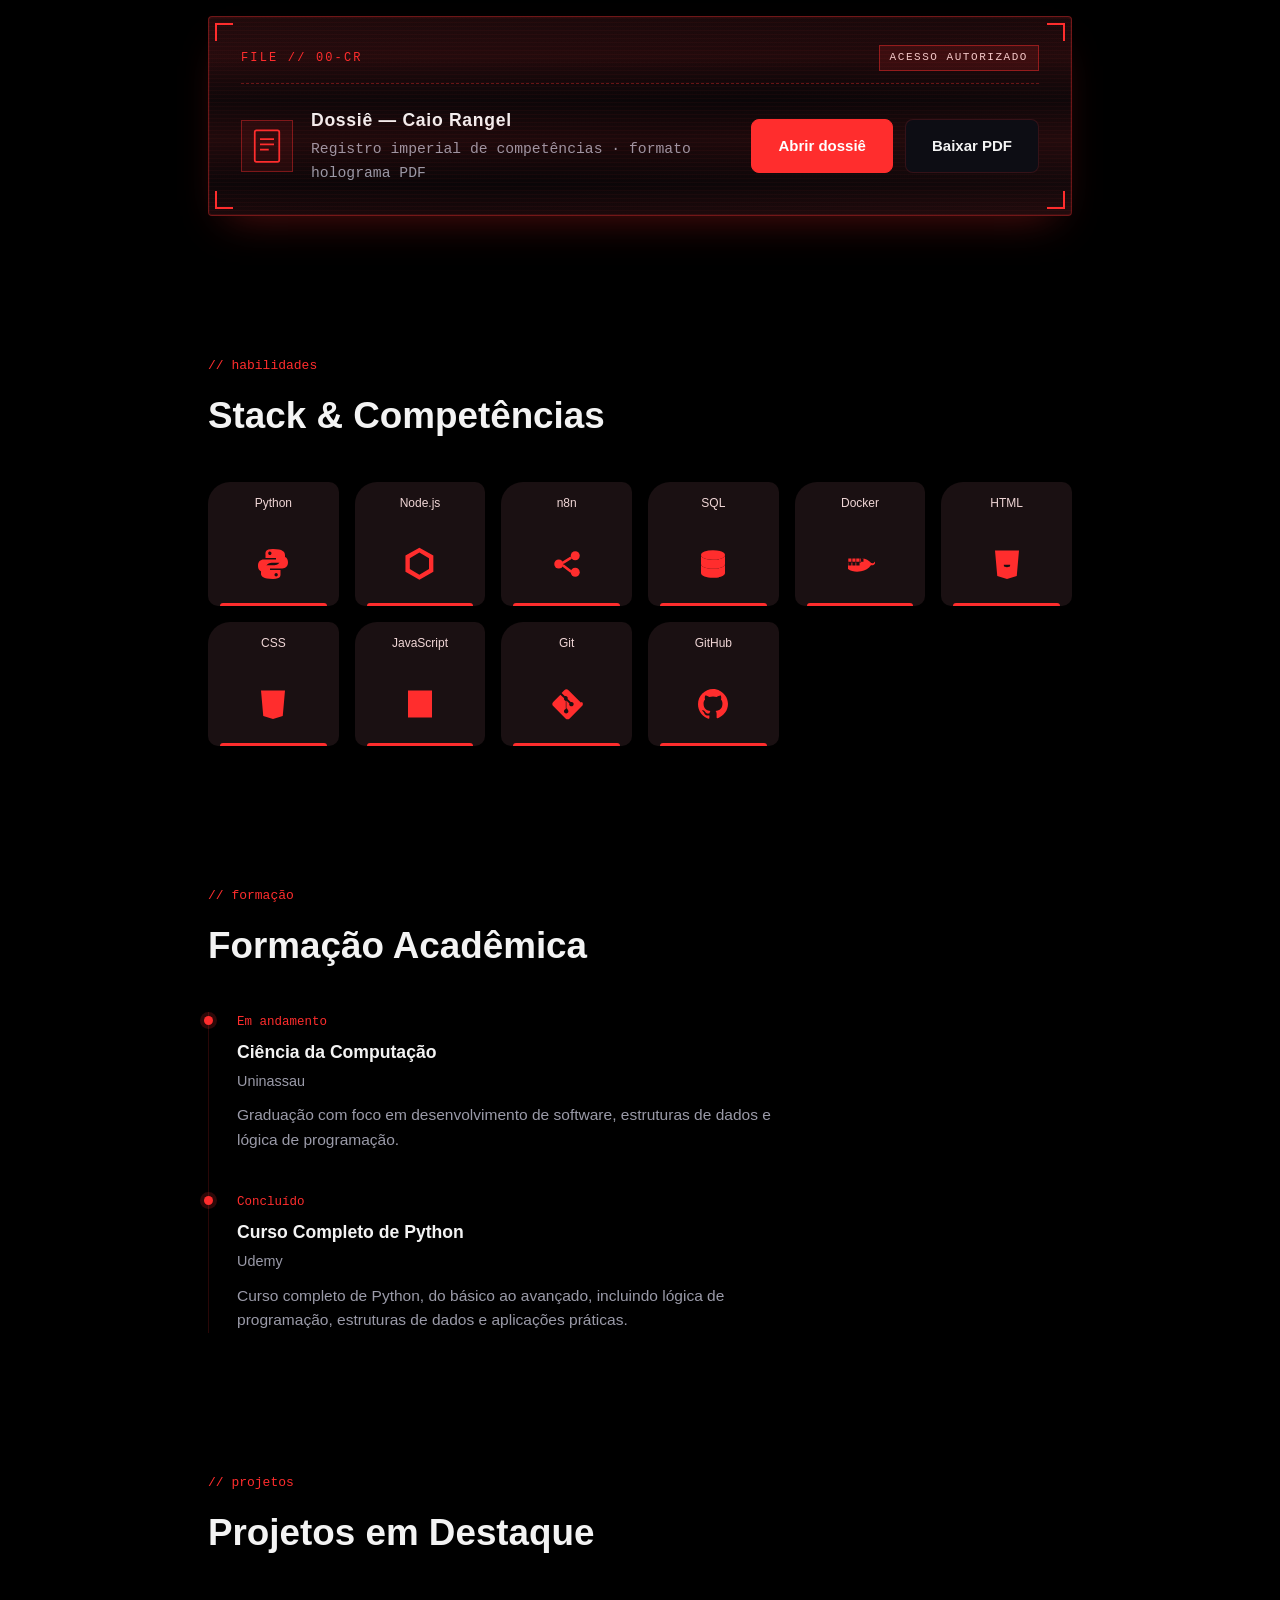
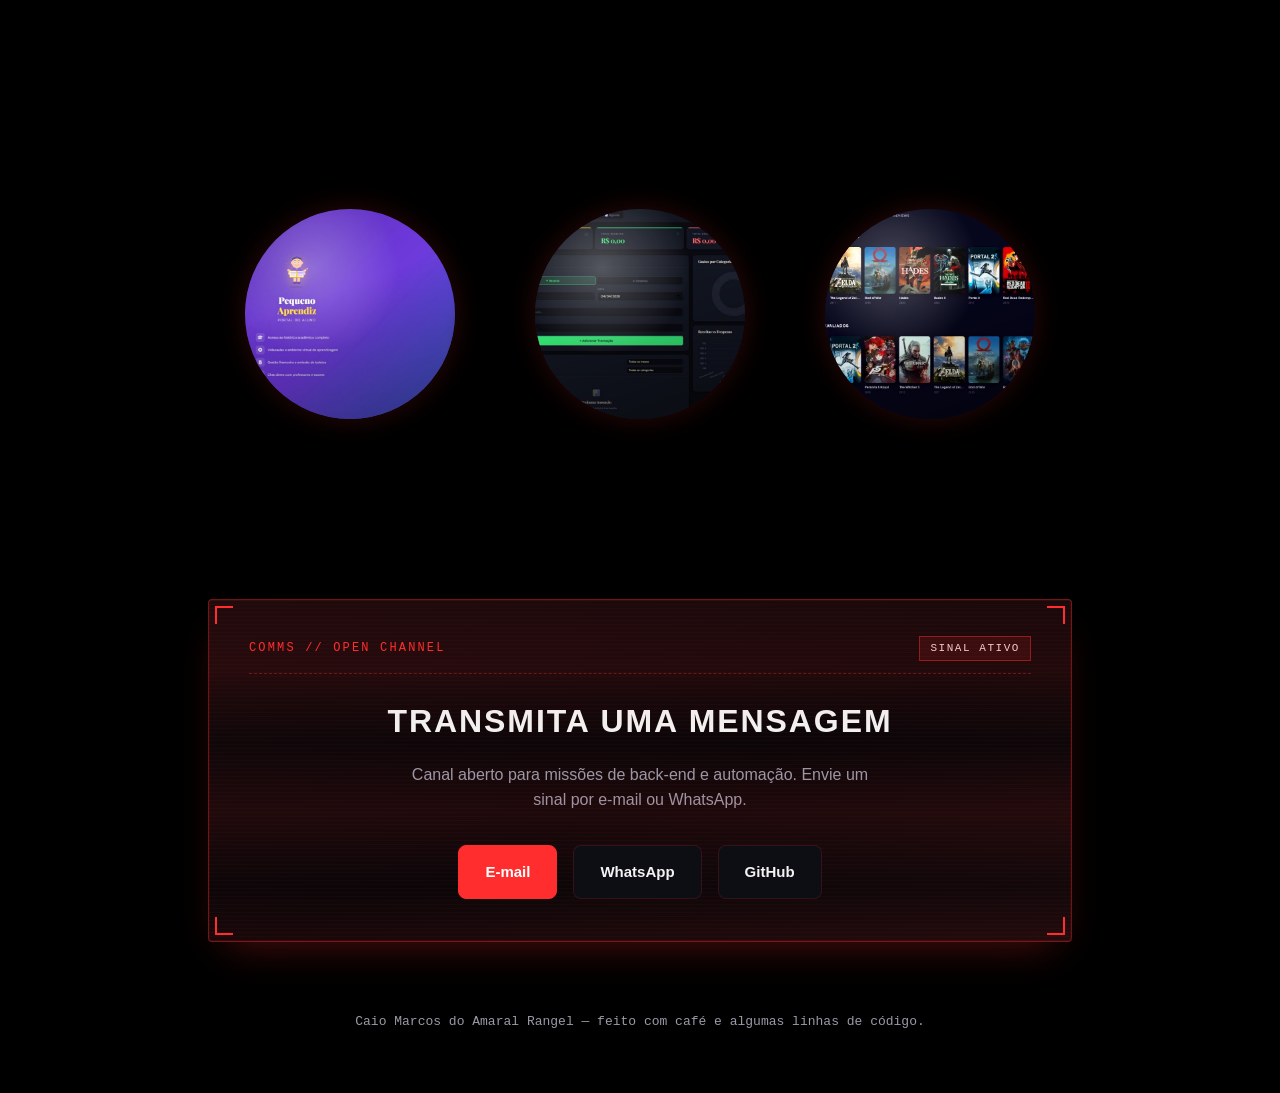
==== commit 0b26b44d: "feat: adiciona interações Star Wars, holocron e currículo Atualiza stack, mira e blaster, TIE destru" ====
--- a/index.html
+++ b/index.html
@@ -37,7 +37,7 @@
 <link rel="preconnect" href="https://fonts.gstatic.com" crossorigin>
 <!-- Importa as 3 fontes usadas no site: Space Grotesk (títulos), Inter (texto) e JetBrains Mono (trechos "de código") -->
 <link href="https://fonts.googleapis.com/css2?family=Orbitron:wght@400;500;600;700&family=Exo+2:wght@400;500;600&family=Share+Tech+Mono&display=swap" rel="stylesheet">
-<link rel="stylesheet" href="css/style.css">
+<link rel="stylesheet" href="css/style.css?v=holo-panels">
 
 </head>
 <body>
@@ -145,17 +145,14 @@
       O JS troca o innerHTML inteiro nesse caso, e não só o texto simples.
     -->
     <p class="about-text reveal" id="aboutText"
-      data-pt-html='Sou <strong>desenvolvedor back-end</strong> com foco em <strong>automação de processos</strong>, atuando na construção de APIs, integrações entre sistemas e scripts que eliminam tarefas repetitivas. Gosto de resolver problemas na raiz: entender o processo manual, mapear onde ele trava e transformar isso em algo confiável e automático.<br><br><em style="color:var(--text-muted); font-style:normal; opacity:0.85;">(Espaço reservado — me conte mais sobre sua trajetória, formação e o que te motiva como desenvolvedor, e eu ajusto esse texto.)</em>'
-      data-en-html='I am a <strong>back-end developer</strong> focused on <strong>process automation</strong>, building APIs, system integrations and scripts that eliminate repetitive tasks. I like solving problems at the root: understanding the manual process, finding where it breaks down, and turning it into something reliable and automatic.<br><br><em style="color:var(--text-muted); font-style:normal; opacity:0.85;">(Placeholder — tell me more about your background, education and what motivates you as a developer, and I will adjust this text.)</em>'>
+      data-pt-html='Sou <strong>desenvolvedor back-end</strong> com foco em <strong>automação de processos</strong>, atuando na construção de APIs, integrações entre sistemas e scripts que eliminam tarefas repetitivas. Gosto de resolver problemas na raiz: entender o processo manual, mapear onde ele trava e transformar isso em algo confiável e automático.<br><br>Minha trajetória na área de tecnologia é marcada pela formação em Ciência da Computação, pelo interesse em desenvolvimento de software e pela busca constante por soluções que unam eficiência, automação e inovação.'
+      data-en-html='I am a <strong>back-end developer</strong> focused on <strong>process automation</strong>, building APIs, system integrations and scripts that eliminate repetitive tasks. I like solving problems at the root: understanding the manual process, finding where it breaks down, and turning it into something reliable and automatic.<br><br>My path in technology is marked by a Computer Science degree, a passion for software development, and a constant search for solutions that combine efficiency, automation and innovation.'>
       Sou <strong>desenvolvedor back-end</strong> com foco em <strong>automação de processos</strong>,
       atuando na construção de APIs, integrações entre sistemas e scripts que eliminam
       tarefas repetitivas. Gosto de resolver problemas na raiz: entender o processo manual,
       mapear onde ele trava e transformar isso em algo confiável e automático.
       <br><br>
-      <em style="color:var(--text-muted); font-style:normal; opacity:0.85;">
-      (Espaço reservado — me conte mais sobre sua trajetória, formação e o que te motiva
-      como desenvolvedor, e eu ajusto esse texto.)
-      </em>
+      Minha trajetória na área de tecnologia é marcada pela formação em Ciência da Computação, pelo interesse em desenvolvimento de software e pela busca constante por soluções que unam eficiência, automação e inovação.
     </p>
   </section>
 
@@ -165,27 +162,32 @@
   <section id="curriculo">
     <div class="section-label" data-pt="// currículo" data-en="// resume">// currículo</div>
     <h2 class="section-title reveal" data-pt="Currículo em PDF" data-en="Resume (PDF)">Currículo em PDF</h2>
-    <div class="resume-card reveal">
-      <div class="resume-info">
-        <div class="resume-icon">📄</div>
-        <div>
-          <div class="resume-text-title" data-pt="Currículo — Caio Rangel" data-en="Resume — Caio Rangel">Currículo — Caio Rangel</div>
-          <div class="resume-text-sub" data-pt="Baixe ou visualize meu currículo completo em PDF" data-en="Download or view my full resume in PDF">Baixe ou visualize meu currículo completo em PDF</div>
-        </div>
-      </div>
-      <div class="resume-actions">
-        <!-- O atributo "download" sugere ao navegador baixar o arquivo em vez de tentar abri-lo -->
-        <a href="curriculo-caio-rangel.pdf" download class="btn primary" data-pt="⬇ Baixar PDF" data-en="⬇ Download PDF">⬇ Baixar PDF</a>
-        <!-- target="_blank" abre em nova aba; rel="noopener noreferrer" é uma proteção de segurança
-             que impede a página aberta de manipular esta aba original -->
-        <a href="curriculo-caio-rangel.pdf" target="_blank" rel="noopener noreferrer" class="btn" data-pt="Visualizar" data-en="View">Visualizar</a>
-      </div>
-    </div>
-    <p style="margin-top:16px; color:var(--text-muted); font-size:0.85rem; font-family: var(--font-mono);"
-      data-pt="* coloque o arquivo 'curriculo-caio-rangel.pdf' na mesma pasta do index.html para os botões funcionarem"
-      data-en="* place the file 'curriculo-caio-rangel.pdf' in the same folder as index.html for the buttons to work">
-      * coloque o arquivo 'curriculo-caio-rangel.pdf' na mesma pasta do index.html para os botões funcionarem
-    </p>
+    <div class="holo-panel resume-card reveal">
+      <span class="holo-corner tl"></span>
+      <span class="holo-corner tr"></span>
+      <span class="holo-corner bl"></span>
+      <span class="holo-corner br"></span>
+      <div class="holo-scan"></div>
+      <div class="holo-header">
+        <span class="holo-tag">FILE // 00-CR</span>
+        <span class="holo-status" data-pt="ACESSO AUTORIZADO" data-en="ACCESS GRANTED">ACESSO AUTORIZADO</span>
+      </div>
+      <div class="resume-body">
+        <div class="resume-info">
+          <div class="resume-icon" aria-hidden="true">
+            <svg viewBox="0 0 48 48" width="42" height="42"><rect x="10" y="6" width="28" height="36" rx="2" fill="none" stroke="currentColor" stroke-width="2"/><path fill="none" stroke="currentColor" stroke-width="2" d="M16 16h16M16 22h16M16 28h10"/></svg>
+          </div>
+          <div>
+            <div class="resume-text-title" data-pt="Dossiê — Caio Rangel" data-en="Dossier — Caio Rangel">Dossiê — Caio Rangel</div>
+            <div class="resume-text-sub" data-pt="Registro imperial de competências · formato holograma PDF" data-en="Imperial skills record · hologram PDF format">Registro imperial de competências · formato holograma PDF</div>
+          </div>
+        </div>
+        <div class="resume-actions">
+          <a href="curriculo.html" class="btn primary" data-pt="Abrir dossiê" data-en="Open dossier">Abrir dossiê</a>
+          <a href="curriculo-caio-rangel.pdf" download="Curriculo-Caio-Rangel.pdf" class="btn" data-pt="Baixar PDF" data-en="Download PDF">Baixar PDF</a>
+        </div>
+      </div>
+    </div>
   </section>
 
   <!-- ======================================================
@@ -195,23 +197,47 @@
     <div class="section-label" data-pt="// habilidades" data-en="// skills">// habilidades</div>
     <h2 class="section-title reveal" data-pt="Stack &amp; Competências" data-en="Stack &amp; Skills">Stack &amp; Competências</h2>
     <div class="skills-grid reveal">
-      <!-- Nomes de tecnologias (Python, Docker etc.) não são traduzidos, por isso não têm data-pt/data-en -->
-      <span class="skill-chip">Python</span>
-      <span class="skill-chip">Node.js</span>
-      <span class="skill-chip">SQL / PostgreSQL</span>
-      <span class="skill-chip" data-pt="APIs REST" data-en="REST APIs">APIs REST</span>
-      <span class="skill-chip" data-pt="Automação de Processos (RPA)" data-en="Process Automation (RPA)">Automação de Processos (RPA)</span>
-      <span class="skill-chip">Docker</span>
-      <span class="skill-chip">Linux</span>
-      <span class="skill-chip">Git &amp; GitHub</span>
-      <span class="skill-chip" data-pt="Integração de Sistemas" data-en="System Integration">Integração de Sistemas</span>
-      <span class="skill-chip" data-pt="Testes Automatizados" data-en="Automated Testing">Testes Automatizados</span>
-    </div>
-    <p style="margin-top:16px; color:var(--text-muted); font-size:0.85rem; font-family: var(--font-mono);"
-      data-pt="* lista de exemplo — me diga suas competências reais para eu substituir"
-      data-en="* example list — tell me your real skills so I can replace it">
-      * lista de exemplo — me diga suas competências reais para eu substituir
-    </p>
+      <span class="skill-chip">
+        <span class="skill-name">Python</span>
+        <svg viewBox="0 0 24 24" aria-hidden="true"><path fill="currentColor" d="M12 2C6.5 2 7 4.2 7 6.1V8h7v1H5.8C3.6 9 2 10.4 2 13.1c0 2.7 1.5 4.1 4 4.1H7v-2c0-2.1 1.8-4 4.1-4H17c1.7 0 3-1.4 3-3.1V6.1C20 4 18.6 2 12 2zm-2.1 1.7c.6 0 1.1.5 1.1 1.1S10.5 6 9.9 6s-1.1-.5-1.1-1.2.5-1.1 1.1-1.1z"/><path fill="currentColor" d="M12 22c5.5 0 5-2.2 5-4.1V16H10v-1h8.2c2.2 0 3.8-1.4 3.8-4.1 0-2.7-1.5-4.1-4-4.1H17v2c0 2.1-1.8 4-4.1 4H7c-1.7 0-3 1.4-3 3.1v2.8C4 20 5.4 22 12 22zm2.1-1.7c-.6 0-1.1-.5-1.1-1.1s.5-1.2 1.1-1.2 1.1.5 1.1 1.2-.5 1.1-1.1 1.1z"/></svg>
+      </span>
+      <span class="skill-chip">
+        <span class="skill-name">Node.js</span>
+        <svg viewBox="0 0 24 24" aria-hidden="true"><path fill="currentColor" d="M11.6 1.1 2.3 6.4v10.7l9.3 5.4 9.3-5.4V6.4L11.6 1.1zm6.4 14.3-6.4 3.7-6.4-3.7V8.1l6.4-3.7 6.4 3.7v7.3z"/></svg>
+      </span>
+      <span class="skill-chip">
+        <span class="skill-name">n8n</span>
+        <svg viewBox="0 0 24 24" aria-hidden="true"><circle cx="6.5" cy="12" r="3" fill="currentColor"/><circle cx="17.5" cy="6.5" r="3" fill="currentColor"/><circle cx="17.5" cy="17.5" r="3" fill="currentColor"/><path fill="none" stroke="currentColor" stroke-width="1.8" d="M9.2 11.2 14.8 7.8M9.2 12.8l5.6 4.4"/></svg>
+      </span>
+      <span class="skill-chip">
+        <span class="skill-name">SQL</span>
+        <svg viewBox="0 0 24 24" aria-hidden="true"><ellipse cx="12" cy="6" rx="8" ry="3.2" fill="currentColor"/><path fill="currentColor" d="M4 6v6c0 1.8 3.6 3.2 8 3.2s8-1.4 8-3.2V6c0 1.8-3.6 3.2-8 3.2S4 7.8 4 6z"/><path fill="currentColor" d="M4 12v6c0 1.8 3.6 3.2 8 3.2s8-1.4 8-3.2v-6c0 1.8-3.6 3.2-8 3.2S4 13.8 4 12z"/></svg>
+      </span>
+      <span class="skill-chip">
+        <span class="skill-name">Docker</span>
+        <svg viewBox="0 0 24 24" aria-hidden="true"><path fill="currentColor" d="M4.2 11h2.1v2H4.2v-2zm2.7 0h2.1v2H6.9v-2zm2.6 0h2.2v2H9.5v-2zm-5.3-2.6h2.1v2.1H4.2V8.4zm2.7 0h2.1v2.1H6.9V8.4zm2.6 0h2.2v2.1H9.5V8.4zm2.7 0h2.1v2.1h-2.1V8.4zM4 15.3c2.2 1.7 5.4 2.2 8.7 1.6 2.7-.5 5.2-1.9 6.6-4.1.6.1 2.2.1 2.7-1.1.2-.5-.1-1.1-.3-1.4-.5 1.4-1.5 1.3-2.2 1.1C17.8 9.6 16 8.4 13.2 8.4h-.5v2.6H4v4.3z"/></svg>
+      </span>
+      <span class="skill-chip">
+        <span class="skill-name">HTML</span>
+        <svg viewBox="0 0 24 24" aria-hidden="true"><path fill="currentColor" d="M4 3h16l-1.5 17L12 22l-6.5-2L4 3zm4.2 6.2h7.7l.2-2.2H7.8L7.5 5h9.2l-.7 7.4H9.3l.2 2.3 2.5.7 2.5-.7.2-1.7h2.2l-.3 3.3L12 18.2 8.1 17 7.6 12h2.2l.2 1.6 2 .5 2-.5.1-1.1H8.2V9.2z"/></svg>
+      </span>
+      <span class="skill-chip">
+        <span class="skill-name">CSS</span>
+        <svg viewBox="0 0 24 24" aria-hidden="true"><path fill="currentColor" d="M4 3h16l-1.5 17L12 22l-6.5-2L4 3zm4.3 6h7.6l.2-2.2H7.8L7.5 5h9.2l-.8 8.5H9.4l.2 2.2 2.4.7 2.5-.7.1-1.5h2.2l-.3 3.1L12 18.3 8.1 17 7.6 12h2.3l.2 1.5h3.6l.1-1.1H8.3V9z"/></svg>
+      </span>
+      <span class="skill-chip">
+        <span class="skill-name">JavaScript</span>
+        <svg viewBox="0 0 24 24" aria-hidden="true"><path fill="currentColor" d="M4 3h16v18H4V3zm9.2 13.4c0 2.1-1.3 3.1-3.2 3.1-1.7 0-2.8-.8-3.3-1.8l1.7-1c.3.6.7 1 1.5 1 .8 0 1.3-.3 1.3-1.5v-5.4h2v5.6zm1.5 3c-1.9 0-3.1-1-3.6-2.2l1.7-1c.3.7.9 1.3 1.8 1.3.8 0 1.3-.4 1.3-1s-.4-.8-1.6-1.2c-1.7-.5-2.8-1.3-2.8-2.9 0-1.7 1.3-2.9 3.3-2.9 1.5 0 2.6.5 3.3 1.9l-1.6 1c-.3-.6-.8-1-1.7-1-.6 0-1 .3-1 .8s.4.7 1.6 1.1c1.8.5 2.8 1.3 2.8 3 0 1.8-1.4 3-3.5 3z"/></svg>
+      </span>
+      <span class="skill-chip">
+        <span class="skill-name">Git</span>
+        <svg viewBox="0 0 24 24" aria-hidden="true"><path fill="currentColor" d="m21.2 11-8.2-8.2c-.8-.8-2-.8-2.8 0L8.4 4.6l2.2 2.2c.5-.2 1.1-.1 1.5.3.4.4.5 1 .3 1.5l2.1 2.1c.5-.2 1.1-.1 1.5.3.6.6.6 1.5 0 2.1-.6.6-1.5.6-2.1 0-.4-.4-.5-1-.3-1.5l-2-2v5.3c.4.2.7.5.9.9.6.6.6 1.5 0 2.1-.6.6-1.5.6-2.1 0-.6-.6-.6-1.5 0-2.1.2-.2.5-.4.8-.5V10c-.3-.1-.6-.3-.8-.5-.4-.4-.5-1-.3-1.4L7.6 5.8 2.8 10.6c-.8.8-.8 2 0 2.8l8.2 8.2c.8.8 2 .8 2.8 0l8.2-8.2c.8-.8.8-2 0-2.8z"/></svg>
+      </span>
+      <span class="skill-chip">
+        <span class="skill-name">GitHub</span>
+        <svg viewBox="0 0 24 24" aria-hidden="true"><path fill="currentColor" d="M12 2C6.5 2 2 6.6 2 12.2c0 4.5 2.9 8.3 6.9 9.6.5.1.7-.2.7-.5v-1.7c-2.8.6-3.4-1.4-3.4-1.4-.4-1.1-1.1-1.4-1.1-1.4-.9-.6.1-.6.1-.6 1 .1 1.5 1 1.5 1 .9 1.6 2.4 1.1 3 .9.1-.7.4-1.1.6-1.4-2.2-.3-4.6-1.1-4.6-5 0-1.1.4-2 1-2.7-.1-.3-.4-1.3.1-2.7 0 0 .8-.3 2.7 1a9.3 9.3 0 0 1 5 0c1.9-1.3 2.7-1 2.7-1 .5 1.4.2 2.4.1 2.7.6.7 1 1.6 1 2.7 0 3.9-2.4 4.7-4.6 5 .4.3.7 1 .7 2v2.3c0 .3.2.6.7.5 4-1.3 6.9-5.1 6.9-9.6C22 6.6 17.5 2 12 2z"/></svg>
+      </span>
+    </div>
   </section>
 
   <!-- ======================================================
@@ -249,9 +275,9 @@
     <h2 class="section-title reveal" data-pt="Projetos em Destaque" data-en="Featured Projects">Projetos em Destaque</h2>
     <div class="projects-space reveal">
       <div class="project-float">
-        <div class="project-orb" tabindex="0" role="group" aria-label="Pequeno Aprendiz">
+        <a href="https://portalaprendiz.netlify.app/" target="_blank" rel="noopener noreferrer" class="project-orb" aria-label="Pequeno Aprendiz">
           <div class="project-orb-inner">
-            <img src="images/projeto-pequeno-aprendiz.png" alt="Tela de login do Pequeno Aprendiz">
+            <img src="images/projeto-pequeno-aprendiz.jpg?v=2" alt="Tela de login do Pequeno Aprendiz">
             <div class="project-info">
               <div class="project-title" data-pt="Pequeno Aprendiz" data-en="Pequeno Aprendiz">Pequeno Aprendiz</div>
               <div class="project-desc" data-pt="Portal do aluno com login, histórico, videoaulas, boletos e chat com tutores." data-en="Student portal with login, history, video lessons, invoices and tutor chat.">Portal do aluno com login, histórico, videoaulas, boletos e chat com tutores.</div>
@@ -259,9 +285,10 @@
                 <span class="project-tag">HTML</span>
                 <span class="project-tag">CSS</span>
               </div>
+              <div class="project-cta" data-pt="Abrir projeto →" data-en="Open project →">Abrir projeto →</div>
             </div>
           </div>
-        </div>
+        </a>
       </div>
       <div class="project-float">
         <a href="https://fluxoinvest.netlify.app/" target="_blank" rel="noopener noreferrer" class="project-orb" aria-label="Fluxo Invest">
@@ -304,16 +331,22 @@
        CONTATO
        ====================================================== -->
   <section id="contato">
-    <div class="contact-box reveal">
-      <div class="contact-title" data-pt="Vamos conversar?" data-en="Let's talk?">Vamos conversar?</div>
-      <p class="contact-sub" data-pt="Estou aberto a novas oportunidades em desenvolvimento back-end e automação. Envie um e-mail ou chame no WhatsApp." data-en="I'm open to new opportunities in back-end development and automation. Send an email or message me on WhatsApp.">
-        Estou aberto a novas oportunidades em desenvolvimento back-end e automação.
-        Envie um e-mail ou chame no WhatsApp.
+    <div class="holo-panel contact-box reveal">
+      <span class="holo-corner tl"></span>
+      <span class="holo-corner tr"></span>
+      <span class="holo-corner bl"></span>
+      <span class="holo-corner br"></span>
+      <div class="holo-scan"></div>
+      <div class="holo-header">
+        <span class="holo-tag">COMMS // OPEN CHANNEL</span>
+        <span class="holo-status pulse" data-pt="SINAL ATIVO" data-en="SIGNAL LIVE">SINAL ATIVO</span>
+      </div>
+      <div class="contact-title" data-pt="Transmita uma mensagem" data-en="Transmit a message">Transmita uma mensagem</div>
+      <p class="contact-sub" data-pt="Canal aberto para missões de back-end e automação. Envie um sinal por e-mail ou WhatsApp." data-en="Open channel for back-end and automation missions. Send a signal by email or WhatsApp.">
+        Canal aberto para missões de back-end e automação. Envie um sinal por e-mail ou WhatsApp.
       </p>
       <div class="contact-buttons">
-        <!-- mailto: abre o programa de e-mail padrão do visitante, já preenchido com seu endereço -->
-        <a href="mailto:caiomarangel@gmail.com" class="btn primary" data-pt="✉ E-mail" data-en="✉ Email">✉ E-mail</a>
-        <!-- wa.me: link oficial do WhatsApp que abre uma conversa direto com o número informado -->
+        <a href="mailto:caiomarangel@gmail.com" class="btn primary" data-pt="E-mail" data-en="Email">E-mail</a>
         <a href="https://wa.me/5521983206771" target="_blank" rel="noopener noreferrer" class="btn">WhatsApp</a>
         <a href="https://github.com/CaioArc" target="_blank" rel="noopener noreferrer" class="btn">GitHub</a>
       </div>
@@ -326,7 +359,7 @@
 
 </main>
 
-<script src="js/main.js"></script>
+<script src="js/main.js?v=tie-hunt"></script>
 
 </body>
 </html>
--- a/css/style.css
+++ b/css/style.css
@@ -34,6 +34,13 @@
     overflow-x: hidden;        /* impede rolagem horizontal indesejada */
   }
 
+  @media (pointer: fine){
+    html, body,
+    a, button, .btn, .nav-toggle, .lang-toggle, .project-orb, .skill-chip, .nav-links a{
+      cursor: url('../images/mira.svg') 16 16, crosshair;
+    }
+  }
+
   /* ======================================================
      FUNDO ANIMADO (canvas de estrelas)
      O <canvas id="starfield"> é desenhado via JavaScript.
@@ -83,6 +90,34 @@
     width: 100%;
     height: auto;
     display: block;
+  }
+  .tie-fighter.destroyed{
+    animation: none !important;
+    opacity: 0 !important;
+  }
+  .tie-fighter.exploding img{
+    animation: tie-explode .42s ease-out forwards;
+  }
+  @keyframes tie-explode{
+    0%{ transform: scale(1) rotate(0deg); opacity: 1; filter: brightness(2); }
+    35%{ transform: scale(1.7) rotate(28deg); opacity: 1; filter: brightness(4) drop-shadow(0 0 18px #ff2d2d); }
+    100%{ transform: scale(0.05) rotate(90deg); opacity: 0; filter: brightness(8); }
+  }
+  .tie-burst{
+    position: fixed;
+    width: 56px;
+    height: 56px;
+    margin: -28px 0 0 -28px;
+    border-radius: 50%;
+    pointer-events: none;
+    z-index: 6;
+    background: radial-gradient(circle, #fff 0%, #ff2d2d 38%, transparent 70%);
+    box-shadow: 0 0 18px 6px rgba(255,45,45,0.55);
+    animation: tie-burst .4s ease-out forwards;
+  }
+  @keyframes tie-burst{
+    0%{ transform: scale(0.2); opacity: 1; }
+    100%{ transform: scale(2.2); opacity: 0; }
   }
   .tie-1{ top: 16%; left: -70px; width: 38px; animation: tie-ltr 22s linear infinite; }
   .tie-2{ top: 42%; left: -70px; width: 28px; animation: tie-ltr 18s linear infinite 6s; opacity: 0.75; }
@@ -473,27 +508,56 @@
   }
   .about-text strong{ color: var(--text-primary); font-weight: 600; } /* destaca palavras-chave dentro do texto */
 
-  /* HABILIDADES */
   .skills-grid{
-    display:flex;
-    flex-wrap:wrap;   /* as "pílulas" de habilidade quebram linha automaticamente */
-    gap: 12px;
+    display:grid;
+    grid-template-columns: repeat(auto-fill, minmax(112px, 1fr));
+    gap: 16px;
   }
   .skill-chip{
-    font-family: var(--font-mono);   /* fonte "de código", combina com o tema técnico */
-    font-size: 13.5px;
-    padding: 10px 16px;
-    border: 1px solid var(--line);
-    border-radius: 999px;             /* formato de pílula */
-    background: var(--bg-panel);
-    color: var(--text-primary);
-    transition: border-color .25s ease, transform .25s ease, box-shadow .25s ease;
+    position: relative;
+    display:flex;
+    flex-direction: column;
+    align-items: center;
+    justify-content: space-between;
+    min-height: 124px;
+    padding: 14px 10px 18px;
+    font-family: var(--font-body);
+    font-size: 12px;
+    font-weight: 500;
+    color: #f3d4d4;
+    background: #1a1012;
+    border: none;
+    border-radius: 22px 10px 10px 10px;
+    line-height: 1.2;
+    text-align: center;
+    transition: transform .25s ease, box-shadow .25s ease;
+  }
+  .skill-chip::after{
+    content:'';
+    position:absolute;
+    left: 12px;
+    right: 12px;
+    bottom: 0;
+    height: 3px;
+    background: var(--accent);
+    border-radius: 3px 3px 0 0;
+  }
+  .skill-name{
+    width: 100%;
+    color: #f0d6d6;
+    font-size: 12px;
+    font-weight: 500;
+  }
+  .skill-chip svg{
+    width: 36px;
+    height: 36px;
+    margin: 12px 0 6px;
+    color: var(--accent);
+    fill: currentColor;
   }
   .skill-chip:hover{
-    border-color: var(--accent);
-    transform: translateY(-3px);     /* efeito de "levantar" a pílula no hover */
-    box-shadow: 0 6px 18px -6px rgba(255,45,45,0.4);
-    color: var(--accent);
+    transform: translateY(-4px);
+    box-shadow: 0 10px 22px -12px rgba(255,45,45,0.55);
   }
 
   /* EXPERIÊNCIA (linha do tempo vertical) */
@@ -542,33 +606,97 @@
     max-width: 560px;
   }
 
-  /* CURRÍCULO (card de download/visualização do PDF) */
+  /* Painel holocron / terminal imperial */
+  .holo-panel{
+    position: relative;
+    background:
+      linear-gradient(180deg, rgba(255,45,45,0.06), transparent 28%),
+      repeating-linear-gradient(0deg, rgba(255,45,45,0.04) 0 1px, transparent 1px 4px),
+      linear-gradient(160deg, #12080a, #0a0608 55%, #14090b);
+    border: 1px solid rgba(255,45,45,0.38);
+    border-radius: 4px;
+    padding: 28px 32px 30px;
+    overflow: hidden;
+    box-shadow:
+      0 0 0 1px rgba(255,45,45,0.08) inset,
+      0 18px 40px -18px rgba(255,45,45,0.35);
+  }
+  .holo-corner{
+    position: absolute;
+    width: 18px;
+    height: 18px;
+    pointer-events: none;
+  }
+  .holo-corner.tl{ top: 6px; left: 6px; border-top: 2px solid var(--accent); border-left: 2px solid var(--accent); }
+  .holo-corner.tr{ top: 6px; right: 6px; border-top: 2px solid var(--accent); border-right: 2px solid var(--accent); }
+  .holo-corner.bl{ bottom: 6px; left: 6px; border-bottom: 2px solid var(--accent); border-left: 2px solid var(--accent); }
+  .holo-corner.br{ bottom: 6px; right: 6px; border-bottom: 2px solid var(--accent); border-right: 2px solid var(--accent); }
+  .holo-scan{
+    position: absolute;
+    inset: 0;
+    pointer-events: none;
+    background: linear-gradient(180deg, transparent 0%, rgba(255,45,45,0.14) 48%, transparent 100%);
+    background-size: 100% 42%;
+    animation: holo-scan 4.8s linear infinite;
+    opacity: 0.55;
+  }
+  @keyframes holo-scan{
+    0%{ background-position: 0 -40%; }
+    100%{ background-position: 0 140%; }
+  }
+  .holo-header{
+    display:flex;
+    justify-content: space-between;
+    align-items: center;
+    gap: 12px;
+    flex-wrap: wrap;
+    margin-bottom: 22px;
+    padding-bottom: 12px;
+    border-bottom: 1px dashed rgba(255,45,45,0.35);
+  }
+  .holo-tag{
+    font-family: var(--font-mono);
+    font-size: 12px;
+    letter-spacing: 0.18em;
+    color: var(--accent);
+  }
+  .holo-status{
+    font-family: var(--font-mono);
+    font-size: 11px;
+    letter-spacing: 0.14em;
+    color: #f3d4d4;
+    padding: 3px 10px;
+    border: 1px solid rgba(255,45,45,0.45);
+    background: rgba(255,45,45,0.12);
+  }
+  .holo-status.pulse{
+    animation: holo-pulse 1.6s ease-in-out infinite;
+  }
+  @keyframes holo-pulse{
+    0%, 100%{ box-shadow: 0 0 0 0 rgba(255,45,45,0.0); }
+    50%{ box-shadow: 0 0 10px 2px rgba(255,45,45,0.35); }
+  }
+
   .resume-card{
+    display:block;
+  }
+  .resume-body{
     display:flex;
     align-items:center;
     justify-content:space-between;
     gap: 24px;
-    flex-wrap: wrap;    /* em telas estreitas, os botões descem para uma nova linha */
-    background: linear-gradient(160deg, var(--bg-panel), var(--bg-panel-2));
-    border: 1px solid var(--line);
-    border-radius: 14px;
-    padding: 32px 36px;
-    transition: border-color .3s ease, box-shadow .3s ease;
-  }
-  .resume-card:hover{
-    border-color: var(--accent);
-    box-shadow: 0 12px 30px -12px rgba(255,45,45,0.3);
+    flex-wrap: wrap;
   }
   .resume-icon{
     width: 52px;
     height: 52px;
-    flex-shrink: 0;    /* impede que o ícone encolha se faltar espaço */
-    border-radius: 10px;
-    background: var(--accent-dim);
+    flex-shrink: 0;
+    border: 1px solid rgba(255,45,45,0.4);
+    background: rgba(255,45,45,0.08);
     display:flex;
     align-items:center;
     justify-content:center;
-    font-size: 24px;
+    color: var(--accent);
   }
   .resume-info{
     flex: 1;
@@ -582,10 +710,12 @@
     font-weight: 600;
     font-size: 1.1rem;
     margin-bottom: 4px;
+    letter-spacing: 0.04em;
   }
   .resume-text-sub{
     color: var(--text-muted);
     font-size: 0.92rem;
+    font-family: var(--font-mono);
   }
   .resume-actions{
     display:flex;
@@ -764,17 +894,16 @@
 
   /* CONTATO */
   .contact-box{
-    background: var(--bg-panel);
-    border: 1px solid var(--line);
-    border-radius: 16px;
-    padding: 48px;
     text-align:center;
+    padding: 36px 40px 42px;
   }
   .contact-title{
     font-family: var(--font-display);
     font-weight: 700;
-    font-size: clamp(1.6rem, 4vw, 2.2rem);
+    font-size: clamp(1.4rem, 4vw, 2rem);
     margin-bottom: 14px;
+    letter-spacing: 0.06em;
+    text-transform: uppercase;
   }
   .contact-sub{
     color: var(--text-muted);
